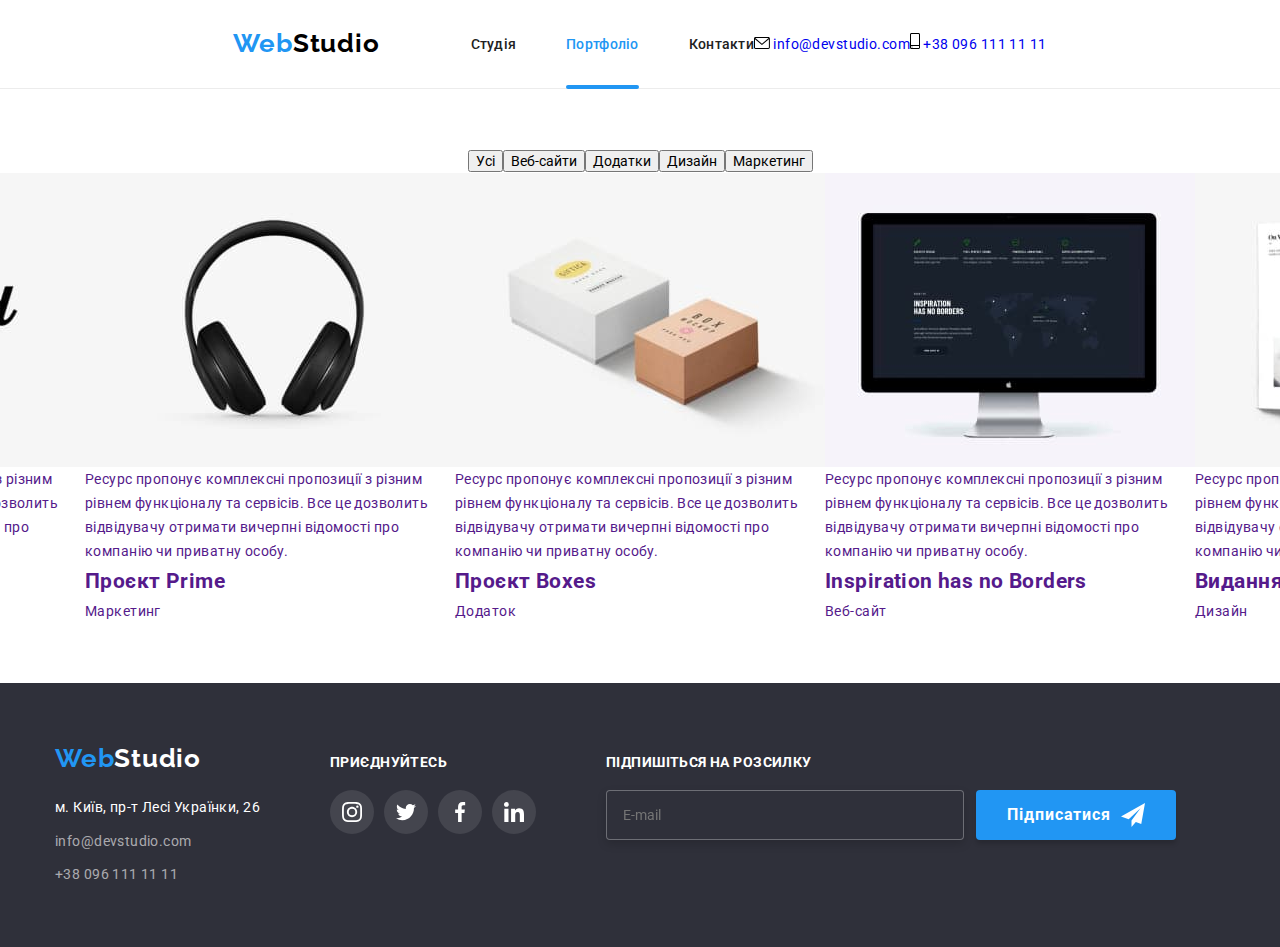
==== portfolio.html @ fef28ccd "ДЗ8" ====
<!DOCTYPE html>
<html lang="uk">
  <head>
    <meta charset="UTF-8" />
    <meta http-equiv="X-UA-Compatible" content="IE=edge" />
    <meta name="viewport" content="width=device-width, initial-scale=1.0" />
    <title>Портфоліо</title>
    <link rel="preconnect" href="https://fonts.googleapis.com" />
    <link rel="preconnect" href="https://fonts.gstatic.com" crossorigin />
    <link
      href="https://fonts.googleapis.com/css2?family=Raleway:wght@700&family=Roboto:wght@400;500;700;900&display=swap"
      rel="stylesheet"
    />
    <link
      rel="stylesheet"
      href="https://cdnjs.cloudflare.com/ajax/libs/modern-normalize/1.1.0/modern-normalize.min.css"
    />
    <link rel="stylesheet" href="./css/main.min.css" />
  </head>

  <body>
    <header class="header">
      <!-- шапка меню-->
      <div class="container flex">
        <nav class="nav flex">
          <a class="logo" href="./index.html" lang="en"
            >Web<span class="logo header__logo">Studio</span></a
          >
          <ul class="nav__list flex">
            <li class="nav__item nav__item--position-relative">
              <a class="nav__link nav__link--accent" href="./index.html"
                >Студія</a
              >
            </li>
            <li class="nav__item nav__item--position-relative">
              <a
                class="nav__link nav__link--accent nav__link--active nav__link--after"
                href="./portfolio.html"
                >Портфоліо</a
              >
            </li>
            <li class="nav__item">
              <a class="nav__link nav__link--accent" href="#">Контакти</a>
            </li>
          </ul>
        </nav>
        <!-- Контакты -->
        <ul class="contacts-list flex">
          <li class="contacts-list__item">
            <a
              class="contacts-list__link contacts-list__link--accent"
              href="mailto:info@devstudio.com"
            >
              <svg class="contacts-list__icon" width="16" height="12">
                <use href="./images/icons/icons.svg#icon-envelope"></use>
              </svg>
              <span>info@devstudio.com</span>
            </a>
          </li>
          <li class="contacts-list__item">
            <a
              class="contacts-list__link contacts-list__link--accent"
              href="tel:+380961111111"
            >
              <svg class="contacts-list__icon" width="10" height="16">
                <use href="./images/icons/icons.svg#icon-smartphone"></use>
              </svg>
              <span>+38 096 111 11 11</span>
            </a>
          </li>
        </ul>
      </div>
    </header>
    <main>
      <section class="section">
        <div class="container">
          <h1 class="hero-title visually-hidden">Наші Проєкти</h1>
          <!--Меню filters -->

          <ul class="buttons flex btn-flex">
            <li class="buttons__item">
              <button class="portfolio-button" type="button">Усі</button>
            </li>
            <li class="buttons__item">
              <button class="portfolio-button" type="button">Веб-сайти</button>
            </li>
            <li class="buttons__item">
              <button class="portfolio-button" type="button">Додатки</button>
            </li>
            <li class="buttons__item">
              <button class="portfolio-button" type="button">Дизайн</button>
            </li>
            <li class="buttons__item">
              <button class="portfolio-button" type="button">Маркетинг</button>
            </li>
          </ul>

          <!-- Список проектов -->
          <!-- <div class="flex-container"> -->
          <ul class="project flex">
            <li class="project__item">
              <a class="project__link" href="">
                <div class="project__description-container">
                  <img
                    class="project__img"
                    src="./images/portfolio/technocrack-website.jpg"
                    alt="Приклад веб-сайту Технокряк"
                    width="370"
                    height="294"
                  />
                  <div class="project__description-text flex">
                    <p>
                      Ресурс пропонує комплексні пропозиції з різним рівнем
                      функціоналу та сервісів. Все це дозволить відвідувачу
                      отримати вичерпні відомості про компанію чи приватну
                      особу.
                    </p>
                  </div>
                </div>
                <div class="project__caption">
                  <h2 class="project__title">Технокряк</h2>
                  <p class="project__text">Веб-сайт</p>
                </div>
              </a>
            </li>

            <li class="project__item">
              <a class="project__link" href="">
                <div class="project__description-container">
                  <img
                    class="project__img"
                    src="./images/portfolio/poster.jpg"
                    alt="Постер New Orlean vs Golden Star"
                    width="370"
                    height="294"
                  />
                  <div class="project__description-text flex">
                    <p>
                      Ресурс пропонує комплексні пропозиції з різним рівнем
                      функціоналу та сервісів. Все це дозволить відвідувачу
                      отримати вичерпні відомості про компанію чи приватну
                      особу.
                    </p>
                  </div>
                </div>

                <div class="project__caption">
                  <h2 class="project__title">
                    Постер <span lang="en">New Orlean vs Golden Star</span>
                  </h2>
                  <p class="project__text">Дизайн</p>
                </div>
              </a>
            </li>

            <li class="project__item">
              <a class="project__link" href="">
                <div class="project__description-container">
                  <img
                    class="project__img"
                    src="./images/portfolio/restaurant.jpg"
                    alt="Додаток Ресторан Seafood"
                    width="370"
                    height="294"
                  />
                  <div class="project__description-text flex">
                    <p>
                      Ресурс пропонує комплексні пропозиції з різним рівнем
                      функціоналу та сервісів. Все це дозволить відвідувачу
                      отримати вичерпні відомості про компанію чи приватну
                      особу.
                    </p>
                  </div>
                </div>
                <div class="project__caption">
                  <h2 class="project__title">
                    Ресторан <span lang="en">Seafood</span>
                  </h2>
                  <p class="project__text">Додаток</p>
                </div>
              </a>
            </li>

            <li class="project__item">
              <a class="project__link" href="">
                <div class="project__description-container">
                  <img
                    class="project__img"
                    src="./images/portfolio/prime-project.jpg"
                    alt="Проєкт Prime"
                    width="370"
                    height="294"
                  />
                  <div class="project__description-text flex">
                    <p>
                      Ресурс пропонує комплексні пропозиції з різним рівнем
                      функціоналу та сервісів. Все це дозволить відвідувачу
                      отримати вичерпні відомості про компанію чи приватну
                      особу.
                    </p>
                  </div>
                </div>

                <div class="project__caption">
                  <h2 class="project__title">
                    Проєкт <span lang="en">Prime</span>
                  </h2>
                  <p class="project__text">Маркетинг</p>
                </div>
              </a>
            </li>

            <li class="project__item">
              <a class="project__link" href="">
                <div class="project__description-container">
                  <img
                    class="project__img"
                    src="./images/portfolio/project-boxes.jpg"
                    alt="Проєкт Boxes"
                    width="370"
                    height="294"
                  />
                  <div class="project__description-text flex">
                    <p>
                      Ресурс пропонує комплексні пропозиції з різним рівнем
                      функціоналу та сервісів. Все це дозволить відвідувачу
                      отримати вичерпні відомості про компанію чи приватну
                      особу.
                    </p>
                  </div>
                </div>

                <div class="project__caption">
                  <h2 class="project__title">
                    Проєкт <span lang="en">Boxes</span>
                  </h2>
                  <p class="project__text">Додаток</p>
                </div>
              </a>
            </li>

            <li class="project__item">
              <a class="project__link" href="">
                <div class="project__description-container">
                  <img
                    class="project__img"
                    src="./images/portfolio/inspiration-has-no-borders.jpg"
                    alt="Веб-сайт Inspiration has no Borders"
                    width="370"
                    height="294"
                  />
                  <div class="project__description-text flex">
                    <p>
                      Ресурс пропонує комплексні пропозиції з різним рівнем
                      функціоналу та сервісів. Все це дозволить відвідувачу
                      отримати вичерпні відомості про компанію чи приватну
                      особу.
                    </p>
                  </div>
                </div>

                <div class="project__caption">
                  <h2 class="project__title">
                    <span lang="en">Inspiration has no Borders</span>
                  </h2>
                  <p class="project__text">Веб-сайт</p>
                </div>
              </a>
            </li>

            <li class="project__item">
              <a class="project__link" href="">
                <div class="project__description-container">
                  <img
                    class="project__img"
                    src="./images/portfolio/limited-edition.jpg"
                    alt="Видання Limited Edition"
                    width="370"
                    height="294"
                  />
                  <div class="project__description-text flex">
                    <p>
                      Ресурс пропонує комплексні пропозиції з різним рівнем
                      функціоналу та сервісів. Все це дозволить відвідувачу
                      отримати вичерпні відомості про компанію чи приватну
                      особу.
                    </p>
                  </div>
                </div>

                <div class="project__caption">
                  <h2 class="project__title">
                    Видання <span lang="en">Limited Edition</span>
                  </h2>
                  <p class="project__text">Дизайн</p>
                </div>
              </a>
            </li>

            <li class="project__item">
              <a class="project__link" href="">
                <div class="project__description-container">
                  <img
                    class="project__img"
                    src="./images/portfolio/lab.jpg"
                    alt="Проєкт LAB"
                    width="370"
                    height="294"
                  />
                  <div class="project__description-text flex">
                    <p>
                      Ресурс пропонує комплексні пропозиції з різним рівнем
                      функціоналу та сервісів. Все це дозволить відвідувачу
                      отримати вичерпні відомості про компанію чи приватну
                      особу.
                    </p>
                  </div>
                </div>

                <div class="project__caption">
                  <h2 class="project__title">
                    Проєкт <span lang="en">LAB</span>
                  </h2>
                  <p class="project__text">Маркетинг</p>
                </div>
              </a>
            </li>

            <li class="project__item">
              <a class="project__link" href="">
                <div class="project__description-container">
                  <img
                    class="project__img"
                    src="./images/portfolio/growing-business.jpg"
                    alt="Додаток Growing Business"
                    width="370"
                    height="294"
                  />
                  <div class="project__description-text flex">
                    <p>
                      Ресурс пропонує комплексні пропозиції з різним рівнем
                      функціоналу та сервісів. Все це дозволить відвідувачу
                      отримати вичерпні відомості про компанію чи приватну
                      особу.
                    </p>
                  </div>
                </div>

                <div class="project__caption">
                  <h2 class="project__title">
                    <span lang="en">Growing Business</span>
                  </h2>
                  <p class="project__text">Додаток</p>
                </div>
              </a>
            </li>
          </ul>
          <!-- </div> -->
        </div>
      </section>
    </main>
    <!-- Подвал -->
    <footer class="footer">
      <div class="container footer__container">
        <div class="fotter__wrapper">
          <a class="logo" href="./index.html" lang="en">Web<span class="footer__logo">Studio</span></a>
          <address class="address">
            <ul class="address__list">
              <li class="address__item">
                <a class="address__link" href="https://goo.gl/maps/CPtrU1FHBa2aNyZL9" target="_blank"
                  rel="noopener noreferrer nofollow">м. Київ, пр-т Лесі Українки, 26</a>
              </li>
              <li class="address__item address__item--margin-top">
                <a class="address__link address__link--color" href="mailto:info@devstudio.com">info@devstudio.com</a>
              </li>
              <li class="address__item address__item--margin-top">
                <a class="address__link address__link--color" href="tel:+380961111111">+38 096 111 11 11</a>
              </li>
            </ul>
          </address>
        </div>
  
        <!-- Приєднуйтесь -->
  
        <div class="fotter__wrapper">
          <p class="footer__text">Приєднуйтесь</p>
  
          <ul class="social-list flex">
  
            <li class="social-list__ltem">
              <a class="social-list__link social-list__link--bg" href="" aria-label="Instagram Link">
                <svg width="20" height="20">
                  <use href="./images/icons/icons.svg#icon-instagram-w"></use>
                </svg>
              </a>
            </li>
  
            <li class="social-list__ltem">
              <a class="social-list__link social-list__link--bg" href="" aria-label="Twitter Link">
                <svg width="20" height="20">
                  <use href="./images/icons/icons.svg#icon-twitter-w"></use>
                </svg>
              </a>
            </li>
            <li class="social-list__ltem">
              <a class="social-list__link social-list__link--bg" href="" aria-label="Facebook Link">
                <svg width="20" height="20">
                  <use href="./images/icons/icons.svg#icon-facebook-w"></use>
                </svg>
              </a>
            </li>
            <li class="social-list__ltem">
              <a class="social-list__link social-list__link--bg" href="" aria-label="Linkedin Link">
                <svg width="20" height="20">
                  <use href="./images/icons/icons.svg#icon-linkedin-w"></use>
                </svg>
              </a>
            </li>
          </ul>
        </div>
  
        <div class="fotter_wrapper">
          <p class="footer__text">Підпишіться на розсилку</p>
            <!-- Форма с email -->
  
          <form class="form-mail flex" name="footer-mail"  novalidate>
            <label class="form-mail__label" for="user_email"></label>
            <input class="form-mail__input" type="email" name="email" id="user_email" placeholder="E-mail" required>
  
            <button class="button btn-send flex" type="submit"><span class="btn-send__text">
                Підписатися</span>
              <svg class="btn-send__icon" width="24" height="24">
                <use href="./images/icons/icons.svg#icon-icon-send"></use>
              </svg>
            </button>
          </form>
        </div>
      </div>
    </footer>
  </body>
</html>
---- css/main.min.css ----
h1,h2,h3,p{margin:0;padding:0}a{text-decoration:none}img{display:block}ul{list-style:none;margin:0;padding:0}.flex{display:flex;justify-content:center;align-items:center}.no-padding{padding:0}.list{margin:0;padding:0;text-decoration:none}.section{padding-top:60px;padding-bottom:60px}.visually-hidden{position:absolute;white-space:nowrap;width:1px;height:1px;overflow:hidden;border:0;padding:0;clip:rect(0 0 0 0);clip-path:inset(50%);margin:-1px}.no-padding-bottom{padding-bottom:0}body{font-family:"Roboto";font-style:normal;font-weight:400;font-size:14px;line-height:1.7142857143;letter-spacing:.03em;background-color:#fff;color:#757575;margin:0%}.container{margin:0 auto;padding:0 15px}@media screen and (min-width: 480px){.container{width:480px}}@media screen and (min-width: 768px){.container{width:768px}}@media screen and (min-width: 1200px){.container{width:1200px}}.section__title{font-size:28px;line-height:1.1785714286;text-align:center;color:#212121;margin-bottom:30px}.header{border-bottom:1px solid #ececec}.hero{margin-left:auto;margin-right:auto;text-align:center;padding-top:200px;padding-bottom:200px;background-color:#c4c4c4;background:linear-gradient(to right, rgba(47, 48, 58, 0.4), rgba(47, 48, 58, 0.4)),url(../images/icons/hero.jpg);background-size:cover;background-position:center;background-repeat:no-repeat}.hero__title{width:360px;margin-left:auto;margin-right:auto;margin-bottom:30px;font-weight:900;font-size:26px;line-height:1.6153846154;letter-spacing:.06em;text-transform:uppercase;color:#fff}.logo{font-family:"Raleway";font-style:normal;font-weight:700;font-size:26px;line-height:1.22;letter-spacing:.03em;background-color:#fff;color:#2196f3;background:none}.header__logo{color:#000}.footer__logo{color:#fff;background:#2f303a}.nav{color:#212121}.nav__list{gap:50px;margin-left:91px}.nav__item--position-relative{display:inline-block;position:relative}.nav__link{font-family:"Roboto";font-style:normal;font-weight:500;font-size:14px;line-height:1.7142857143;letter-spacing:.02em;background-color:#fff;color:#212121;display:block;padding-top:32px;padding-bottom:32px;transition-duration:250ms;transition-timing-function:cubic-bezier(0.4, 0, 0.2, 1)}.nav__link--active,.nav__link--accent:hover,.nav__link--accent:focus{color:#2196f3}.nav__link--after::after{display:block;position:absolute;content:"";width:100%;height:4px;background-color:#2196f3;border-radius:2px;bottom:-1px}.features-list{padding-bottom:0}.features-list__item{margin-bottom:30px}.features-list__subtitle{margin-bottom:10px;text-align:center;text-transform:uppercase;color:#212121}.features-list__text{width:450px;line-height:1.7142857143}.wrapper-icon{display:flex;align-items:normal;justify-content:center;height:120px;border-radius:4px;margin-bottom:30px;background-color:#f5f4fa}.our-work__list{gap:30px}.our-work__container{position:relative;overflow:hidden}.our-work__text{position:absolute;width:100%;height:70px;left:0;bottom:0;font-weight:700;line-height:1.1428571429;text-transform:uppercase;color:#fff;background-color:rgba(47,48,58,.8)}.team{background-color:#f5f4fa}.team-list{justify-content:space-between}.team-list__item{width:270px;background:#fff;box-shadow:0px 1px 3px rgba(0,0,0,.12),0px 1px 1px rgba(0,0,0,.14),0px 2px 1px rgba(0,0,0,.2);border-radius:0px 0px 4px 4px;margin-bottom:30px}.team-list__caption{padding-top:30px;padding-bottom:30px}.team-list__subtitle{margin-bottom:10px;font-weight:500;font-size:16px;line-height:1.1875;text-align:center;color:#212121}.team-list__text{font-size:16px;line-height:1.1875;text-align:center;margin-bottom:16px}.social-list{justify-content:center;gap:10px}.social-list__link{display:flex;justify-content:center;align-items:center;width:44px;height:44px;border-radius:50%;background:#fff;transition-duration:250ms;transition-timing-function:cubic-bezier(0.4, 0, 0.2, 1)}.social-list__link:hover,.social-list__link:focus{background-color:#2196f3}.social-list__link--bg{background-color:rgba(255,255,255,.1)}.social-list__svg{fill:#afb1b8;transition-duration:250ms;transition-timing-function:cubic-bezier(0.4, 0, 0.2, 1)}.social-list__svg:hover,.social-list__svg:focus{fill:#fff}.social-list__link:hover .social-list__svg,.social-list:focus .social-list__svg{fill:#fff;transition-duration:250ms;transition-timing-function:cubic-bezier(0.4, 0, 0.2, 1)}.clients-list__link{width:170px;height:92px;border:1px solid #afb1b8;border-radius:4px;transition-duration:250ms;transition-timing-function:cubic-bezier(0.4, 0, 0.2, 1)}.clients-list__link:hover .clients-list__icon,.clients-list__link:focus .clients-list__icon{fill:#2196f3}.clients-list__link:hover,.clients-list__link:focus{border:1px solid #2196f3}.clients-list__icon{fill:#afb1b8;transition-duration:250ms;transition-timing-function:cubic-bezier(0.4, 0, 0.2, 1)}.footer{padding-top:60px;padding-bottom:60px;background:#2f303a}.footer__container{display:flex;justify-content:left;gap:70px;align-items:baseline}.footer__text{font-weight:700;line-height:1.1428571429;text-transform:uppercase;color:#fff;margin-bottom:20px}.address{margin-top:20px}.address__item--margin-top{margin-top:9px}.address__link{font-style:normal;line-height:1.7;color:#fff}.address__link--color{color:rgba(255,255,255,.6);transition-duration:250ms;transition-timing-function:cubic-bezier(0.4, 0, 0.2, 1)}.form-mail__input{width:358px;height:50px;border:1px solid rgba(255,255,255,.3);filter:drop-shadow(0px 4px 4px rgba(0, 0, 0, 0.15));border-radius:4px;background-color:#2f303a;margin-right:12px;padding-left:16px;color:rgba(255,255,255,.6)}.form-mail__input:hover,.form-mail__input:focus{border:1px solid #2196f3;transition-property:border;transition-duration:250ms;transition-timing-function:cubic-bezier(0.4, 0, 0.2, 1)}.backdrop{position:fixed;top:0;bottom:0;width:100%;height:100vh;background:rgba(0,0,0,.2);z-index:1;transition-duration:250ms;transition-timing-function:cubic-bezier(0.4, 0, 0.2, 1);backdrop-filter:blur(10px)}.modal{position:absolute;top:0;left:0%;bottom:0;right:0;margin:auto;width:528px;height:581px;padding-top:40px;padding-right:39px;padding-bottom:40px;padding-left:41px;background-color:#fff;box-shadow:0px 1px 3px rgba(0,0,0,.12),0px 1px 1px rgba(0,0,0,.14),0px 2px 1px rgba(0,0,0,.2);border-radius:4px;transition-duration:250ms;transition-timing-function:cubic-bezier(0.4, 0, 0.2, 1)}.is-hidden{visibility:hidden;cursor:pointer}.is-hidden .modal{scale:0}.close-btn{position:absolute;right:8px;top:8px;width:30px;height:30px;background-color:#fff;border:1px solid rgba(0,0,0,.1);border-radius:50%}.close-btn__icon{fill:#000;transition-duration:250ms;transition-timing-function:cubic-bezier(0.4, 0, 0.2, 1);cursor:pointer}.close-btn:hover .close-btn__icon,.close-btn:focus .close-btn__icon{fill:#2196f3;transition-duration:250ms;transition-timing-function:cubic-bezier(0.4, 0, 0.2, 1)}.form{font-size:12px;line-height:1.1666666667;letter-spacing:.01em}.form__title{font-weight:700;font-size:20px;line-height:1.15;text-align:center;color:#212121;margin-bottom:12px}.form__label{display:block;margin:12px auto 4px}.form__input{border:1px solid rgba(33,33,33,.2);border-radius:4px;outline:rgba(0,0,0,0);transition-duration:250ms;transition-timing-function:cubic-bezier(0.4, 0, 0.2, 1);padding-left:42px;height:40px;width:100%}.form__input:hover,.form__input:focus{border:1px solid #2196f3}.form__input:hover+.form__icon,.form__input:focus+.form__icon{fill:#2196f3}.form #comment{font-family:"Roboto";padding-left:16px;padding-top:12px;margin-bottom:20px;font-size:12px;line-height:1.1666666667;letter-spacing:.01em;color:rgba(117,117,117,.5);resize:none;width:100%;height:96px}.form__icon-wrap{position:relative;display:flex;align-items:center}.form__icon{position:absolute;left:12px;fill:#000}.checkbox{position:absolute;opacity:0;z-index:-1}.checkbox__link{text-decoration:underline;color:#2196f3}.checkbox__text{font-size:14px;line-height:1.7142857143}.checkbox__castom-icon{position:relative;display:flex;justify-content:center;align-items:center;width:16px;height:15px;border-radius:2px;border:2px solid #212121;margin-right:7px;transition-duration:250ms;transition-timing-function:cubic-bezier(0.4, 0, 0.2, 1)}.checkbox__icon-check{opacity:0;transition-property:opacity;transition-duration:250ms;transition-timing-function:cubic-bezier(0.4, 0, 0.2, 1)}.checkbox:checked+.checkbox__label .checkbox__castom-icon{background:#2196f3;border-color:#2196f3}.checkbox:checked+.checkbox__label .checkbox__castom-icon .checkbox__icon-check{opacity:1}.checkbox__label{gap:7px;transition-duration:250ms;transition-timing-function:cubic-bezier(0.4, 0, 0.2, 1)}.button{min-width:200px;display:inline-block;padding:10px 24px;font-family:"Roboto";font-style:normal;font-weight:700;font-size:16px;line-height:1.875;letter-spacing:.06em;background-color:#fff;color:none;color:#fff;border-radius:4px;background-color:#2196f3;border:0;box-shadow:0px 4px 4px rgba(0,0,0,.15);cursor:pointer;transition-duration:250ms;transition-timing-function:cubic-bezier(0.4, 0, 0.2, 1)}.button:active{background:#188ce8}.btn-send{display:inherit;width:200px;height:50px;color:#fff;background:#2196f3;box-shadow:0px 4px 4px rgba(0,0,0,.15);border-radius:4px;border:none;cursor:pointer}.btn-send:active{background:#188ce8}.btn-send__text{font-weight:700;font-size:16px;line-height:1.875;letter-spacing:.06em}.btn-send__icon{fill:#fff;margin-left:10px}.btn-send--for-modal{padding:0;margin-top:30px;margin-left:auto;margin-right:auto;width:200px;height:50px;color:#fff;background:#2196f3;transition-duration:250ms;transition-timing-function:cubic-bezier(0.4, 0, 0.2, 1)}.btn-send--for-modal:hover,.btn-send--for-modal:focus{background:#188ce8}/*# sourceMappingURL=main.min.css.map */
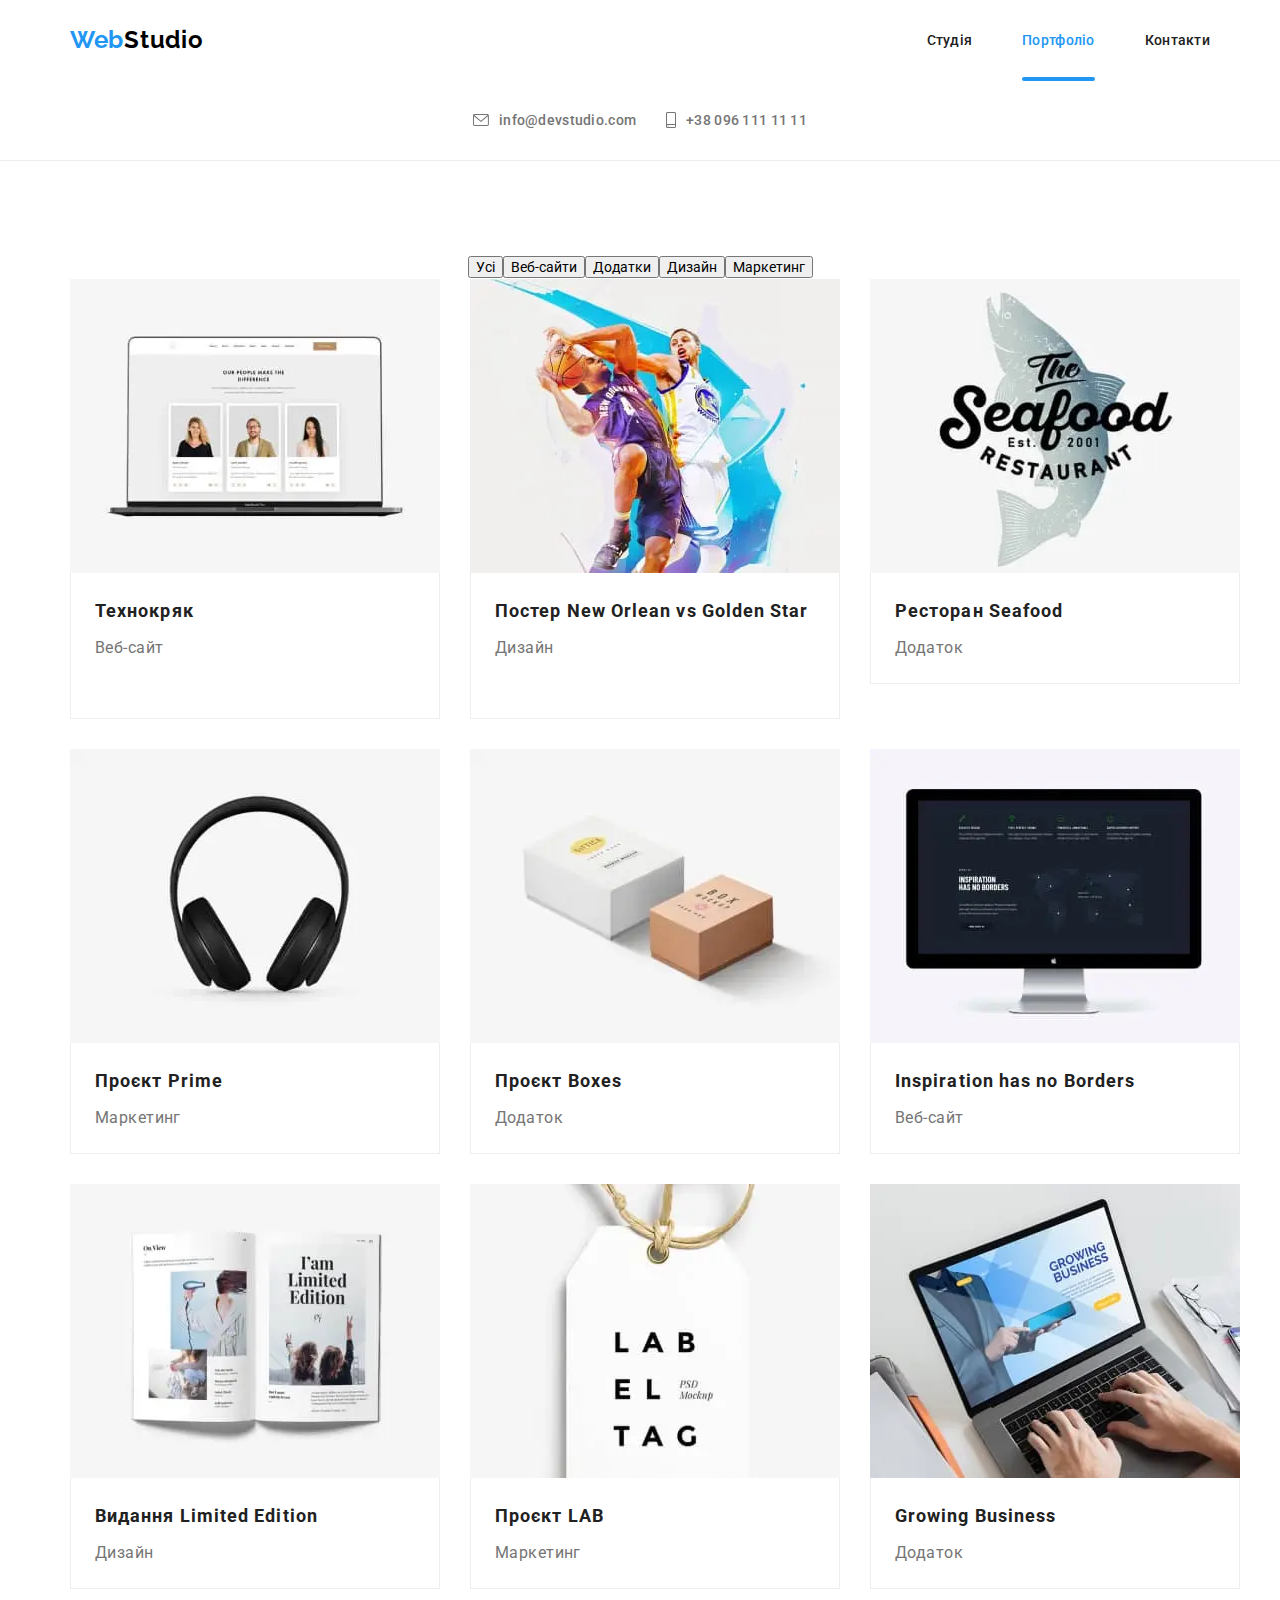
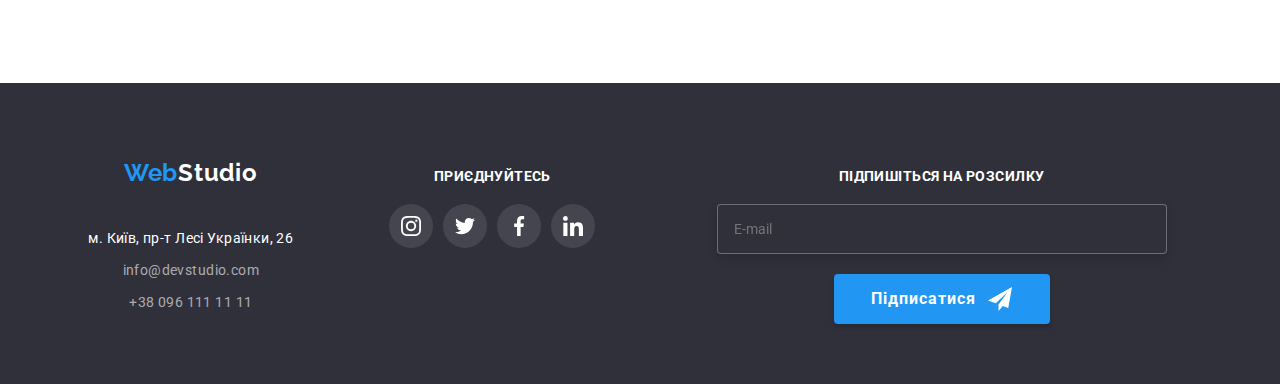
==== commit 66461b4e: "dz8 портфолио, кроме кнопок и меню" ====
--- a/portfolio.html
+++ b/portfolio.html
@@ -21,11 +21,23 @@
   <body>
     <header class="header">
       <!-- шапка меню-->
-      <div class="container flex">
+      <div class="container">
         <nav class="nav flex">
           <a class="logo" href="./index.html" lang="en"
             >Web<span class="logo header__logo">Studio</span></a
           >
+          <button
+            class="menu-toggle js-open-menu"
+            aria-expanded="false"
+            aria-controls="mobile-menu"
+          >
+            <svg width="40" height="40" aria-label="Перемикач мобільного меню">
+              <use
+                class="nav__icon-menu"
+                href="./images/icons/new/symbol-defs (1).svg#icon-menu_40px"
+              ></use>
+            </svg>
+          </button>
           <ul class="nav__list flex">
             <li class="nav__item nav__item--position-relative">
               <a class="nav__link nav__link--accent" href="./index.html"
@@ -97,17 +109,79 @@
 
           <!-- Список проектов -->
           <!-- <div class="flex-container"> -->
-          <ul class="project flex">
+          <ul class="project">
             <li class="project__item">
               <a class="project__link" href="">
                 <div class="project__description-container">
-                  <img
-                    class="project__img"
-                    src="./images/portfolio/technocrack-website.jpg"
-                    alt="Приклад веб-сайту Технокряк"
-                    width="370"
-                    height="294"
-                  />
+                  <picture>
+                    <!-- ПК -->
+                    <source
+                      srcset="
+                        ./images/portfolio/d-project-1@1x.webp 370w,
+                        ./images/portfolio/d-project-1@2x.webp 740w,
+                        ./images/portfolio/d-project-1@3x.webp 1110w
+                      "
+                      type="image/webp"
+                      media="(min-width: 1200px)"
+                      sizes="(min-width: 1200px) 370px, (min-width: 768px) 354px, (min-width: 480px) 450px"
+                    />
+                    <source
+                  srcset="
+                    ./images/portfolio/d-project-1@1x.jpg 370w
+                    ./images/portfolio/d-project-1@2x.jpg 740w,
+                    ./images/portfolio/d-project-1@3x.jpg 1110w
+                  "
+                  media="(min-width: 1200px)"
+                  sizes="(min-width: 1200px) 370px, (min-width: 768px) 354px, (min-width: 480px) 450px"
+                />
+                <!-- Планшет -->
+                <source
+                      srcset="
+                        ./images/portfolio/t-project-1@1x.webp 354w,
+                        ./images/portfolio/t-project-1@2x.webp 708w,
+                        ./images/portfolio/t-project-1@3x.webp 1062w
+                      "
+                      type="image/webp"
+                      media="(min-width: 769px)"
+                      sizes="(min-width: 769px) 354px"
+                    />
+                    <source
+                  srcset="
+                    ./images/portfolio/t-project-1@1x.jpg 370w
+                    ./images/portfolio/t-project-1@2x.jpg 740w,
+                    ./images/portfolio/t-project-1@3x.jpg 1110w
+                  "
+                  media="(min-width: 769px)"
+                  sizes="(min-width: 768px) 354px"
+                />
+                <!-- Мобильный -->
+                <source
+                      srcset="
+                        ./images/portfolio/m-project-1@1x.webp 450w,
+                        ./images/portfolio/m-project-1@2x.webp 900w,
+                        ./images/portfolio/m-project-1@3x.webp 1350w
+                      "
+                      type="image/webp"
+                      media="(min-width: 481px)"
+                      sizes="(min-width: 1200px) 370px, (min-width: 769px) 354px, (min-width: 481px) 450px"
+                    />
+                    <source
+                  srcset="
+                    ./images/portfolio/m-project-1@1x.jpg 370w
+                    ./images/portfolio/m-project-1@2x.jpg 740w,
+                    ./images/portfolio/m-project-1@3x.jpg 1110w
+                  "
+                  media="(min-width: 1200px)"
+                  sizes="(min-width: 1200px) 370px, (min-width: 768px) 354px, (min-width: 480px) 450px"
+                />
+                    <img
+                      class="project__img"
+                      src="./images/portfolio/d-project-1@1x.jpg"
+                      alt="Веб-сайт Технокряк"
+                      width="370"
+                    />
+                  </picture>
+                  
                   <div class="project__description-text flex">
                     <p>
                       Ресурс пропонує комплексні пропозиції з різним рівнем
@@ -127,13 +201,75 @@
             <li class="project__item">
               <a class="project__link" href="">
                 <div class="project__description-container">
-                  <img
-                    class="project__img"
-                    src="./images/portfolio/poster.jpg"
-                    alt="Постер New Orlean vs Golden Star"
-                    width="370"
-                    height="294"
-                  />
+                  <picture>
+                    <!-- ПК -->
+                    <source
+                      srcset="
+                        ./images/portfolio/d-project-2@1x.webp 370w,
+                        ./images/portfolio/d-project-2@2x.webp 740w,
+                        ./images/portfolio/d-project-2@3x.webp 1110w
+                      "
+                      type="image/webp"
+                      media="(min-width: 1200px)"
+                      sizes="(min-width: 1200px) 370px, (min-width: 768px) 354px, (min-width: 480px) 450px"
+                    />
+                    <source
+                  srcset="
+                    ./images/portfolio/d-project-2@1x.jpg 370w
+                    ./images/portfolio/d-project-2@2x.jpg 740w,
+                    ./images/portfolio/d-project-2@3x.jpg 1110w
+                  "
+                  media="(min-width: 1200px)"
+                  sizes="(min-width: 1200px) 370px, (min-width: 768px) 354px, (min-width: 480px) 450px"
+                />
+                <!-- Планшет -->
+                <source
+                      srcset="
+                        ./images/portfolio/t-project-2@1x.webp 354w,
+                        ./images/portfolio/t-project-2@2x.webp 708w,
+                        ./images/portfolio/t-project-2@3x.webp 1062w
+                      "
+                      type="image/webp"
+                      media="(min-width: 769px)"
+                      sizes="(min-width: 1200px) 370px, (min-width: 769px) 354px, (min-width: 480px) 450px"
+                    />
+                    <source
+                  srcset="
+                    ./images/portfolio/t-project-2@1x.jpg 370w
+                    ./images/portfolio/t-project-2@2x.jpg 740w,
+                    ./images/portfolio/t-project-2@3x.jpg 1110w
+                  "
+                  media="(min-width: 1200px)"
+                  sizes="(min-width: 1200px) 370px, (min-width: 768px) 354px, (min-width: 480px) 450px"
+                />
+                <!-- Мобильный -->
+                <source
+                      srcset="
+                        ./images/portfolio/m-project-2@1x.webp 450w,
+                        ./images/portfolio/m-project-2@2x.webp 900w,
+                        ./images/portfolio/m-project-2@3x.webp 1350w
+                      "
+                      type="image/webp"
+                      media="(min-width: 481px)"
+                      sizes="(min-width: 1200px) 370px, (min-width: 769px) 354px, (min-width: 481px) 450px"
+                    />
+                    <source
+                  srcset="
+                    ./images/portfolio/m-project-2@1x.jpg 370w
+                    ./images/portfolio/m-project-2@2x.jpg 740w,
+                    ./images/portfolio/m-project-2@3x.jpg 1110w
+                  "
+                  media="(min-width: 1200px)"
+                  sizes="(min-width: 1200px) 370px, (min-width: 768px) 354px, (min-width: 480px) 450px"
+                />
+                    <img
+                      class="project__img"
+                      src="./images/portfolio/d-project-2@1x.jpg"
+                      alt="Постер New Orlean vs Golden Star"
+                      width="370"
+                    />
+                  </picture>
+                  
                   <div class="project__description-text flex">
                     <p>
                       Ресурс пропонує комплексні пропозиції з різним рівнем
@@ -156,13 +292,75 @@
             <li class="project__item">
               <a class="project__link" href="">
                 <div class="project__description-container">
-                  <img
-                    class="project__img"
-                    src="./images/portfolio/restaurant.jpg"
-                    alt="Додаток Ресторан Seafood"
-                    width="370"
-                    height="294"
-                  />
+                  <picture>
+                    <!-- ПК -->
+                    <source
+                      srcset="
+                        ./images/portfolio/d-project-3@1x.webp 370w,
+                        ./images/portfolio/d-project-3@2x.webp 740w,
+                        ./images/portfolio/d-project-3@3x.webp 1110w
+                      "
+                      type="image/webp"
+                      media="(min-width: 1200px)"
+                      sizes="(min-width: 1200px) 370px, (min-width: 768px) 354px, (min-width: 480px) 450px"
+                    />
+                    <source
+                  srcset="
+                    ./images/portfolio/d-project-3@1x.jpg 370w
+                    ./images/portfolio/d-project-3@2x.jpg 740w,
+                    ./images/portfolio/d-project-3@3x.jpg 1110w
+                  "
+                  media="(min-width: 1200px)"
+                  sizes="(min-width: 1200px) 370px, (min-width: 768px) 354px, (min-width: 480px) 450px"
+                />
+                <!-- Планшет -->
+                <source
+                      srcset="
+                        ./images/portfolio/t-project-3@1x.webp 354w,
+                        ./images/portfolio/t-project-3@2x.webp 708w,
+                        ./images/portfolio/t-project-3@3x.webp 1062w
+                      "
+                      type="image/webp"
+                      media="(min-width: 769px)"
+                      sizes="(min-width: 1200px) 370px, (min-width: 769px) 354px, (min-width: 480px) 450px"
+                    />
+                    <source
+                  srcset="
+                    ./images/portfolio/t-project-3@1x.jpg 370w
+                    ./images/portfolio/t-project-3@2x.jpg 740w,
+                    ./images/portfolio/t-project-3@3x.jpg 1110w
+                  "
+                  media="(min-width: 1200px)"
+                  sizes="(min-width: 1200px) 370px, (min-width: 768px) 354px, (min-width: 480px) 450px"
+                />
+                <!-- Мобильный -->
+                <source
+                      srcset="
+                        ./images/portfolio/m-project-3@1x.webp 450w,
+                        ./images/portfolio/m-project-3@2x.webp 900w,
+                        ./images/portfolio/m-project-3@3x.webp 1350w
+                      "
+                      type="image/webp"
+                      media="(min-width: 481px)"
+                      sizes="(min-width: 1200px) 370px, (min-width: 769px) 354px, (min-width: 481px) 450px"
+                    />
+                    <source
+                  srcset="
+                    ./images/portfolio/m-project-3@1x.jpg 370w
+                    ./images/portfolio/m-project-3@2x.jpg 740w,
+                    ./images/portfolio/m-project-3@3x.jpg 1110w
+                  "
+                  media="(min-width: 1200px)"
+                  sizes="(min-width: 1200px) 370px, (min-width: 768px) 354px, (min-width: 480px) 450px"
+                />
+                    <img
+                      class="project__img"
+                      src="./images/portfolio/d-project-3@1x.jpg"
+                      alt="Додаток Ресторан Seafood"
+                      width="370"
+                    />
+                  </picture>
+                  
                   <div class="project__description-text flex">
                     <p>
                       Ресурс пропонує комплексні пропозиції з різним рівнем
@@ -184,13 +382,75 @@
             <li class="project__item">
               <a class="project__link" href="">
                 <div class="project__description-container">
-                  <img
-                    class="project__img"
-                    src="./images/portfolio/prime-project.jpg"
-                    alt="Проєкт Prime"
-                    width="370"
-                    height="294"
-                  />
+                  <picture>
+                    <!-- ПК -->
+                    <source
+                      srcset="
+                        ./images/portfolio/d-project-4@1x.webp 370w,
+                        ./images/portfolio/d-project-4@2x.webp 740w,
+                        ./images/portfolio/d-project-4@3x.webp 1110w
+                      "
+                      type="image/webp"
+                      media="(min-width: 1200px)"
+                      sizes="(min-width: 1200px) 370px, (min-width: 768px) 354px, (min-width: 480px) 450px"
+                    />
+                    <source
+                  srcset="
+                    ./images/portfolio/d-project-4@1x.jpg 370w
+                    ./images/portfolio/d-project-4@2x.jpg 740w,
+                    ./images/portfolio/d-project-4@3x.jpg 1110w
+                  "
+                  media="(min-width: 1200px)"
+                  sizes="(min-width: 1200px) 370px, (min-width: 768px) 354px, (min-width: 480px) 450px"
+                />
+                <!-- Планшет -->
+                <source
+                      srcset="
+                        ./images/portfolio/t-project-4@1x.webp 354w,
+                        ./images/portfolio/t-project-4@2x.webp 708w,
+                        ./images/portfolio/t-project-4@3x.webp 1062w
+                      "
+                      type="image/webp"
+                      media="(min-width: 769px)"
+                      sizes="(min-width: 1200px) 370px, (min-width: 769px) 354px, (min-width: 480px) 450px"
+                    />
+                    <source
+                  srcset="
+                    ./images/portfolio/t-project-4@1x.jpg 370w
+                    ./images/portfolio/t-project-4@2x.jpg 740w,
+                    ./images/portfolio/t-project-4@3x.jpg 1110w
+                  "
+                  media="(min-width: 1200px)"
+                  sizes="(min-width: 1200px) 370px, (min-width: 768px) 354px, (min-width: 480px) 450px"
+                />
+                <!-- Мобильный -->
+                <source
+                      srcset="
+                        ./images/portfolio/m-project-4@1x.webp 450w,
+                        ./images/portfolio/m-project-4@2x.webp 900w,
+                        ./images/portfolio/m-project-4@3x.webp 1350w
+                      "
+                      type="image/webp"
+                      media="(min-width: 481px)"
+                      sizes="(min-width: 1200px) 370px, (min-width: 769px) 354px, (min-width: 481px) 450px"
+                    />
+                    <source
+                  srcset="
+                    ./images/portfolio/m-project-4@1x.jpg 370w
+                    ./images/portfolio/m-project-4@2x.jpg 740w,
+                    ./images/portfolio/m-project-4@3x.jpg 1110w
+                  "
+                  media="(min-width: 1200px)"
+                  sizes="(min-width: 1200px) 370px, (min-width: 768px) 354px, (min-width: 480px) 450px"
+                />
+                    <img
+                      class="project__img"
+                      src="./images/portfolio/d-project-4@1x.jpg"
+                      alt="Проєкт Prime"
+                      width="370"
+                    />
+                  </picture>
+                  
                   <div class="project__description-text flex">
                     <p>
                       Ресурс пропонує комплексні пропозиції з різним рівнем
@@ -213,13 +473,75 @@
             <li class="project__item">
               <a class="project__link" href="">
                 <div class="project__description-container">
-                  <img
-                    class="project__img"
-                    src="./images/portfolio/project-boxes.jpg"
-                    alt="Проєкт Boxes"
-                    width="370"
-                    height="294"
-                  />
+                  <picture>
+                    <!-- ПК -->
+                    <source
+                      srcset="
+                        ./images/portfolio/d-project-5@1x.webp 370w,
+                        ./images/portfolio/d-project-5@2x.webp 740w,
+                        ./images/portfolio/d-project-5@3x.webp 1110w
+                      "
+                      type="image/webp"
+                      media="(min-width: 1200px)"
+                      sizes="(min-width: 1200px) 370px, (min-width: 768px) 354px, (min-width: 480px) 450px"
+                    />
+                    <source
+                  srcset="
+                    ./images/portfolio/d-project-5@1x.jpg 370w
+                    ./images/portfolio/d-project-5@2x.jpg 740w,
+                    ./images/portfolio/d-project-5@3x.jpg 1110w
+                  "
+                  media="(min-width: 1200px)"
+                  sizes="(min-width: 1200px) 370px, (min-width: 768px) 354px, (min-width: 480px) 450px"
+                />
+                <!-- Планшет -->
+                <source
+                      srcset="
+                        ./images/portfolio/t-project-5@1x.webp 354w,
+                        ./images/portfolio/t-project-5@2x.webp 708w,
+                        ./images/portfolio/t-project-5@3x.webp 1062w
+                      "
+                      type="image/webp"
+                      media="(min-width: 769px)"
+                      sizes="(min-width: 1200px) 370px, (min-width: 769px) 354px, (min-width: 480px) 450px"
+                    />
+                    <source
+                  srcset="
+                    ./images/portfolio/t-project-5@1x.jpg 370w
+                    ./images/portfolio/t-project-5@2x.jpg 740w,
+                    ./images/portfolio/t-project-5@3x.jpg 1110w
+                  "
+                  media="(min-width: 1200px)"
+                  sizes="(min-width: 1200px) 370px, (min-width: 768px) 354px, (min-width: 480px) 450px"
+                />
+                <!-- Мобильный -->
+                <source
+                      srcset="
+                        ./images/portfolio/m-project-5@1x.webp 450w,
+                        ./images/portfolio/m-project-5@2x.webp 900w,
+                        ./images/portfolio/m-project-5@3x.webp 1350w
+                      "
+                      type="image/webp"
+                      media="(min-width: 481px)"
+                      sizes="(min-width: 1200px) 370px, (min-width: 769px) 354px, (min-width: 481px) 450px"
+                    />
+                    <source
+                  srcset="
+                    ./images/portfolio/m-project-5@1x.jpg 370w
+                    ./images/portfolio/m-project-5@2x.jpg 740w,
+                    ./images/portfolio/m-project-5@3x.jpg 1110w
+                  "
+                  media="(min-width: 1200px)"
+                  sizes="(min-width: 1200px) 370px, (min-width: 768px) 354px, (min-width: 480px) 450px"
+                />
+                    <img
+                      class="project__img"
+                      src="./images/portfolio/d-project-5@1x.jpg"
+                      alt="Проєкт Boxes"
+                      width="370"
+                    />
+                  </picture>
+                  
                   <div class="project__description-text flex">
                     <p>
                       Ресурс пропонує комплексні пропозиції з різним рівнем
@@ -242,13 +564,75 @@
             <li class="project__item">
               <a class="project__link" href="">
                 <div class="project__description-container">
-                  <img
-                    class="project__img"
-                    src="./images/portfolio/inspiration-has-no-borders.jpg"
-                    alt="Веб-сайт Inspiration has no Borders"
-                    width="370"
-                    height="294"
-                  />
+                  <picture>
+                    <!-- ПК -->
+                    <source
+                      srcset="
+                        ./images/portfolio/d-project-6@1x.webp 370w,
+                        ./images/portfolio/d-project-6@2x.webp 740w,
+                        ./images/portfolio/d-project-6@3x.webp 1110w
+                      "
+                      type="image/webp"
+                      media="(min-width: 1200px)"
+                      sizes="(min-width: 1200px) 370px, (min-width: 768px) 354px, (min-width: 480px) 450px"
+                    />
+                    <source
+                  srcset="
+                    ./images/portfolio/d-project-6@1x.jpg 370w
+                    ./images/portfolio/d-project-6@2x.jpg 740w,
+                    ./images/portfolio/d-project-6@3x.jpg 1110w
+                  "
+                  media="(min-width: 1200px)"
+                  sizes="(min-width: 1200px) 370px, (min-width: 768px) 354px, (min-width: 480px) 450px"
+                />
+                <!-- Планшет -->
+                <source
+                      srcset="
+                        ./images/portfolio/t-project-6@1x.webp 354w,
+                        ./images/portfolio/t-project-6@2x.webp 708w,
+                        ./images/portfolio/t-project-6@3x.webp 1062w
+                      "
+                      type="image/webp"
+                      media="(min-width: 769px)"
+                      sizes="(min-width: 1200px) 370px, (min-width: 769px) 354px, (min-width: 480px) 450px"
+                    />
+                    <source
+                  srcset="
+                    ./images/portfolio/t-project-6@1x.jpg 370w
+                    ./images/portfolio/t-project-6@2x.jpg 740w,
+                    ./images/portfolio/t-project-6@3x.jpg 1110w
+                  "
+                  media="(min-width: 1200px)"
+                  sizes="(min-width: 1200px) 370px, (min-width: 768px) 354px, (min-width: 480px) 450px"
+                />
+                <!-- Мобильный -->
+                <source
+                      srcset="
+                        ./images/portfolio/m-project-6@1x.webp 450w,
+                        ./images/portfolio/m-project-6@2x.webp 900w,
+                        ./images/portfolio/m-project-6@3x.webp 1350w
+                      "
+                      type="image/webp"
+                      media="(min-width: 481px)"
+                      sizes="(min-width: 1200px) 370px, (min-width: 769px) 354px, (min-width: 481px) 450px"
+                    />
+                    <source
+                  srcset="
+                    ./images/portfolio/m-project-6@1x.jpg 370w
+                    ./images/portfolio/m-project-6@2x.jpg 740w,
+                    ./images/portfolio/m-project-6@3x.jpg 1110w
+                  "
+                  media="(min-width: 1200px)"
+                  sizes="(min-width: 1200px) 370px, (min-width: 768px) 354px, (min-width: 480px) 450px"
+                />
+                    <img
+                      class="project__img"
+                      src="./images/portfolio/d-project-6@1x.jpg"
+                      alt="Веб-сайт Inspiration has no Borders"
+                      width="370"
+                    />
+                  </picture>
+                  
                   <div class="project__description-text flex">
                     <p>
                       Ресурс пропонує комплексні пропозиції з різним рівнем
@@ -271,13 +655,75 @@
             <li class="project__item">
               <a class="project__link" href="">
                 <div class="project__description-container">
-                  <img
-                    class="project__img"
-                    src="./images/portfolio/limited-edition.jpg"
-                    alt="Видання Limited Edition"
-                    width="370"
-                    height="294"
-                  />
+                  <picture>
+                    <!-- ПК -->
+                    <source
+                      srcset="
+                        ./images/portfolio/d-project-7@1x.webp 370w,
+                        ./images/portfolio/d-project-7@2x.webp 740w,
+                        ./images/portfolio/d-project-7@3x.webp 1110w
+                      "
+                      type="image/webp"
+                      media="(min-width: 1200px)"
+                      sizes="(min-width: 1200px) 370px, (min-width: 768px) 354px, (min-width: 480px) 450px"
+                    />
+                    <source
+                  srcset="
+                    ./images/portfolio/d-project-7@1x.jpg 370w
+                    ./images/portfolio/d-project-7@2x.jpg 740w,
+                    ./images/portfolio/d-project-7@3x.jpg 1110w
+                  "
+                  media="(min-width: 1200px)"
+                  sizes="(min-width: 1200px) 370px, (min-width: 768px) 354px, (min-width: 480px) 450px"
+                />
+                <!-- Планшет -->
+                <source
+                      srcset="
+                        ./images/portfolio/t-project-7@1x.webp 354w,
+                        ./images/portfolio/t-project-7@2x.webp 708w,
+                        ./images/portfolio/t-project-7@3x.webp 1062w
+                      "
+                      type="image/webp"
+                      media="(min-width: 769px)"
+                      sizes="(min-width: 1200px) 370px, (min-width: 769px) 354px, (min-width: 480px) 450px"
+                    />
+                    <source
+                  srcset="
+                    ./images/portfolio/t-project-7@1x.jpg 370w
+                    ./images/portfolio/t-project-7@2x.jpg 740w,
+                    ./images/portfolio/t-project-7@3x.jpg 1110w
+                  "
+                  media="(min-width: 1200px)"
+                  sizes="(min-width: 1200px) 370px, (min-width: 768px) 354px, (min-width: 480px) 450px"
+                />
+                <!-- Мобильный -->
+                <source
+                      srcset="
+                        ./images/portfolio/m-project-7@1x.webp 450w,
+                        ./images/portfolio/m-project-7@2x.webp 900w,
+                        ./images/portfolio/m-project-7@3x.webp 1350w
+                      "
+                      type="image/webp"
+                      media="(min-width: 481px)"
+                      sizes="(min-width: 1200px) 370px, (min-width: 769px) 354px, (min-width: 481px) 450px"
+                    />
+                    <source
+                  srcset="
+                    ./images/portfolio/m-project-7@1x.jpg 370w
+                    ./images/portfolio/m-project-7@2x.jpg 740w,
+                    ./images/portfolio/m-project-7@3x.jpg 1110w
+                  "
+                  media="(min-width: 1200px)"
+                  sizes="(min-width: 1200px) 370px, (min-width: 768px) 354px, (min-width: 480px) 450px"
+                />
+                    <img
+                      class="project__img"
+                      src="./images/portfolio/d-project-7@1x.jpg"
+                      alt="Видання Limited Edition"
+                      width="370"
+                    />
+                  </picture>
+                  
                   <div class="project__description-text flex">
                     <p>
                       Ресурс пропонує комплексні пропозиції з різним рівнем
@@ -300,13 +746,75 @@
             <li class="project__item">
               <a class="project__link" href="">
                 <div class="project__description-container">
-                  <img
-                    class="project__img"
-                    src="./images/portfolio/lab.jpg"
-                    alt="Проєкт LAB"
-                    width="370"
-                    height="294"
-                  />
+                  <picture>
+                    <!-- ПК -->
+                    <source
+                      srcset="
+                        ./images/portfolio/d-project-8@1x.webp 370w,
+                        ./images/portfolio/d-project-8@2x.webp 740w,
+                        ./images/portfolio/d-project-8@3x.webp 1110w
+                      "
+                      type="image/webp"
+                      media="(min-width: 1200px)"
+                      sizes="(min-width: 1200px) 370px, (min-width: 768px) 354px, (min-width: 480px) 450px"
+                    />
+                    <source
+                  srcset="
+                    ./images/portfolio/d-project-8@1x.jpg 370w
+                    ./images/portfolio/d-project-8@2x.jpg 740w,
+                    ./images/portfolio/d-project-8@3x.jpg 1110w
+                  "
+                  media="(min-width: 1200px)"
+                  sizes="(min-width: 1200px) 370px, (min-width: 768px) 354px, (min-width: 480px) 450px"
+                />
+                <!-- Планшет -->
+                <source
+                      srcset="
+                        ./images/portfolio/t-project-8@1x.webp 354w,
+                        ./images/portfolio/t-project-8@2x.webp 708w,
+                        ./images/portfolio/t-project-8@3x.webp 1062w
+                      "
+                      type="image/webp"
+                      media="(min-width: 769px)"
+                      sizes="(min-width: 1200px) 370px, (min-width: 769px) 354px, (min-width: 480px) 450px"
+                    />
+                    <source
+                  srcset="
+                    ./images/portfolio/t-project-8@1x.jpg 370w
+                    ./images/portfolio/t-project-8@2x.jpg 740w,
+                    ./images/portfolio/t-project-8@3x.jpg 1110w
+                  "
+                  media="(min-width: 1200px)"
+                  sizes="(min-width: 1200px) 370px, (min-width: 768px) 354px, (min-width: 480px) 450px"
+                />
+                <!-- Мобильный -->
+                <source
+                      srcset="
+                        ./images/portfolio/m-project-8@1x.webp 450w,
+                        ./images/portfolio/m-project-8@2x.webp 900w,
+                        ./images/portfolio/m-project-8@3x.webp 1350w
+                      "
+                      type="image/webp"
+                      media="(min-width: 481px)"
+                      sizes="(min-width: 1200px) 370px, (min-width: 769px) 354px, (min-width: 481px) 450px"
+                    />
+                    <source
+                  srcset="
+                    ./images/portfolio/m-project-8@1x.jpg 370w
+                    ./images/portfolio/m-project-8@2x.jpg 740w,
+                    ./images/portfolio/m-project-8@3x.jpg 1110w
+                  "
+                  media="(min-width: 1200px)"
+                  sizes="(min-width: 1200px) 370px, (min-width: 768px) 354px, (min-width: 480px) 450px"
+                />
+                    <img
+                      class="project__img"
+                      src="./images/portfolio/d-project-8@1x.jpg"
+                      alt="Проєкт LAB"
+                      width="370"
+                    />
+                  </picture>
+                  
                   <div class="project__description-text flex">
                     <p>
                       Ресурс пропонує комплексні пропозиції з різним рівнем
@@ -329,13 +837,75 @@
             <li class="project__item">
               <a class="project__link" href="">
                 <div class="project__description-container">
-                  <img
-                    class="project__img"
-                    src="./images/portfolio/growing-business.jpg"
-                    alt="Додаток Growing Business"
-                    width="370"
-                    height="294"
-                  />
+                  <picture>
+                    <!-- ПК -->
+                    <source
+                      srcset="
+                        ./images/portfolio/d-project-9@1x.webp 370w,
+                        ./images/portfolio/d-project-9@2x.webp 740w,
+                        ./images/portfolio/d-project-9@3x.webp 1110w
+                      "
+                      type="image/webp"
+                      media="(min-width: 1200px)"
+                      sizes="(min-width: 1200px) 370px, (min-width: 768px) 354px, (min-width: 480px) 450px"
+                    />
+                    <source
+                  srcset="
+                    ./images/portfolio/d-project-9@1x.jpg 370w
+                    ./images/portfolio/d-project-9@2x.jpg 740w,
+                    ./images/portfolio/d-project-9@3x.jpg 1110w
+                  "
+                  media="(min-width: 1200px)"
+                  sizes="(min-width: 1200px) 370px, (min-width: 768px) 354px, (min-width: 480px) 450px"
+                />
+                <!-- Планшет -->
+                <source
+                      srcset="
+                        ./images/portfolio/t-project-9@1x.webp 354w,
+                        ./images/portfolio/t-project-9@2x.webp 708w,
+                        ./images/portfolio/t-project-9@3x.webp 1062w
+                      "
+                      type="image/webp"
+                      media="(min-width: 769px)"
+                      sizes="(min-width: 1200px) 370px, (min-width: 769px) 354px, (min-width: 480px) 450px"
+                    />
+                    <source
+                  srcset="
+                    ./images/portfolio/t-project-9@1x.jpg 370w
+                    ./images/portfolio/t-project-9@2x.jpg 740w,
+                    ./images/portfolio/t-project-9@3x.jpg 1110w
+                  "
+                  media="(min-width: 1200px)"
+                  sizes="(min-width: 1200px) 370px, (min-width: 768px) 354px, (min-width: 480px) 450px"
+                />
+                <!-- Мобильный -->
+                <source
+                      srcset="
+                        ./images/portfolio/m-project-9@1x.webp 450w,
+                        ./images/portfolio/m-project-9@2x.webp 900w,
+                        ./images/portfolio/m-project-9@3x.webp 1350w
+                      "
+                      type="image/webp"
+                      media="(min-width: 481px)"
+                      sizes="(min-width: 1200px) 370px, (min-width: 769px) 354px, (min-width: 481px) 450px"
+                    />
+                    <source
+                  srcset="
+                    ./images/portfolio/m-project-9@1x.jpg 370w
+                    ./images/portfolio/m-project-9@2x.jpg 740w,
+                    ./images/portfolio/m-project-9@3x.jpg 1110w
+                  "
+                  media="(min-width: 1200px)"
+                  sizes="(min-width: 1200px) 370px, (min-width: 768px) 354px, (min-width: 480px) 450px"
+                />
+                    <img
+                      class="project__img"
+                      src="./images/portfolio/d-project-9@1x.jpg"
+                      alt="Додаток Growing Business"
+                      width="370"
+                    />
+                  </picture>
+                  
                   <div class="project__description-text flex">
                     <p>
                       Ресурс пропонує комплексні пропозиції з різним рівнем
@@ -362,55 +932,86 @@
     <!-- Подвал -->
     <footer class="footer">
       <div class="container footer__container">
-        <div class="fotter__wrapper">
-          <a class="logo" href="./index.html" lang="en">Web<span class="footer__logo">Studio</span></a>
+        <!-- Контакты -->
+        <div class="footer__wrapper">
+          <a class="logo" href="./index.html" lang="en"
+            >Web<span class="footer__logo">Studio</span></a
+          >
           <address class="address">
             <ul class="address__list">
               <li class="address__item">
-                <a class="address__link" href="https://goo.gl/maps/CPtrU1FHBa2aNyZL9" target="_blank"
-                  rel="noopener noreferrer nofollow">м. Київ, пр-т Лесі Українки, 26</a>
+                <a
+                  class="address__link"
+                  href="https://goo.gl/maps/CPtrU1FHBa2aNyZL9"
+                  target="_blank"
+                  rel="noopener noreferrer nofollow"
+                  >м. Київ, пр-т Лесі Українки, 26</a
+                >
               </li>
               <li class="address__item address__item--margin-top">
-                <a class="address__link address__link--color" href="mailto:info@devstudio.com">info@devstudio.com</a>
+                <a
+                  class="address__link address__link--footer-color"
+                  href="mailto:info@devstudio.com"
+                  >info@devstudio.com</a
+                >
               </li>
               <li class="address__item address__item--margin-top">
-                <a class="address__link address__link--color" href="tel:+380961111111">+38 096 111 11 11</a>
+                <a
+                  class="address__link address__link--footer-color"
+                  href="tel:+380961111111"
+                  >+38 096 111 11 11</a
+                >
               </li>
             </ul>
           </address>
         </div>
-  
-        <!-- Приєднуйтесь -->
-  
-        <div class="fotter__wrapper">
+
+        <!--  Приєднуйтесь -->
+
+        <div class="footer__wrapper">
           <p class="footer__text">Приєднуйтесь</p>
-  
-          <ul class="social-list flex">
-  
+
+          <ul class="social-list">
             <li class="social-list__ltem">
-              <a class="social-list__link social-list__link--bg" href="" aria-label="Instagram Link">
+              <a
+                class="social-list__link social-list__link--bg"
+                href=""
+                aria-label="Instagram Link"
+              >
                 <svg width="20" height="20">
                   <use href="./images/icons/icons.svg#icon-instagram-w"></use>
                 </svg>
               </a>
             </li>
-  
+
             <li class="social-list__ltem">
-              <a class="social-list__link social-list__link--bg" href="" aria-label="Twitter Link">
+              <a
+                class="social-list__link social-list__link--bg"
+                href=""
+                aria-label="Twitter Link"
+              >
                 <svg width="20" height="20">
                   <use href="./images/icons/icons.svg#icon-twitter-w"></use>
                 </svg>
               </a>
             </li>
             <li class="social-list__ltem">
-              <a class="social-list__link social-list__link--bg" href="" aria-label="Facebook Link">
+              <a
+                class="social-list__link social-list__link--bg"
+                href=""
+                aria-label="Facebook Link"
+              >
                 <svg width="20" height="20">
                   <use href="./images/icons/icons.svg#icon-facebook-w"></use>
                 </svg>
               </a>
             </li>
             <li class="social-list__ltem">
-              <a class="social-list__link social-list__link--bg" href="" aria-label="Linkedin Link">
+              <a
+                class="social-list__link social-list__link--bg"
+                href=""
+                aria-label="Linkedin Link"
+              >
                 <svg width="20" height="20">
                   <use href="./images/icons/icons.svg#icon-linkedin-w"></use>
                 </svg>
@@ -418,17 +1019,24 @@
             </li>
           </ul>
         </div>
-  
-        <div class="fotter_wrapper">
+
+        <div class="footer__wrapper-form">
           <p class="footer__text">Підпишіться на розсилку</p>
-            <!-- Форма с email -->
-  
-          <form class="form-mail flex" name="footer-mail"  novalidate>
+          <!-- Форма с email -->
+
+          <form class="form-mail" name="footer-mail" novalidate>
             <label class="form-mail__label" for="user_email"></label>
-            <input class="form-mail__input" type="email" name="email" id="user_email" placeholder="E-mail" required>
-  
-            <button class="button btn-send flex" type="submit"><span class="btn-send__text">
-                Підписатися</span>
+            <input
+              class="form-mail__input"
+              type="email"
+              name="email"
+              id="user_email"
+              placeholder="E-mail"
+              required
+            />
+
+            <button class="button btn-send" type="submit">
+              <span class="btn-send__text"> Підписатися</span>
               <svg class="btn-send__icon" width="24" height="24">
                 <use href="./images/icons/icons.svg#icon-icon-send"></use>
               </svg>
--- a/css/main.min.css
+++ b/css/main.min.css
@@ -1 +1 @@
-h1,h2,h3,p{margin:0;padding:0}a{text-decoration:none}img{display:block}ul{list-style:none;margin:0;padding:0}.flex{display:flex;justify-content:center;align-items:center}.no-padding{padding:0}.list{margin:0;padding:0;text-decoration:none}.section{padding-top:60px;padding-bottom:60px}.visually-hidden{position:absolute;white-space:nowrap;width:1px;height:1px;overflow:hidden;border:0;padding:0;clip:rect(0 0 0 0);clip-path:inset(50%);margin:-1px}.no-padding-bottom{padding-bottom:0}body{font-family:"Roboto";font-style:normal;font-weight:400;font-size:14px;line-height:1.7142857143;letter-spacing:.03em;background-color:#fff;color:#757575;margin:0%}.container{margin:0 auto;padding:0 15px}@media screen and (min-width: 480px){.container{width:480px}}@media screen and (min-width: 768px){.container{width:768px}}@media screen and (min-width: 1200px){.container{width:1200px}}.section__title{font-size:28px;line-height:1.1785714286;text-align:center;color:#212121;margin-bottom:30px}.header{border-bottom:1px solid #ececec}.hero{margin-left:auto;margin-right:auto;text-align:center;padding-top:200px;padding-bottom:200px;background-color:#c4c4c4;background:linear-gradient(to right, rgba(47, 48, 58, 0.4), rgba(47, 48, 58, 0.4)),url(../images/icons/hero.jpg);background-size:cover;background-position:center;background-repeat:no-repeat}.hero__title{width:360px;margin-left:auto;margin-right:auto;margin-bottom:30px;font-weight:900;font-size:26px;line-height:1.6153846154;letter-spacing:.06em;text-transform:uppercase;color:#fff}.logo{font-family:"Raleway";font-style:normal;font-weight:700;font-size:26px;line-height:1.22;letter-spacing:.03em;background-color:#fff;color:#2196f3;background:none}.header__logo{color:#000}.footer__logo{color:#fff;background:#2f303a}.nav{color:#212121}.nav__list{gap:50px;margin-left:91px}.nav__item--position-relative{display:inline-block;position:relative}.nav__link{font-family:"Roboto";font-style:normal;font-weight:500;font-size:14px;line-height:1.7142857143;letter-spacing:.02em;background-color:#fff;color:#212121;display:block;padding-top:32px;padding-bottom:32px;transition-duration:250ms;transition-timing-function:cubic-bezier(0.4, 0, 0.2, 1)}.nav__link--active,.nav__link--accent:hover,.nav__link--accent:focus{color:#2196f3}.nav__link--after::after{display:block;position:absolute;content:"";width:100%;height:4px;background-color:#2196f3;border-radius:2px;bottom:-1px}.features-list{padding-bottom:0}.features-list__item{margin-bottom:30px}.features-list__subtitle{margin-bottom:10px;text-align:center;text-transform:uppercase;color:#212121}.features-list__text{width:450px;line-height:1.7142857143}.wrapper-icon{display:flex;align-items:normal;justify-content:center;height:120px;border-radius:4px;margin-bottom:30px;background-color:#f5f4fa}.our-work__list{gap:30px}.our-work__container{position:relative;overflow:hidden}.our-work__text{position:absolute;width:100%;height:70px;left:0;bottom:0;font-weight:700;line-height:1.1428571429;text-transform:uppercase;color:#fff;background-color:rgba(47,48,58,.8)}.team{background-color:#f5f4fa}.team-list{justify-content:space-between}.team-list__item{width:270px;background:#fff;box-shadow:0px 1px 3px rgba(0,0,0,.12),0px 1px 1px rgba(0,0,0,.14),0px 2px 1px rgba(0,0,0,.2);border-radius:0px 0px 4px 4px;margin-bottom:30px}.team-list__caption{padding-top:30px;padding-bottom:30px}.team-list__subtitle{margin-bottom:10px;font-weight:500;font-size:16px;line-height:1.1875;text-align:center;color:#212121}.team-list__text{font-size:16px;line-height:1.1875;text-align:center;margin-bottom:16px}.social-list{justify-content:center;gap:10px}.social-list__link{display:flex;justify-content:center;align-items:center;width:44px;height:44px;border-radius:50%;background:#fff;transition-duration:250ms;transition-timing-function:cubic-bezier(0.4, 0, 0.2, 1)}.social-list__link:hover,.social-list__link:focus{background-color:#2196f3}.social-list__link--bg{background-color:rgba(255,255,255,.1)}.social-list__svg{fill:#afb1b8;transition-duration:250ms;transition-timing-function:cubic-bezier(0.4, 0, 0.2, 1)}.social-list__svg:hover,.social-list__svg:focus{fill:#fff}.social-list__link:hover .social-list__svg,.social-list:focus .social-list__svg{fill:#fff;transition-duration:250ms;transition-timing-function:cubic-bezier(0.4, 0, 0.2, 1)}.clients-list__link{width:170px;height:92px;border:1px solid #afb1b8;border-radius:4px;transition-duration:250ms;transition-timing-function:cubic-bezier(0.4, 0, 0.2, 1)}.clients-list__link:hover .clients-list__icon,.clients-list__link:focus .clients-list__icon{fill:#2196f3}.clients-list__link:hover,.clients-list__link:focus{border:1px solid #2196f3}.clients-list__icon{fill:#afb1b8;transition-duration:250ms;transition-timing-function:cubic-bezier(0.4, 0, 0.2, 1)}.footer{padding-top:60px;padding-bottom:60px;background:#2f303a}.footer__container{display:flex;justify-content:left;gap:70px;align-items:baseline}.footer__text{font-weight:700;line-height:1.1428571429;text-transform:uppercase;color:#fff;margin-bottom:20px}.address{margin-top:20px}.address__item--margin-top{margin-top:9px}.address__link{font-style:normal;line-height:1.7;color:#fff}.address__link--color{color:rgba(255,255,255,.6);transition-duration:250ms;transition-timing-function:cubic-bezier(0.4, 0, 0.2, 1)}.form-mail__input{width:358px;height:50px;border:1px solid rgba(255,255,255,.3);filter:drop-shadow(0px 4px 4px rgba(0, 0, 0, 0.15));border-radius:4px;background-color:#2f303a;margin-right:12px;padding-left:16px;color:rgba(255,255,255,.6)}.form-mail__input:hover,.form-mail__input:focus{border:1px solid #2196f3;transition-property:border;transition-duration:250ms;transition-timing-function:cubic-bezier(0.4, 0, 0.2, 1)}.backdrop{position:fixed;top:0;bottom:0;width:100%;height:100vh;background:rgba(0,0,0,.2);z-index:1;transition-duration:250ms;transition-timing-function:cubic-bezier(0.4, 0, 0.2, 1);backdrop-filter:blur(10px)}.modal{position:absolute;top:0;left:0%;bottom:0;right:0;margin:auto;width:528px;height:581px;padding-top:40px;padding-right:39px;padding-bottom:40px;padding-left:41px;background-color:#fff;box-shadow:0px 1px 3px rgba(0,0,0,.12),0px 1px 1px rgba(0,0,0,.14),0px 2px 1px rgba(0,0,0,.2);border-radius:4px;transition-duration:250ms;transition-timing-function:cubic-bezier(0.4, 0, 0.2, 1)}.is-hidden{visibility:hidden;cursor:pointer}.is-hidden .modal{scale:0}.close-btn{position:absolute;right:8px;top:8px;width:30px;height:30px;background-color:#fff;border:1px solid rgba(0,0,0,.1);border-radius:50%}.close-btn__icon{fill:#000;transition-duration:250ms;transition-timing-function:cubic-bezier(0.4, 0, 0.2, 1);cursor:pointer}.close-btn:hover .close-btn__icon,.close-btn:focus .close-btn__icon{fill:#2196f3;transition-duration:250ms;transition-timing-function:cubic-bezier(0.4, 0, 0.2, 1)}.form{font-size:12px;line-height:1.1666666667;letter-spacing:.01em}.form__title{font-weight:700;font-size:20px;line-height:1.15;text-align:center;color:#212121;margin-bottom:12px}.form__label{display:block;margin:12px auto 4px}.form__input{border:1px solid rgba(33,33,33,.2);border-radius:4px;outline:rgba(0,0,0,0);transition-duration:250ms;transition-timing-function:cubic-bezier(0.4, 0, 0.2, 1);padding-left:42px;height:40px;width:100%}.form__input:hover,.form__input:focus{border:1px solid #2196f3}.form__input:hover+.form__icon,.form__input:focus+.form__icon{fill:#2196f3}.form #comment{font-family:"Roboto";padding-left:16px;padding-top:12px;margin-bottom:20px;font-size:12px;line-height:1.1666666667;letter-spacing:.01em;color:rgba(117,117,117,.5);resize:none;width:100%;height:96px}.form__icon-wrap{position:relative;display:flex;align-items:center}.form__icon{position:absolute;left:12px;fill:#000}.checkbox{position:absolute;opacity:0;z-index:-1}.checkbox__link{text-decoration:underline;color:#2196f3}.checkbox__text{font-size:14px;line-height:1.7142857143}.checkbox__castom-icon{position:relative;display:flex;justify-content:center;align-items:center;width:16px;height:15px;border-radius:2px;border:2px solid #212121;margin-right:7px;transition-duration:250ms;transition-timing-function:cubic-bezier(0.4, 0, 0.2, 1)}.checkbox__icon-check{opacity:0;transition-property:opacity;transition-duration:250ms;transition-timing-function:cubic-bezier(0.4, 0, 0.2, 1)}.checkbox:checked+.checkbox__label .checkbox__castom-icon{background:#2196f3;border-color:#2196f3}.checkbox:checked+.checkbox__label .checkbox__castom-icon .checkbox__icon-check{opacity:1}.checkbox__label{gap:7px;transition-duration:250ms;transition-timing-function:cubic-bezier(0.4, 0, 0.2, 1)}.button{min-width:200px;display:inline-block;padding:10px 24px;font-family:"Roboto";font-style:normal;font-weight:700;font-size:16px;line-height:1.875;letter-spacing:.06em;background-color:#fff;color:none;color:#fff;border-radius:4px;background-color:#2196f3;border:0;box-shadow:0px 4px 4px rgba(0,0,0,.15);cursor:pointer;transition-duration:250ms;transition-timing-function:cubic-bezier(0.4, 0, 0.2, 1)}.button:active{background:#188ce8}.btn-send{display:inherit;width:200px;height:50px;color:#fff;background:#2196f3;box-shadow:0px 4px 4px rgba(0,0,0,.15);border-radius:4px;border:none;cursor:pointer}.btn-send:active{background:#188ce8}.btn-send__text{font-weight:700;font-size:16px;line-height:1.875;letter-spacing:.06em}.btn-send__icon{fill:#fff;margin-left:10px}.btn-send--for-modal{padding:0;margin-top:30px;margin-left:auto;margin-right:auto;width:200px;height:50px;color:#fff;background:#2196f3;transition-duration:250ms;transition-timing-function:cubic-bezier(0.4, 0, 0.2, 1)}.btn-send--for-modal:hover,.btn-send--for-modal:focus{background:#188ce8}/*# sourceMappingURL=main.min.css.map */+h1,h2,h3,p{margin:0;padding:0}a{text-decoration:none}img,a,svg{display:block}img{max-width:100%;height:auto;width:100%}ul{list-style:none;margin:0;padding:0}.flex{display:flex;justify-content:center;align-items:center}.no-padding{padding:0}.list{margin:0;padding:0;text-decoration:none}.section{padding-top:60px;padding-bottom:60px}@media screen and (min-width: 1200px){.section{padding-top:94px;padding-bottom:94px}}.visually-hidden{position:absolute;white-space:nowrap;width:1px;height:1px;overflow:hidden;border:0;padding:0;clip:rect(0 0 0 0);clip-path:inset(50%);margin:-1px}.no-padding-top{padding-top:0}.container{margin:auto;padding:0 15px;width:100%}@media screen and (min-width: 480px){.container{width:480px}}@media screen and (min-width: 768px){.container{width:768px}}@media screen and (min-width: 1200px){.container{width:1170px}}body{font-family:"Roboto";font-style:normal;font-weight:400;font-size:14px;line-height:1.7142857143;letter-spacing:.03em;background-color:#fff;color:#757575;margin:0%}.section__title{font-size:28px;line-height:1.1785714286;text-align:center;color:#212121;margin-bottom:30px}.header{position:relative;border-bottom:1px solid #ececec}.hero{margin-left:auto;margin-right:auto;text-align:center;padding-top:200px;padding-bottom:200px;background-color:#c4c4c4;background:linear-gradient(to right, rgba(47, 48, 58, 0.4), rgba(47, 48, 58, 0.4)),url(../images/studio/Hero/m-hero@1x.jpg);background-size:cover;background-position:center;background-repeat:no-repeat}.hero__title{width:360px;margin-left:auto;margin-right:auto;margin-bottom:30px;font-weight:900;font-size:26px;line-height:1.6153846154;letter-spacing:.06em;text-transform:uppercase;color:#fff}@media screen and (max-width: 481px){.hero__title{font-weight:700;font-size:20px;line-height:1.5;letter-spacing:.04em}}@media screen and (min-device-pixel-ratio: 2),screen and (-webkit-min-device-pixel-ratio: 2),screen and (-o-mini-device-pixel-ratio: 2/1),screen and (min-resolution: 192dpi),screen and (min-resolution: 2dppx){.hero{background:linear-gradient(to right, rgba(47, 48, 58, 0.4), rgba(47, 48, 58, 0.4)),url(../images/studio/Hero/m-hero@2x.jpg)}}@media screen and (min-device-pixel-ratio: 3),screen and (-webkit-min-device-pixel-ratio: 3),screen and (-o-mini-device-pixel-ratio: 3/1),screen and (min-resolution: 228dpi),screen and (min-resolution: 3dppx){.hero{background:linear-gradient(to right, rgba(47, 48, 58, 0.4), rgba(47, 48, 58, 0.4)),url(../images/studio/Hero/m-hero@3x.jpg)}}@media screen and (min-width: 577px)and (max-width: 960px){.hero{background:linear-gradient(to right, rgba(47, 48, 58, 0.4), rgba(47, 48, 58, 0.4)),url(../images/studio/Hero/t-hero@1x.jpg)}}@media screen and (min-width: 577px)and (max-width: 960px)and (min-device-pixel-ratio: 2),screen and (min-width: 577px)and (max-width: 960px)and (-webkit-min-device-pixel-ratio: 2),screen and (min-width: 577px)and (max-width: 960px)and (-o-mini-device-pixel-ratio: 2/1),screen and (min-width: 577px)and (max-width: 960px)and (min-resolution: 192dpi),screen and (min-width: 577px)and (max-width: 960px)and (min-resolution: 2dppx){.hero{background:linear-gradient(to right, rgba(47, 48, 58, 0.4), rgba(47, 48, 58, 0.4)),url(../images/studio/Hero/t-hero@2x.jpg)}}@media screen and (min-width: 577px)and (max-width: 960px)and (min-device-pixel-ratio: 3),screen and (min-width: 577px)and (max-width: 960px)and (-webkit-min-device-pixel-ratio: 3),screen and (min-width: 577px)and (max-width: 960px)and (-o-mini-device-pixel-ratio: 3/1),screen and (min-width: 577px)and (max-width: 960px)and (min-resolution: 228dpi),screen and (min-width: 577px)and (max-width: 960px)and (min-resolution: 3dppx){.hero{background:linear-gradient(to right, rgba(47, 48, 58, 0.4), rgba(47, 48, 58, 0.4)),url(../images/studio/Hero/t-hero@3x.jpg)}}@media screen and (min-width: 960px){.hero{background:linear-gradient(to right, rgba(47, 48, 58, 0.4), rgba(47, 48, 58, 0.4)),url(../images/studio/Hero/d-hero@1x.jpg)}}@media screen and (min-width: 960px)and (min-device-pixel-ratio: 2),screen and (min-width: 960px)and (-webkit-min-device-pixel-ratio: 2),screen and (min-width: 960px)and (-o-mini-device-pixel-ratio: 2/1),screen and (min-width: 960px)and (min-resolution: 192dpi),screen and (min-width: 960px)and (min-resolution: 2dppx){.hero{background:linear-gradient(to right, rgba(47, 48, 58, 0.4), rgba(47, 48, 58, 0.4)),url(../images/studio/Hero/d-hero@2x.jpg)}}@media screen and (min-width: 960px)and (min-device-pixel-ratio: 3),screen and (min-width: 960px)and (-webkit-min-device-pixel-ratio: 3),screen and (min-width: 960px)and (-o-mini-device-pixel-ratio: 3/1),screen and (min-width: 960px)and (min-resolution: 228dpi),screen and (min-width: 960px)and (min-resolution: 3dppx){.hero{background:linear-gradient(to right, rgba(47, 48, 58, 0.4), rgba(47, 48, 58, 0.4)),url(../images/studio/Hero/d-hero@3x.jpg)}}.logo{font-family:"Raleway";font-style:normal;font-weight:700;font-size:24px;line-height:1.1666666667;letter-spacing:.03em;background-color:#fff;color:#2196f3;background:none;display:flex;align-items:center;height:60px}.header__logo{color:#000}.footer__logo{color:#fff;background:#2f303a}@media screen and (min-width: 480px){.header__logo{color:#000}.footer__logo{color:#fff;background:#2f303a;margin:0}}.nav{color:#212121;display:flex;align-items:center;position:relative;justify-content:space-between}@media screen and (max-width: 768px){.nav__list{display:none}}.nav__link{font-family:"Roboto";font-style:normal;font-weight:500;font-size:14px;line-height:1.1428571429;letter-spacing:.02em;background-color:#fff;color:#212121;transition-duration:250ms;transition-timing-function:cubic-bezier(0.4, 0, 0.2, 1)}.nav__link--active,.nav__link--accent:hover,.nav__link--accent:focus{color:#2196f3}.nav__link--after::after{display:block;position:absolute;content:"";width:100%;height:4px;background-color:#2196f3;border-radius:2px;bottom:-1px}.nav__item--position-relative{display:inline-block;position:relative}@media screen and (min-width: 768px){.mob-menu{display:none}.nav{align-items:center;justify-content:space-between}.nav__list{display:flex;flex-flow:nowrap;gap:50px;margin-left:91px}.nav__link{display:block;padding-top:32px;padding-bottom:32px}}@media screen and (min-width: 1200px){.nav__list{gap:50px;margin-left:91px}.nav__link{display:block;padding-top:32px;padding-bottom:32px}}.menu-container{position:fixed;top:0;left:0;bottom:0;width:100%;height:100vh;padding:10px 10px;background-color:#fff;z-index:2;transform:translateX(100%);transition:transform 250ms ease-in-out}.menu-container.is-open{transform:translateX(0)}.menu-container .menu-toggle{position:absolute;top:10px;right:15px}.menu-toggle{min-height:40px;min-width:40px;position:absolute;top:10px;right:15px;margin:0;padding:0;background-color:rgba(0,0,0,0);cursor:pointer;border:none;outline:none}.menu-toggle:hover .menu-toggle__icon-cross,.menu-toggle:focus .menu-toggle__icon-cross,.menu-toggle:hover .menu-toggle__icon-menu,.menu-toggle:focus .menu-toggle__icon-menu{fill:#2196f3;transition-duration:250ms;transition-timing-function:cubic-bezier(0.4, 0, 0.2, 1)}.menu{margin-bottom:200px}.menu__item:not(:last-child){margin-bottom:10px}.menu__link{display:inline-block;font-family:"Roboto";font-style:normal;font-weight:500;font-size:10vw;line-height:1.75;letter-spacing:.02em;background-color:#fff;color:#212121}.menu__link--active,.menu__link--accent:hover,.menu__link--accent:focus{color:#2196f3}.menu__contacts-list{display:flex;flex-flow:column;gap:32px;margin-bottom:64px}.menu__contacts-list__link{font-family:"Roboto";font-style:normal;font-weight:500;font-size:10vw;line-height:1.2857142857;letter-spacing:.02em;background-color:#fff;color:#2196f3;transition-duration:250ms;transition-timing-function:cubic-bezier(0.4, 0, 0.2, 1)}.menu__contacts-list__link--style{font-size:5vw;color:#757575}.menu__contacts-list__link--accent,.menu__contacts-list__link:hover,.menu__contacts-list__link:focus{color:#2196f3}@media(min-width: 768px){.menu-toggle{display:none}}@media screen and (min-width: 481px){.menu-container{padding:48px 40px}.menu{margin-bottom:130px}.menu__item:not(:last-child){margin-bottom:32px}.menu__link{font-style:normal;font-size:40px;line-height:1.175;background-color:#fff}.menu__contacts-list__link{font-style:normal;font-size:34px;line-height:1.1764705882;background-color:#fff}.menu__contacts-list__link--style{font-size:24px;color:#757575;line-height:1.1666666667}}@media screen and (max-width: 768px){.contacts-list{display:none}}.contacts-list__link{transition-duration:250ms;transition-timing-function:cubic-bezier(0.4, 0, 0.2, 1)}.contacts-list__link--accent,.contacts-list__link:hover,.contacts-list__link:focus{color:#2196f3}.contacts-list__link:hover,.contacts-list__link:focus{color:#2196f3}.contacts-list__link:hover .contacts-list__icon,.contacts-list__link:focus .contacts-list__icon{fill:#2196f3}.contacts-list__icon{fill:#757575;transition-duration:250ms;transition-timing-function:cubic-bezier(0.4, 0, 0.2, 1)}@media screen and (min-width: 769px){.contacts-list{display:flex;flex-flow:column;gap:10px;align-items:flex-start}.contacts-list__link{display:inline-flex;align-items:center;gap:10px;font-family:"Roboto";font-style:normal;font-weight:500;font-size:12px;line-height:1.1666666667;letter-spacing:.02em;background-color:#fff;color:#757575}}@media screen and (min-width: 1200px){.contacts-list{margin-left:auto;gap:30px;flex-flow:row}.contacts-list__link{padding-top:32px;padding-bottom:32px;font-family:"Roboto";font-style:normal;font-weight:500;font-size:14px;line-height:1.1428571429;letter-spacing:.02em;background-color:#fff;color:#757575}}.social-list-menu{display:flex;gap:5px}.social-list-menu__ltem:not(:last-child){padding-left:9px;padding-right:9px;border-right:1px solid rgba(33,33,33,.2)}.social-list-menu__ltem:last-child{padding-left:9px}.social-list-menu__ltem:first-child{padding-left:0}.social-list-menu__link{display:inline-block;font-family:"Roboto";font-style:normal;font-weight:500;font-size:4vw;line-height:1.4285714286;letter-spacing:.02em;background-color:#fff;color:#2196f3}@media screen and (min-width: 481px){.social-list-menu__link{font-family:"Roboto";font-style:normal;font-size:18px;line-height:1.2222222222;background-color:#fff}}.features-list{padding-bottom:0}@media screen and (min-width: 768px){.features-list{display:flex;flex-wrap:wrap;gap:30px}.features-list__item{flex-basis:calc((100% - 30px)/2)}}@media screen and (min-width: 768px)and (min-width: 1200px){.features-list{flex-wrap:nowrap;gap:30px}}.features-list__item:not(:last-child){margin-bottom:30px}@media screen and (min-width: 768px){.features-list__item:not(:last-child){width:50%}}.features-list__subtitle{margin-bottom:10px;text-align:center;text-transform:uppercase;color:#212121}.features-list__text{width:450px;line-height:1.7142857143}@media screen and (min-width: 768px){.features-list__text{width:100%;height:48px}}.features-list .wrapper-icon{display:flex;align-items:center;justify-content:center;height:120px;border-radius:4px;margin-bottom:30px;background-color:#f5f4fa}@media screen and (max-width: 767px){.our-work{display:none}}.our-work__list{display:flex;gap:30px}.our-work__container{position:relative;overflow:hidden}.our-work__text{display:flex;position:absolute;width:100%;height:70px;left:0;bottom:0;font-weight:700;line-height:1.1428571429;align-items:center;justify-content:center;text-transform:uppercase;color:#fff;background-color:rgba(47,48,58,.8)}.team{background-color:#f5f4fa}@media screen and (min-width: 768px){.team-list{display:flex;flex-wrap:wrap;gap:30px}}.team-list__item{background:#fff;box-shadow:0px 1px 3px rgba(0,0,0,.12),0px 1px 1px rgba(0,0,0,.14),0px 2px 1px rgba(0,0,0,.2);border-radius:0px 0px 4px 4px;margin-bottom:30px}@media screen and (min-width: 768px){.team-list__item{flex-basis:calc((100% - 30px)/2)}}@media screen and (min-width: 1200px){.team-list__item{flex-wrap:nowrap;flex-basis:calc((100% - 90px)/4)}}.team-list__caption{padding-top:30px;padding-bottom:30px}.team-list__subtitle{margin-bottom:10px;font-weight:500;font-size:16px;line-height:1.1875;text-align:center;color:#212121}.team-list__text{font-size:16px;line-height:1.1875;text-align:center;margin-bottom:16px}.social-list{display:flex;justify-content:center;gap:10px}.social-list__link{display:flex;justify-content:center;align-items:center;width:44px;height:44px;border-radius:50%;background:#fff;fill:#afb1b8;transition-duration:250ms;transition-timing-function:cubic-bezier(0.4, 0, 0.2, 1)}.social-list__link-text{font-family:"Roboto";font-style:normal;font-weight:500;font-size:18px;line-height:1.2222222222;letter-spacing:.02em;background-color:#fff;color:#2196f3}.social-list__link:hover,.social-list__link:focus{background-color:#2196f3;fill:#fff}.social-list__link--bg{background-color:rgba(255,255,255,.1)}.social-list__svg{transition-duration:250ms;transition-timing-function:cubic-bezier(0.4, 0, 0.2, 1)}.clients-list{display:flex;justify-content:space-between;flex-wrap:wrap;gap:30px}.clients-list__link{display:flex;justify-content:center;width:100%;height:92px;border:1px solid #afb1b8;border-radius:4px;transition-duration:250ms;transition-timing-function:cubic-bezier(0.4, 0, 0.2, 1)}.clients-list__link:hover .clients-list__icon,.clients-list__link:focus .clients-list__icon{fill:#2196f3}.clients-list__link:hover,.clients-list__link:focus{border:1px solid #2196f3}.clients-list__icon{fill:#afb1b8;transition-duration:250ms;transition-timing-function:cubic-bezier(0.4, 0, 0.2, 1)}@media screen and (max-width: 767px){.clients-list__item{flex-basis:calc((100% - 30px)/2)}}@media screen and (min-width: 768px){.clients-list__item{flex-basis:calc((100% - 60px)/3)}}@media screen and (min-width: 1200px){.clients-list__item{flex-basis:calc((100% - 150px)/6)}}.footer{padding-top:60px;padding-bottom:60px;background:#2f303a}.footer__container{display:flex;align-items:center;text-align:center;flex-flow:column wrap;gap:60px}@media screen and (min-width: 768px){.footer__container{justify-content:space-around;display:flex;flex-flow:row wrap;align-items:baseline}}@media screen and (min-width: 1200px){.footer__container{display:flex;flex-flow:unset;align-items:baseline}}.footer__text{text-align:center;font-weight:700;line-height:1.1428571429;text-transform:uppercase;color:#fff}.footer__wrapper{width:100%;display:flex;flex-flow:column;align-items:center;text-align:center;width:100%;gap:20px}@media screen and (min-width: 768px){.footer__wrapper{width:45%}}.footer__wrapper-form{display:flex;flex-flow:column;align-items:center;width:100%}.address{margin-top:4px}.address__item--margin-top{margin-top:8px}.address__link{font-style:normal;line-height:1.7;color:#fff}.address__link--footer-color{color:rgba(255,255,255,.6)}.address__link--footer-color:hover,.address__link--footer-color:focus{color:#2196f3;transition-duration:250ms;transition-timing-function:cubic-bezier(0.4, 0, 0.2, 1)}.form-mail{display:flex;flex-flow:column;align-items:center;gap:20px;width:100%}@media screen and (min-width: 768px){.form-mail{width:450px}}.form-mail__input{width:100%;height:50px;border:1px solid rgba(255,255,255,.3);filter:drop-shadow(0px 4px 4px rgba(0, 0, 0, 0.15));border-radius:4px;background-color:#2f303a;padding:15px 16px;color:rgba(255,255,255,.6)}.form-mail__input:hover,.form-mail__input:focus{border:1px solid #2196f3;transition-property:border;transition-duration:250ms;transition-timing-function:cubic-bezier(0.4, 0, 0.2, 1)}.backdrop{position:fixed;top:0;bottom:0;width:100%;height:100vh;background:rgba(0,0,0,.2);z-index:1;transition-duration:250ms;transition-timing-function:cubic-bezier(0.4, 0, 0.2, 1);backdrop-filter:blur(10px)}.modal{position:absolute;top:0;left:0%;bottom:0;right:0;margin:auto;width:450px;height:609px;padding:40px;background-color:#fff;box-shadow:0px 1px 3px rgba(0,0,0,.12),0px 1px 1px rgba(0,0,0,.14),0px 2px 1px rgba(0,0,0,.2);border-radius:4px;transition-duration:250ms;transition-timing-function:cubic-bezier(0.4, 0, 0.2, 1)}@media screen and (min-width: 1200px){.modal{width:528px;height:581px}}.is-hidden{visibility:hidden;cursor:pointer}.is-hidden .modal{scale:0}.close-btn{position:absolute;right:8px;top:8px;width:30px;height:30px;background-color:#fff;border:1px solid rgba(0,0,0,.1);border-radius:50%}.close-btn__icon{display:flex;fill:#000;transition-duration:250ms;transition-timing-function:cubic-bezier(0.4, 0, 0.2, 1);cursor:pointer}.close-btn:hover .close-btn__icon,.close-btn:focus .close-btn__icon{fill:#2196f3;transition-duration:250ms;transition-timing-function:cubic-bezier(0.4, 0, 0.2, 1)}.form{position:relative;font-size:12px;line-height:1.1666666667;letter-spacing:.01em;text-align:left}.form__title{font-weight:700;font-size:20px;line-height:1.5;text-align:center;color:#212121;margin-bottom:12px}@media screen and (min-width: 1200px){.form__title{line-height:1.15}}.form__label{display:block;margin:10px auto 4px}.form__input{border:1px solid rgba(33,33,33,.2);border-radius:4px;outline:rgba(0,0,0,0);transition-duration:250ms;transition-timing-function:cubic-bezier(0.4, 0, 0.2, 1);padding-left:42px;height:40px;width:100%}.form__input:hover,.form__input:focus{border:1px solid #2196f3}.form__input:hover+.form__icon,.form__input:focus+.form__icon{fill:#2196f3}.form #comment{font-family:"Roboto";padding-left:16px;padding-top:12px;margin-bottom:20px;font-size:12px;line-height:1.1666666667;letter-spacing:.01em;color:rgba(117,117,117,.5);resize:none;width:100%;height:130px}.form__icon-wrap{position:relative;display:flex;align-items:center}.form__icon{position:absolute;left:12px;fill:#000}.checkbox{position:absolute;opacity:0;z-index:-1}.checkbox__link{display:inline-block;text-decoration:underline;color:#2196f3}.checkbox__text{font-size:12px;line-height:1.1666666667}@media screen and (min-width: 1200px){.checkbox__text{font-size:14px;line-height:1.7142857143}}.checkbox__castom-icon{position:relative;display:flex;justify-content:center;align-items:center;width:16px;height:15px;border-radius:2px;border:2px solid #212121;margin-right:7px;transition-duration:250ms;transition-timing-function:cubic-bezier(0.4, 0, 0.2, 1)}.checkbox__icon-check{cursor:pointer;opacity:0;transition-property:opacity;transition-duration:250ms;transition-timing-function:cubic-bezier(0.4, 0, 0.2, 1)}.checkbox:checked+.checkbox__label .checkbox__castom-icon{background:#2196f3;border-color:#2196f3}.checkbox:checked+.checkbox__label .checkbox__castom-icon .checkbox__icon-check{opacity:1}.checkbox__label{display:flex;gap:7px;transition-duration:250ms;transition-timing-function:cubic-bezier(0.4, 0, 0.2, 1)}.button{min-width:200px;height:50px;display:flex;align-items:center;justify-content:center;padding:0;margin-left:auto;margin-right:auto;font-family:"Roboto";font-style:normal;font-weight:700;font-size:16px;line-height:1.875;letter-spacing:.06em;background-color:#fff;color:#757575;color:#fff;border-radius:4px;background-color:#2196f3;border:0;box-shadow:0px 4px 4px rgba(0,0,0,.15);cursor:pointer;transition-duration:250ms;transition-timing-function:cubic-bezier(0.4, 0, 0.2, 1)}.button:active{background:#188ce8}@media screen and (min-width: 1200px){.button{width:216px}}.btn-send{align-items:center;justify-content:center;box-shadow:0px 4px 4px rgba(0,0,0,.15);border-radius:4px;border:none;cursor:pointer}.btn-send:active{background:#188ce8}.btn-send__text{font-weight:700;font-size:16px;line-height:1.875;letter-spacing:.06em}.btn-send__icon{fill:#fff;margin-left:12px}.btn-send--for-modal{padding:0;margin-top:30px;margin-left:auto;margin-right:auto;transition-duration:250ms;transition-timing-function:cubic-bezier(0.4, 0, 0.2, 1)}.btn-send--for-modal:hover,.btn-send--for-modal:focus{background:#188ce8}.project__item{background:#fff;transition-duration:250ms;transition-timing-function:cubic-bezier(0.4, 0, 0.2, 1)}.project__item:not(:last-child){margin-bottom:30px}.project__item:hover,.project__item:focus{border:1px solid #fff;box-shadow:0px 1px 1px rgba(0,0,0,.12),0px 4px 4px rgba(0,0,0,.06),1px 4px 6px rgba(0,0,0,.16)}.project__item:hover .project__description-text,.project__item:focus .project__description-text{transform:translateY(0)}.project__link{display:block;text-decoration:none;list-style:none;color:#757575}.project__link:visited,.project__link{font-size:16px;line-height:1.87}.project__description-container{position:relative;cursor:pointer;overflow:hidden}.project__description-text{position:absolute;height:100%;width:100%;left:0;top:0;transition-duration:250ms;transition-timing-function:cubic-bezier(0.4, 0, 0.2, 1);transform:translateY(calc(100% + 1px));font-size:18px;line-height:1.5555555556;padding:63px 24px;color:#fff;background-color:#2196f3}.project__caption{padding:20px 24px;border-right:1px solid #eee;border-left:1px solid #eee;border-bottom:1px solid #eee}.project__title{font-size:18px;line-height:2;letter-spacing:.06em;color:#212121;margin-bottom:4px}.project__text{font-size:16px;line-height:1.875}@media screen and (min-width: 769px){.project{display:flex;flex-flow:wrap;gap:30px}.project__item{width:354px}.project__item:not(:last-child){margin-bottom:0}.project__item:nth-child(-n+2) .project__caption{height:146px}}@media screen and (min-width: 1200px){.project{width:1170px}.project__item{width:370px;margin-bottom:0}.project__item:not(:last-child){margin-bottom:0}}/*# sourceMappingURL=main.min.css.map */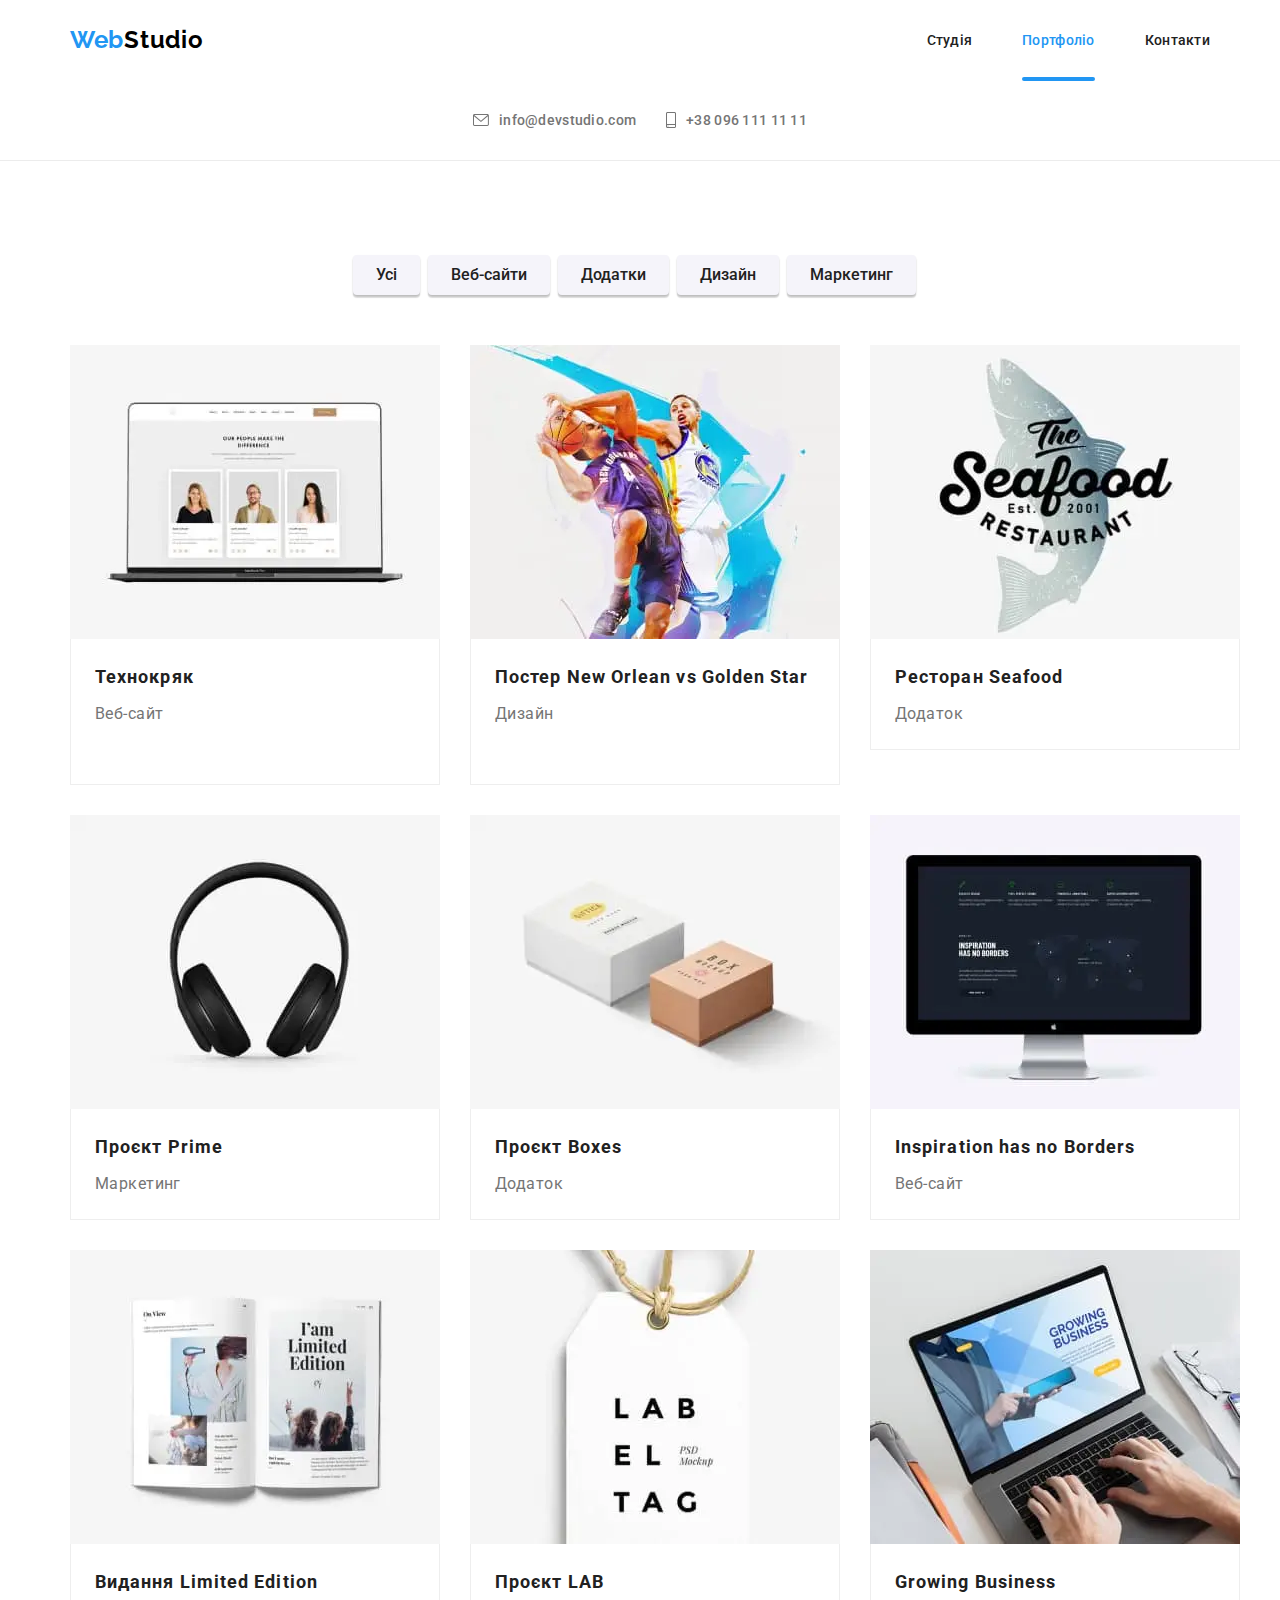
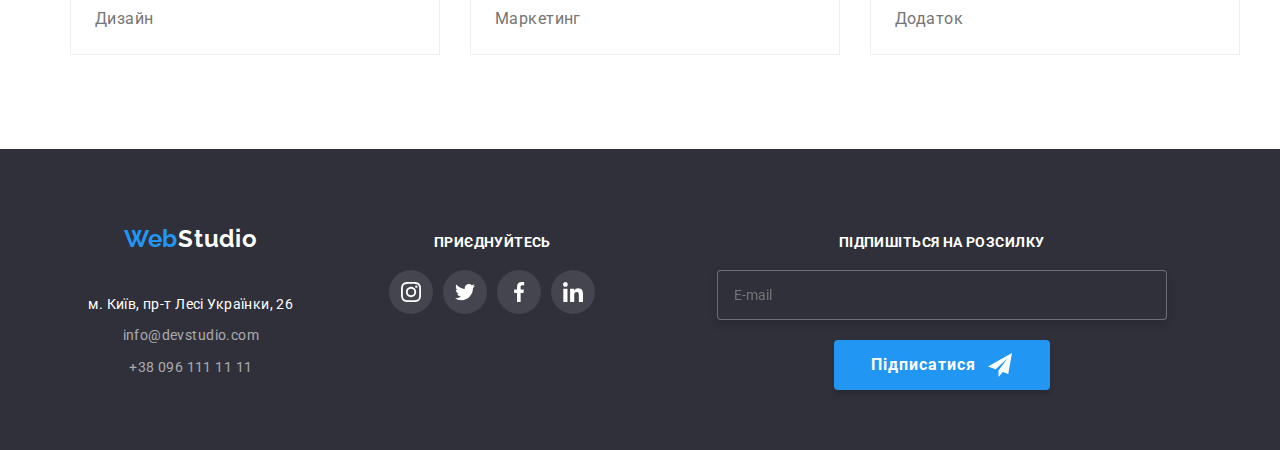
==== commit 3f886797: "ДЗ 8 портфолио без меню" ====
--- a/portfolio.html
+++ b/portfolio.html
@@ -89,7 +89,7 @@
           <h1 class="hero-title visually-hidden">Наші Проєкти</h1>
           <!--Меню filters -->
 
-          <ul class="buttons flex btn-flex">
+          <ul class="buttons btn-flex">
             <li class="buttons__item">
               <button class="portfolio-button" type="button">Усі</button>
             </li>
--- a/css/main.min.css
+++ b/css/main.min.css
@@ -1 +1 @@
-h1,h2,h3,p{margin:0;padding:0}a{text-decoration:none}img,a,svg{display:block}img{max-width:100%;height:auto;width:100%}ul{list-style:none;margin:0;padding:0}.flex{display:flex;justify-content:center;align-items:center}.no-padding{padding:0}.list{margin:0;padding:0;text-decoration:none}.section{padding-top:60px;padding-bottom:60px}@media screen and (min-width: 1200px){.section{padding-top:94px;padding-bottom:94px}}.visually-hidden{position:absolute;white-space:nowrap;width:1px;height:1px;overflow:hidden;border:0;padding:0;clip:rect(0 0 0 0);clip-path:inset(50%);margin:-1px}.no-padding-top{padding-top:0}.container{margin:auto;padding:0 15px;width:100%}@media screen and (min-width: 480px){.container{width:480px}}@media screen and (min-width: 768px){.container{width:768px}}@media screen and (min-width: 1200px){.container{width:1170px}}body{font-family:"Roboto";font-style:normal;font-weight:400;font-size:14px;line-height:1.7142857143;letter-spacing:.03em;background-color:#fff;color:#757575;margin:0%}.section__title{font-size:28px;line-height:1.1785714286;text-align:center;color:#212121;margin-bottom:30px}.header{position:relative;border-bottom:1px solid #ececec}.hero{margin-left:auto;margin-right:auto;text-align:center;padding-top:200px;padding-bottom:200px;background-color:#c4c4c4;background:linear-gradient(to right, rgba(47, 48, 58, 0.4), rgba(47, 48, 58, 0.4)),url(../images/studio/Hero/m-hero@1x.jpg);background-size:cover;background-position:center;background-repeat:no-repeat}.hero__title{width:360px;margin-left:auto;margin-right:auto;margin-bottom:30px;font-weight:900;font-size:26px;line-height:1.6153846154;letter-spacing:.06em;text-transform:uppercase;color:#fff}@media screen and (max-width: 481px){.hero__title{font-weight:700;font-size:20px;line-height:1.5;letter-spacing:.04em}}@media screen and (min-device-pixel-ratio: 2),screen and (-webkit-min-device-pixel-ratio: 2),screen and (-o-mini-device-pixel-ratio: 2/1),screen and (min-resolution: 192dpi),screen and (min-resolution: 2dppx){.hero{background:linear-gradient(to right, rgba(47, 48, 58, 0.4), rgba(47, 48, 58, 0.4)),url(../images/studio/Hero/m-hero@2x.jpg)}}@media screen and (min-device-pixel-ratio: 3),screen and (-webkit-min-device-pixel-ratio: 3),screen and (-o-mini-device-pixel-ratio: 3/1),screen and (min-resolution: 228dpi),screen and (min-resolution: 3dppx){.hero{background:linear-gradient(to right, rgba(47, 48, 58, 0.4), rgba(47, 48, 58, 0.4)),url(../images/studio/Hero/m-hero@3x.jpg)}}@media screen and (min-width: 577px)and (max-width: 960px){.hero{background:linear-gradient(to right, rgba(47, 48, 58, 0.4), rgba(47, 48, 58, 0.4)),url(../images/studio/Hero/t-hero@1x.jpg)}}@media screen and (min-width: 577px)and (max-width: 960px)and (min-device-pixel-ratio: 2),screen and (min-width: 577px)and (max-width: 960px)and (-webkit-min-device-pixel-ratio: 2),screen and (min-width: 577px)and (max-width: 960px)and (-o-mini-device-pixel-ratio: 2/1),screen and (min-width: 577px)and (max-width: 960px)and (min-resolution: 192dpi),screen and (min-width: 577px)and (max-width: 960px)and (min-resolution: 2dppx){.hero{background:linear-gradient(to right, rgba(47, 48, 58, 0.4), rgba(47, 48, 58, 0.4)),url(../images/studio/Hero/t-hero@2x.jpg)}}@media screen and (min-width: 577px)and (max-width: 960px)and (min-device-pixel-ratio: 3),screen and (min-width: 577px)and (max-width: 960px)and (-webkit-min-device-pixel-ratio: 3),screen and (min-width: 577px)and (max-width: 960px)and (-o-mini-device-pixel-ratio: 3/1),screen and (min-width: 577px)and (max-width: 960px)and (min-resolution: 228dpi),screen and (min-width: 577px)and (max-width: 960px)and (min-resolution: 3dppx){.hero{background:linear-gradient(to right, rgba(47, 48, 58, 0.4), rgba(47, 48, 58, 0.4)),url(../images/studio/Hero/t-hero@3x.jpg)}}@media screen and (min-width: 960px){.hero{background:linear-gradient(to right, rgba(47, 48, 58, 0.4), rgba(47, 48, 58, 0.4)),url(../images/studio/Hero/d-hero@1x.jpg)}}@media screen and (min-width: 960px)and (min-device-pixel-ratio: 2),screen and (min-width: 960px)and (-webkit-min-device-pixel-ratio: 2),screen and (min-width: 960px)and (-o-mini-device-pixel-ratio: 2/1),screen and (min-width: 960px)and (min-resolution: 192dpi),screen and (min-width: 960px)and (min-resolution: 2dppx){.hero{background:linear-gradient(to right, rgba(47, 48, 58, 0.4), rgba(47, 48, 58, 0.4)),url(../images/studio/Hero/d-hero@2x.jpg)}}@media screen and (min-width: 960px)and (min-device-pixel-ratio: 3),screen and (min-width: 960px)and (-webkit-min-device-pixel-ratio: 3),screen and (min-width: 960px)and (-o-mini-device-pixel-ratio: 3/1),screen and (min-width: 960px)and (min-resolution: 228dpi),screen and (min-width: 960px)and (min-resolution: 3dppx){.hero{background:linear-gradient(to right, rgba(47, 48, 58, 0.4), rgba(47, 48, 58, 0.4)),url(../images/studio/Hero/d-hero@3x.jpg)}}.logo{font-family:"Raleway";font-style:normal;font-weight:700;font-size:24px;line-height:1.1666666667;letter-spacing:.03em;background-color:#fff;color:#2196f3;background:none;display:flex;align-items:center;height:60px}.header__logo{color:#000}.footer__logo{color:#fff;background:#2f303a}@media screen and (min-width: 480px){.header__logo{color:#000}.footer__logo{color:#fff;background:#2f303a;margin:0}}.nav{color:#212121;display:flex;align-items:center;position:relative;justify-content:space-between}@media screen and (max-width: 768px){.nav__list{display:none}}.nav__link{font-family:"Roboto";font-style:normal;font-weight:500;font-size:14px;line-height:1.1428571429;letter-spacing:.02em;background-color:#fff;color:#212121;transition-duration:250ms;transition-timing-function:cubic-bezier(0.4, 0, 0.2, 1)}.nav__link--active,.nav__link--accent:hover,.nav__link--accent:focus{color:#2196f3}.nav__link--after::after{display:block;position:absolute;content:"";width:100%;height:4px;background-color:#2196f3;border-radius:2px;bottom:-1px}.nav__item--position-relative{display:inline-block;position:relative}@media screen and (min-width: 768px){.mob-menu{display:none}.nav{align-items:center;justify-content:space-between}.nav__list{display:flex;flex-flow:nowrap;gap:50px;margin-left:91px}.nav__link{display:block;padding-top:32px;padding-bottom:32px}}@media screen and (min-width: 1200px){.nav__list{gap:50px;margin-left:91px}.nav__link{display:block;padding-top:32px;padding-bottom:32px}}.menu-container{position:fixed;top:0;left:0;bottom:0;width:100%;height:100vh;padding:10px 10px;background-color:#fff;z-index:2;transform:translateX(100%);transition:transform 250ms ease-in-out}.menu-container.is-open{transform:translateX(0)}.menu-container .menu-toggle{position:absolute;top:10px;right:15px}.menu-toggle{min-height:40px;min-width:40px;position:absolute;top:10px;right:15px;margin:0;padding:0;background-color:rgba(0,0,0,0);cursor:pointer;border:none;outline:none}.menu-toggle:hover .menu-toggle__icon-cross,.menu-toggle:focus .menu-toggle__icon-cross,.menu-toggle:hover .menu-toggle__icon-menu,.menu-toggle:focus .menu-toggle__icon-menu{fill:#2196f3;transition-duration:250ms;transition-timing-function:cubic-bezier(0.4, 0, 0.2, 1)}.menu{margin-bottom:200px}.menu__item:not(:last-child){margin-bottom:10px}.menu__link{display:inline-block;font-family:"Roboto";font-style:normal;font-weight:500;font-size:10vw;line-height:1.75;letter-spacing:.02em;background-color:#fff;color:#212121}.menu__link--active,.menu__link--accent:hover,.menu__link--accent:focus{color:#2196f3}.menu__contacts-list{display:flex;flex-flow:column;gap:32px;margin-bottom:64px}.menu__contacts-list__link{font-family:"Roboto";font-style:normal;font-weight:500;font-size:10vw;line-height:1.2857142857;letter-spacing:.02em;background-color:#fff;color:#2196f3;transition-duration:250ms;transition-timing-function:cubic-bezier(0.4, 0, 0.2, 1)}.menu__contacts-list__link--style{font-size:5vw;color:#757575}.menu__contacts-list__link--accent,.menu__contacts-list__link:hover,.menu__contacts-list__link:focus{color:#2196f3}@media(min-width: 768px){.menu-toggle{display:none}}@media screen and (min-width: 481px){.menu-container{padding:48px 40px}.menu{margin-bottom:130px}.menu__item:not(:last-child){margin-bottom:32px}.menu__link{font-style:normal;font-size:40px;line-height:1.175;background-color:#fff}.menu__contacts-list__link{font-style:normal;font-size:34px;line-height:1.1764705882;background-color:#fff}.menu__contacts-list__link--style{font-size:24px;color:#757575;line-height:1.1666666667}}@media screen and (max-width: 768px){.contacts-list{display:none}}.contacts-list__link{transition-duration:250ms;transition-timing-function:cubic-bezier(0.4, 0, 0.2, 1)}.contacts-list__link--accent,.contacts-list__link:hover,.contacts-list__link:focus{color:#2196f3}.contacts-list__link:hover,.contacts-list__link:focus{color:#2196f3}.contacts-list__link:hover .contacts-list__icon,.contacts-list__link:focus .contacts-list__icon{fill:#2196f3}.contacts-list__icon{fill:#757575;transition-duration:250ms;transition-timing-function:cubic-bezier(0.4, 0, 0.2, 1)}@media screen and (min-width: 769px){.contacts-list{display:flex;flex-flow:column;gap:10px;align-items:flex-start}.contacts-list__link{display:inline-flex;align-items:center;gap:10px;font-family:"Roboto";font-style:normal;font-weight:500;font-size:12px;line-height:1.1666666667;letter-spacing:.02em;background-color:#fff;color:#757575}}@media screen and (min-width: 1200px){.contacts-list{margin-left:auto;gap:30px;flex-flow:row}.contacts-list__link{padding-top:32px;padding-bottom:32px;font-family:"Roboto";font-style:normal;font-weight:500;font-size:14px;line-height:1.1428571429;letter-spacing:.02em;background-color:#fff;color:#757575}}.social-list-menu{display:flex;gap:5px}.social-list-menu__ltem:not(:last-child){padding-left:9px;padding-right:9px;border-right:1px solid rgba(33,33,33,.2)}.social-list-menu__ltem:last-child{padding-left:9px}.social-list-menu__ltem:first-child{padding-left:0}.social-list-menu__link{display:inline-block;font-family:"Roboto";font-style:normal;font-weight:500;font-size:4vw;line-height:1.4285714286;letter-spacing:.02em;background-color:#fff;color:#2196f3}@media screen and (min-width: 481px){.social-list-menu__link{font-family:"Roboto";font-style:normal;font-size:18px;line-height:1.2222222222;background-color:#fff}}.features-list{padding-bottom:0}@media screen and (min-width: 768px){.features-list{display:flex;flex-wrap:wrap;gap:30px}.features-list__item{flex-basis:calc((100% - 30px)/2)}}@media screen and (min-width: 768px)and (min-width: 1200px){.features-list{flex-wrap:nowrap;gap:30px}}.features-list__item:not(:last-child){margin-bottom:30px}@media screen and (min-width: 768px){.features-list__item:not(:last-child){width:50%}}.features-list__subtitle{margin-bottom:10px;text-align:center;text-transform:uppercase;color:#212121}.features-list__text{width:450px;line-height:1.7142857143}@media screen and (min-width: 768px){.features-list__text{width:100%;height:48px}}.features-list .wrapper-icon{display:flex;align-items:center;justify-content:center;height:120px;border-radius:4px;margin-bottom:30px;background-color:#f5f4fa}@media screen and (max-width: 767px){.our-work{display:none}}.our-work__list{display:flex;gap:30px}.our-work__container{position:relative;overflow:hidden}.our-work__text{display:flex;position:absolute;width:100%;height:70px;left:0;bottom:0;font-weight:700;line-height:1.1428571429;align-items:center;justify-content:center;text-transform:uppercase;color:#fff;background-color:rgba(47,48,58,.8)}.team{background-color:#f5f4fa}@media screen and (min-width: 768px){.team-list{display:flex;flex-wrap:wrap;gap:30px}}.team-list__item{background:#fff;box-shadow:0px 1px 3px rgba(0,0,0,.12),0px 1px 1px rgba(0,0,0,.14),0px 2px 1px rgba(0,0,0,.2);border-radius:0px 0px 4px 4px;margin-bottom:30px}@media screen and (min-width: 768px){.team-list__item{flex-basis:calc((100% - 30px)/2)}}@media screen and (min-width: 1200px){.team-list__item{flex-wrap:nowrap;flex-basis:calc((100% - 90px)/4)}}.team-list__caption{padding-top:30px;padding-bottom:30px}.team-list__subtitle{margin-bottom:10px;font-weight:500;font-size:16px;line-height:1.1875;text-align:center;color:#212121}.team-list__text{font-size:16px;line-height:1.1875;text-align:center;margin-bottom:16px}.social-list{display:flex;justify-content:center;gap:10px}.social-list__link{display:flex;justify-content:center;align-items:center;width:44px;height:44px;border-radius:50%;background:#fff;fill:#afb1b8;transition-duration:250ms;transition-timing-function:cubic-bezier(0.4, 0, 0.2, 1)}.social-list__link-text{font-family:"Roboto";font-style:normal;font-weight:500;font-size:18px;line-height:1.2222222222;letter-spacing:.02em;background-color:#fff;color:#2196f3}.social-list__link:hover,.social-list__link:focus{background-color:#2196f3;fill:#fff}.social-list__link--bg{background-color:rgba(255,255,255,.1)}.social-list__svg{transition-duration:250ms;transition-timing-function:cubic-bezier(0.4, 0, 0.2, 1)}.clients-list{display:flex;justify-content:space-between;flex-wrap:wrap;gap:30px}.clients-list__link{display:flex;justify-content:center;width:100%;height:92px;border:1px solid #afb1b8;border-radius:4px;transition-duration:250ms;transition-timing-function:cubic-bezier(0.4, 0, 0.2, 1)}.clients-list__link:hover .clients-list__icon,.clients-list__link:focus .clients-list__icon{fill:#2196f3}.clients-list__link:hover,.clients-list__link:focus{border:1px solid #2196f3}.clients-list__icon{fill:#afb1b8;transition-duration:250ms;transition-timing-function:cubic-bezier(0.4, 0, 0.2, 1)}@media screen and (max-width: 767px){.clients-list__item{flex-basis:calc((100% - 30px)/2)}}@media screen and (min-width: 768px){.clients-list__item{flex-basis:calc((100% - 60px)/3)}}@media screen and (min-width: 1200px){.clients-list__item{flex-basis:calc((100% - 150px)/6)}}.footer{padding-top:60px;padding-bottom:60px;background:#2f303a}.footer__container{display:flex;align-items:center;text-align:center;flex-flow:column wrap;gap:60px}@media screen and (min-width: 768px){.footer__container{justify-content:space-around;display:flex;flex-flow:row wrap;align-items:baseline}}@media screen and (min-width: 1200px){.footer__container{display:flex;flex-flow:unset;align-items:baseline}}.footer__text{text-align:center;font-weight:700;line-height:1.1428571429;text-transform:uppercase;color:#fff}.footer__wrapper{width:100%;display:flex;flex-flow:column;align-items:center;text-align:center;width:100%;gap:20px}@media screen and (min-width: 768px){.footer__wrapper{width:45%}}.footer__wrapper-form{display:flex;flex-flow:column;align-items:center;width:100%}.address{margin-top:4px}.address__item--margin-top{margin-top:8px}.address__link{font-style:normal;line-height:1.7;color:#fff}.address__link--footer-color{color:rgba(255,255,255,.6)}.address__link--footer-color:hover,.address__link--footer-color:focus{color:#2196f3;transition-duration:250ms;transition-timing-function:cubic-bezier(0.4, 0, 0.2, 1)}.form-mail{display:flex;flex-flow:column;align-items:center;gap:20px;width:100%}@media screen and (min-width: 768px){.form-mail{width:450px}}.form-mail__input{width:100%;height:50px;border:1px solid rgba(255,255,255,.3);filter:drop-shadow(0px 4px 4px rgba(0, 0, 0, 0.15));border-radius:4px;background-color:#2f303a;padding:15px 16px;color:rgba(255,255,255,.6)}.form-mail__input:hover,.form-mail__input:focus{border:1px solid #2196f3;transition-property:border;transition-duration:250ms;transition-timing-function:cubic-bezier(0.4, 0, 0.2, 1)}.backdrop{position:fixed;top:0;bottom:0;width:100%;height:100vh;background:rgba(0,0,0,.2);z-index:1;transition-duration:250ms;transition-timing-function:cubic-bezier(0.4, 0, 0.2, 1);backdrop-filter:blur(10px)}.modal{position:absolute;top:0;left:0%;bottom:0;right:0;margin:auto;width:450px;height:609px;padding:40px;background-color:#fff;box-shadow:0px 1px 3px rgba(0,0,0,.12),0px 1px 1px rgba(0,0,0,.14),0px 2px 1px rgba(0,0,0,.2);border-radius:4px;transition-duration:250ms;transition-timing-function:cubic-bezier(0.4, 0, 0.2, 1)}@media screen and (min-width: 1200px){.modal{width:528px;height:581px}}.is-hidden{visibility:hidden;cursor:pointer}.is-hidden .modal{scale:0}.close-btn{position:absolute;right:8px;top:8px;width:30px;height:30px;background-color:#fff;border:1px solid rgba(0,0,0,.1);border-radius:50%}.close-btn__icon{display:flex;fill:#000;transition-duration:250ms;transition-timing-function:cubic-bezier(0.4, 0, 0.2, 1);cursor:pointer}.close-btn:hover .close-btn__icon,.close-btn:focus .close-btn__icon{fill:#2196f3;transition-duration:250ms;transition-timing-function:cubic-bezier(0.4, 0, 0.2, 1)}.form{position:relative;font-size:12px;line-height:1.1666666667;letter-spacing:.01em;text-align:left}.form__title{font-weight:700;font-size:20px;line-height:1.5;text-align:center;color:#212121;margin-bottom:12px}@media screen and (min-width: 1200px){.form__title{line-height:1.15}}.form__label{display:block;margin:10px auto 4px}.form__input{border:1px solid rgba(33,33,33,.2);border-radius:4px;outline:rgba(0,0,0,0);transition-duration:250ms;transition-timing-function:cubic-bezier(0.4, 0, 0.2, 1);padding-left:42px;height:40px;width:100%}.form__input:hover,.form__input:focus{border:1px solid #2196f3}.form__input:hover+.form__icon,.form__input:focus+.form__icon{fill:#2196f3}.form #comment{font-family:"Roboto";padding-left:16px;padding-top:12px;margin-bottom:20px;font-size:12px;line-height:1.1666666667;letter-spacing:.01em;color:rgba(117,117,117,.5);resize:none;width:100%;height:130px}.form__icon-wrap{position:relative;display:flex;align-items:center}.form__icon{position:absolute;left:12px;fill:#000}.checkbox{position:absolute;opacity:0;z-index:-1}.checkbox__link{display:inline-block;text-decoration:underline;color:#2196f3}.checkbox__text{font-size:12px;line-height:1.1666666667}@media screen and (min-width: 1200px){.checkbox__text{font-size:14px;line-height:1.7142857143}}.checkbox__castom-icon{position:relative;display:flex;justify-content:center;align-items:center;width:16px;height:15px;border-radius:2px;border:2px solid #212121;margin-right:7px;transition-duration:250ms;transition-timing-function:cubic-bezier(0.4, 0, 0.2, 1)}.checkbox__icon-check{cursor:pointer;opacity:0;transition-property:opacity;transition-duration:250ms;transition-timing-function:cubic-bezier(0.4, 0, 0.2, 1)}.checkbox:checked+.checkbox__label .checkbox__castom-icon{background:#2196f3;border-color:#2196f3}.checkbox:checked+.checkbox__label .checkbox__castom-icon .checkbox__icon-check{opacity:1}.checkbox__label{display:flex;gap:7px;transition-duration:250ms;transition-timing-function:cubic-bezier(0.4, 0, 0.2, 1)}.button{min-width:200px;height:50px;display:flex;align-items:center;justify-content:center;padding:0;margin-left:auto;margin-right:auto;font-family:"Roboto";font-style:normal;font-weight:700;font-size:16px;line-height:1.875;letter-spacing:.06em;background-color:#fff;color:#757575;color:#fff;border-radius:4px;background-color:#2196f3;border:0;box-shadow:0px 4px 4px rgba(0,0,0,.15);cursor:pointer;transition-duration:250ms;transition-timing-function:cubic-bezier(0.4, 0, 0.2, 1)}.button:active{background:#188ce8}@media screen and (min-width: 1200px){.button{width:216px}}.btn-send{align-items:center;justify-content:center;box-shadow:0px 4px 4px rgba(0,0,0,.15);border-radius:4px;border:none;cursor:pointer}.btn-send:active{background:#188ce8}.btn-send__text{font-weight:700;font-size:16px;line-height:1.875;letter-spacing:.06em}.btn-send__icon{fill:#fff;margin-left:12px}.btn-send--for-modal{padding:0;margin-top:30px;margin-left:auto;margin-right:auto;transition-duration:250ms;transition-timing-function:cubic-bezier(0.4, 0, 0.2, 1)}.btn-send--for-modal:hover,.btn-send--for-modal:focus{background:#188ce8}.project__item{background:#fff;transition-duration:250ms;transition-timing-function:cubic-bezier(0.4, 0, 0.2, 1)}.project__item:not(:last-child){margin-bottom:30px}.project__item:hover,.project__item:focus{border:1px solid #fff;box-shadow:0px 1px 1px rgba(0,0,0,.12),0px 4px 4px rgba(0,0,0,.06),1px 4px 6px rgba(0,0,0,.16)}.project__item:hover .project__description-text,.project__item:focus .project__description-text{transform:translateY(0)}.project__link{display:block;text-decoration:none;list-style:none;color:#757575}.project__link:visited,.project__link{font-size:16px;line-height:1.87}.project__description-container{position:relative;cursor:pointer;overflow:hidden}.project__description-text{position:absolute;height:100%;width:100%;left:0;top:0;transition-duration:250ms;transition-timing-function:cubic-bezier(0.4, 0, 0.2, 1);transform:translateY(calc(100% + 1px));font-size:18px;line-height:1.5555555556;padding:63px 24px;color:#fff;background-color:#2196f3}.project__caption{padding:20px 24px;border-right:1px solid #eee;border-left:1px solid #eee;border-bottom:1px solid #eee}.project__title{font-size:18px;line-height:2;letter-spacing:.06em;color:#212121;margin-bottom:4px}.project__text{font-size:16px;line-height:1.875}@media screen and (min-width: 769px){.project{display:flex;flex-flow:wrap;gap:30px}.project__item{width:354px}.project__item:not(:last-child){margin-bottom:0}.project__item:nth-child(-n+2) .project__caption{height:146px}}@media screen and (min-width: 1200px){.project{width:1170px}.project__item{width:370px;margin-bottom:0}.project__item:not(:last-child){margin-bottom:0}}/*# sourceMappingURL=main.min.css.map */+h1,h2,h3,p{margin:0;padding:0}a{text-decoration:none}img,a,svg{display:block}img{max-width:100%;height:auto;width:100%}ul{list-style:none;margin:0;padding:0}.flex{display:flex;justify-content:center;align-items:center}.no-padding{padding:0}.list{margin:0;padding:0;text-decoration:none}.section{padding-top:60px;padding-bottom:60px}@media screen and (min-width: 1200px){.section{padding-top:94px;padding-bottom:94px}}.visually-hidden{position:absolute;white-space:nowrap;width:1px;height:1px;overflow:hidden;border:0;padding:0;clip:rect(0 0 0 0);clip-path:inset(50%);margin:-1px}.no-padding-top{padding-top:0}.container{margin:auto;padding:0 15px;width:100%}@media screen and (min-width: 480px){.container{width:480px}}@media screen and (min-width: 768px){.container{width:768px}}@media screen and (min-width: 1200px){.container{width:1170px}}body{font-family:"Roboto";font-style:normal;font-weight:400;font-size:14px;line-height:1.7142857143;letter-spacing:.03em;background-color:#fff;color:#757575;margin:0%}.section__title{font-size:28px;line-height:1.1785714286;text-align:center;color:#212121;margin-bottom:30px}.header{position:relative;border-bottom:1px solid #ececec}.hero{margin-left:auto;margin-right:auto;text-align:center;padding-top:200px;padding-bottom:200px;background-color:#c4c4c4;background:linear-gradient(to right, rgba(47, 48, 58, 0.4), rgba(47, 48, 58, 0.4)),url(../images/studio/Hero/m-hero@1x.jpg);background-size:cover;background-position:center;background-repeat:no-repeat}.hero__title{width:360px;margin-left:auto;margin-right:auto;margin-bottom:30px;font-weight:900;font-size:26px;line-height:1.6153846154;letter-spacing:.06em;text-transform:uppercase;color:#fff}@media screen and (max-width: 481px){.hero__title{font-weight:700;font-size:20px;line-height:1.5;letter-spacing:.04em}}@media screen and (min-device-pixel-ratio: 2),screen and (-webkit-min-device-pixel-ratio: 2),screen and (-o-mini-device-pixel-ratio: 2/1),screen and (min-resolution: 192dpi),screen and (min-resolution: 2dppx){.hero{background:linear-gradient(to right, rgba(47, 48, 58, 0.4), rgba(47, 48, 58, 0.4)),url(../images/studio/Hero/m-hero@2x.jpg)}}@media screen and (min-device-pixel-ratio: 3),screen and (-webkit-min-device-pixel-ratio: 3),screen and (-o-mini-device-pixel-ratio: 3/1),screen and (min-resolution: 228dpi),screen and (min-resolution: 3dppx){.hero{background:linear-gradient(to right, rgba(47, 48, 58, 0.4), rgba(47, 48, 58, 0.4)),url(../images/studio/Hero/m-hero@3x.jpg)}}@media screen and (min-width: 577px)and (max-width: 960px){.hero{background:linear-gradient(to right, rgba(47, 48, 58, 0.4), rgba(47, 48, 58, 0.4)),url(../images/studio/Hero/t-hero@1x.jpg)}}@media screen and (min-width: 577px)and (max-width: 960px)and (min-device-pixel-ratio: 2),screen and (min-width: 577px)and (max-width: 960px)and (-webkit-min-device-pixel-ratio: 2),screen and (min-width: 577px)and (max-width: 960px)and (-o-mini-device-pixel-ratio: 2/1),screen and (min-width: 577px)and (max-width: 960px)and (min-resolution: 192dpi),screen and (min-width: 577px)and (max-width: 960px)and (min-resolution: 2dppx){.hero{background:linear-gradient(to right, rgba(47, 48, 58, 0.4), rgba(47, 48, 58, 0.4)),url(../images/studio/Hero/t-hero@2x.jpg)}}@media screen and (min-width: 577px)and (max-width: 960px)and (min-device-pixel-ratio: 3),screen and (min-width: 577px)and (max-width: 960px)and (-webkit-min-device-pixel-ratio: 3),screen and (min-width: 577px)and (max-width: 960px)and (-o-mini-device-pixel-ratio: 3/1),screen and (min-width: 577px)and (max-width: 960px)and (min-resolution: 228dpi),screen and (min-width: 577px)and (max-width: 960px)and (min-resolution: 3dppx){.hero{background:linear-gradient(to right, rgba(47, 48, 58, 0.4), rgba(47, 48, 58, 0.4)),url(../images/studio/Hero/t-hero@3x.jpg)}}@media screen and (min-width: 960px){.hero{background:linear-gradient(to right, rgba(47, 48, 58, 0.4), rgba(47, 48, 58, 0.4)),url(../images/studio/Hero/d-hero@1x.jpg)}}@media screen and (min-width: 960px)and (min-device-pixel-ratio: 2),screen and (min-width: 960px)and (-webkit-min-device-pixel-ratio: 2),screen and (min-width: 960px)and (-o-mini-device-pixel-ratio: 2/1),screen and (min-width: 960px)and (min-resolution: 192dpi),screen and (min-width: 960px)and (min-resolution: 2dppx){.hero{background:linear-gradient(to right, rgba(47, 48, 58, 0.4), rgba(47, 48, 58, 0.4)),url(../images/studio/Hero/d-hero@2x.jpg)}}@media screen and (min-width: 960px)and (min-device-pixel-ratio: 3),screen and (min-width: 960px)and (-webkit-min-device-pixel-ratio: 3),screen and (min-width: 960px)and (-o-mini-device-pixel-ratio: 3/1),screen and (min-width: 960px)and (min-resolution: 228dpi),screen and (min-width: 960px)and (min-resolution: 3dppx){.hero{background:linear-gradient(to right, rgba(47, 48, 58, 0.4), rgba(47, 48, 58, 0.4)),url(../images/studio/Hero/d-hero@3x.jpg)}}.logo{font-family:"Raleway";font-style:normal;font-weight:700;font-size:24px;line-height:1.1666666667;letter-spacing:.03em;background-color:#fff;color:#2196f3;background:none;display:flex;align-items:center;height:60px}.header__logo{color:#000}.footer__logo{color:#fff;background:#2f303a}@media screen and (min-width: 480px){.header__logo{color:#000}.footer__logo{color:#fff;background:#2f303a;margin:0}}.nav{color:#212121;display:flex;align-items:center;position:relative;justify-content:space-between}@media screen and (max-width: 768px){.nav__list{display:none}}.nav__link{font-family:"Roboto";font-style:normal;font-weight:500;font-size:14px;line-height:1.1428571429;letter-spacing:.02em;background-color:#fff;color:#212121;transition-duration:250ms;transition-timing-function:cubic-bezier(0.4, 0, 0.2, 1)}.nav__link--active,.nav__link--accent:hover,.nav__link--accent:focus{color:#2196f3}.nav__link--after::after{display:block;position:absolute;content:"";width:100%;height:4px;background-color:#2196f3;border-radius:2px;bottom:-1px}.nav__item--position-relative{display:inline-block;position:relative}@media screen and (min-width: 768px){.mob-menu{display:none}.nav{align-items:center;justify-content:space-between}.nav__list{display:flex;flex-flow:nowrap;gap:50px;margin-left:91px}.nav__link{display:block;padding-top:32px;padding-bottom:32px}}@media screen and (min-width: 1200px){.nav__list{gap:50px;margin-left:91px}.nav__link{display:block;padding-top:32px;padding-bottom:32px}}.menu-container{position:fixed;top:0;left:0;bottom:0;width:100%;height:100vh;padding:10px 10px;background-color:#fff;z-index:2;transform:translateX(100%);transition:transform 250ms ease-in-out}.menu-container.is-open{transform:translateX(0)}.menu-container .menu-toggle{position:absolute;top:10px;right:15px}.menu-toggle{min-height:40px;min-width:40px;position:absolute;top:10px;right:15px;margin:0;padding:0;background-color:rgba(0,0,0,0);cursor:pointer;border:none;outline:none}.menu-toggle:hover .menu-toggle__icon-cross,.menu-toggle:focus .menu-toggle__icon-cross,.menu-toggle:hover .menu-toggle__icon-menu,.menu-toggle:focus .menu-toggle__icon-menu{fill:#2196f3;transition-duration:250ms;transition-timing-function:cubic-bezier(0.4, 0, 0.2, 1)}.menu{margin-bottom:200px}.menu__item:not(:last-child){margin-bottom:10px}.menu__link{display:inline-block;font-family:"Roboto";font-style:normal;font-weight:500;font-size:10vw;line-height:1.75;letter-spacing:.02em;background-color:#fff;color:#212121}.menu__link--active,.menu__link--accent:hover,.menu__link--accent:focus{color:#2196f3}.menu__contacts-list{display:flex;flex-flow:column;gap:32px;margin-bottom:64px}.menu__contacts-list__link{font-family:"Roboto";font-style:normal;font-weight:500;font-size:10vw;line-height:1.2857142857;letter-spacing:.02em;background-color:#fff;color:#2196f3;transition-duration:250ms;transition-timing-function:cubic-bezier(0.4, 0, 0.2, 1)}.menu__contacts-list__link--style{font-size:5vw;color:#757575}.menu__contacts-list__link--accent,.menu__contacts-list__link:hover,.menu__contacts-list__link:focus{color:#2196f3}@media(min-width: 768px){.menu-toggle{display:none}}@media screen and (min-width: 481px){.menu-container{padding:48px 40px}.menu{margin-bottom:130px}.menu__item:not(:last-child){margin-bottom:32px}.menu__link{font-style:normal;font-size:40px;line-height:1.175;background-color:#fff}.menu__contacts-list__link{font-style:normal;font-size:34px;line-height:1.1764705882;background-color:#fff}.menu__contacts-list__link--style{font-size:24px;color:#757575;line-height:1.1666666667}}@media screen and (max-width: 768px){.contacts-list{display:none}}.contacts-list__link{transition-duration:250ms;transition-timing-function:cubic-bezier(0.4, 0, 0.2, 1)}.contacts-list__link--accent,.contacts-list__link:hover,.contacts-list__link:focus{color:#2196f3}.contacts-list__link:hover,.contacts-list__link:focus{color:#2196f3}.contacts-list__link:hover .contacts-list__icon,.contacts-list__link:focus .contacts-list__icon{fill:#2196f3}.contacts-list__icon{fill:#757575;transition-duration:250ms;transition-timing-function:cubic-bezier(0.4, 0, 0.2, 1)}@media screen and (min-width: 769px){.contacts-list{display:flex;flex-flow:column;gap:10px;align-items:flex-start}.contacts-list__link{display:inline-flex;align-items:center;gap:10px;font-family:"Roboto";font-style:normal;font-weight:500;font-size:12px;line-height:1.1666666667;letter-spacing:.02em;background-color:#fff;color:#757575}}@media screen and (min-width: 1200px){.contacts-list{margin-left:auto;gap:30px;flex-flow:row}.contacts-list__link{padding-top:32px;padding-bottom:32px;font-family:"Roboto";font-style:normal;font-weight:500;font-size:14px;line-height:1.1428571429;letter-spacing:.02em;background-color:#fff;color:#757575}}.social-list-menu{display:flex;gap:5px}.social-list-menu__ltem:not(:last-child){padding-left:9px;padding-right:9px;border-right:1px solid rgba(33,33,33,.2)}.social-list-menu__ltem:last-child{padding-left:9px}.social-list-menu__ltem:first-child{padding-left:0}.social-list-menu__link{display:inline-block;font-family:"Roboto";font-style:normal;font-weight:500;font-size:4vw;line-height:1.4285714286;letter-spacing:.02em;background-color:#fff;color:#2196f3}@media screen and (min-width: 481px){.social-list-menu__link{font-family:"Roboto";font-style:normal;font-size:18px;line-height:1.2222222222;background-color:#fff}}.features-list{padding-bottom:0}@media screen and (min-width: 768px){.features-list{display:flex;flex-wrap:wrap;gap:30px}.features-list__item{flex-basis:calc((100% - 30px)/2)}}@media screen and (min-width: 768px)and (min-width: 1200px){.features-list{flex-wrap:nowrap;gap:30px}}.features-list__item:not(:last-child){margin-bottom:30px}@media screen and (min-width: 768px){.features-list__item:not(:last-child){width:50%}}.features-list__subtitle{margin-bottom:10px;text-align:center;text-transform:uppercase;color:#212121}.features-list__text{width:450px;line-height:1.7142857143}@media screen and (min-width: 768px){.features-list__text{width:100%;height:48px}}.features-list .wrapper-icon{display:flex;align-items:center;justify-content:center;height:120px;border-radius:4px;margin-bottom:30px;background-color:#f5f4fa}@media screen and (max-width: 767px){.our-work{display:none}}.our-work__list{display:flex;gap:30px}.our-work__container{position:relative;overflow:hidden}.our-work__text{display:flex;position:absolute;width:100%;height:70px;left:0;bottom:0;font-weight:700;line-height:1.1428571429;align-items:center;justify-content:center;text-transform:uppercase;color:#fff;background-color:rgba(47,48,58,.8)}.team{background-color:#f5f4fa}@media screen and (min-width: 768px){.team-list{display:flex;flex-wrap:wrap;gap:30px}}.team-list__item{background:#fff;box-shadow:0px 1px 3px rgba(0,0,0,.12),0px 1px 1px rgba(0,0,0,.14),0px 2px 1px rgba(0,0,0,.2);border-radius:0px 0px 4px 4px;margin-bottom:30px}@media screen and (min-width: 768px){.team-list__item{flex-basis:calc((100% - 30px)/2)}}@media screen and (min-width: 1200px){.team-list__item{flex-wrap:nowrap;flex-basis:calc((100% - 90px)/4)}}.team-list__caption{padding-top:30px;padding-bottom:30px}.team-list__subtitle{margin-bottom:10px;font-weight:500;font-size:16px;line-height:1.1875;text-align:center;color:#212121}.team-list__text{font-size:16px;line-height:1.1875;text-align:center;margin-bottom:16px}.social-list{display:flex;justify-content:center;gap:10px}.social-list__link{display:flex;justify-content:center;align-items:center;width:44px;height:44px;border-radius:50%;background:#fff;fill:#afb1b8;transition-duration:250ms;transition-timing-function:cubic-bezier(0.4, 0, 0.2, 1)}.social-list__link-text{font-family:"Roboto";font-style:normal;font-weight:500;font-size:18px;line-height:1.2222222222;letter-spacing:.02em;background-color:#fff;color:#2196f3}.social-list__link:hover,.social-list__link:focus{background-color:#2196f3;fill:#fff}.social-list__link--bg{background-color:rgba(255,255,255,.1)}.social-list__svg{transition-duration:250ms;transition-timing-function:cubic-bezier(0.4, 0, 0.2, 1)}.clients-list{display:flex;justify-content:space-between;flex-wrap:wrap;gap:30px}.clients-list__link{display:flex;justify-content:center;width:100%;height:92px;border:1px solid #afb1b8;border-radius:4px;transition-duration:250ms;transition-timing-function:cubic-bezier(0.4, 0, 0.2, 1)}.clients-list__link:hover .clients-list__icon,.clients-list__link:focus .clients-list__icon{fill:#2196f3}.clients-list__link:hover,.clients-list__link:focus{border:1px solid #2196f3}.clients-list__icon{fill:#afb1b8;transition-duration:250ms;transition-timing-function:cubic-bezier(0.4, 0, 0.2, 1)}@media screen and (max-width: 767px){.clients-list__item{flex-basis:calc((100% - 30px)/2)}}@media screen and (min-width: 768px){.clients-list__item{flex-basis:calc((100% - 60px)/3)}}@media screen and (min-width: 1200px){.clients-list__item{flex-basis:calc((100% - 150px)/6)}}.footer{padding-top:60px;padding-bottom:60px;background:#2f303a}.footer__container{display:flex;align-items:center;text-align:center;flex-flow:column wrap;gap:60px}@media screen and (min-width: 768px){.footer__container{justify-content:space-around;display:flex;flex-flow:row wrap;align-items:baseline}}@media screen and (min-width: 1200px){.footer__container{display:flex;flex-flow:unset;align-items:baseline}}.footer__text{text-align:center;font-weight:700;line-height:1.1428571429;text-transform:uppercase;color:#fff}.footer__wrapper{width:100%;display:flex;flex-flow:column;align-items:center;text-align:center;width:100%;gap:20px}@media screen and (min-width: 768px){.footer__wrapper{width:45%}}.footer__wrapper-form{display:flex;flex-flow:column;align-items:center;width:100%}.address{margin-top:4px}.address__item--margin-top{margin-top:8px}.address__link{font-style:normal;line-height:1.7;color:#fff}.address__link--footer-color{color:rgba(255,255,255,.6)}.address__link--footer-color:hover,.address__link--footer-color:focus{color:#2196f3;transition-duration:250ms;transition-timing-function:cubic-bezier(0.4, 0, 0.2, 1)}.form-mail{display:flex;flex-flow:column;align-items:center;gap:20px;width:100%}@media screen and (min-width: 768px){.form-mail{width:450px}}.form-mail__input{width:100%;height:50px;border:1px solid rgba(255,255,255,.3);filter:drop-shadow(0px 4px 4px rgba(0, 0, 0, 0.15));border-radius:4px;background-color:#2f303a;padding:15px 16px;color:rgba(255,255,255,.6)}.form-mail__input:hover,.form-mail__input:focus{border:1px solid #2196f3;transition-property:border;transition-duration:250ms;transition-timing-function:cubic-bezier(0.4, 0, 0.2, 1)}.backdrop{position:fixed;top:0;bottom:0;width:100%;height:100vh;background:rgba(0,0,0,.2);z-index:1;transition-duration:250ms;transition-timing-function:cubic-bezier(0.4, 0, 0.2, 1);backdrop-filter:blur(10px)}.modal{position:absolute;top:0;left:0%;bottom:0;right:0;margin:auto;width:450px;height:609px;padding:40px;background-color:#fff;box-shadow:0px 1px 3px rgba(0,0,0,.12),0px 1px 1px rgba(0,0,0,.14),0px 2px 1px rgba(0,0,0,.2);border-radius:4px;transition-duration:250ms;transition-timing-function:cubic-bezier(0.4, 0, 0.2, 1)}@media screen and (min-width: 1200px){.modal{width:528px;height:581px}}.is-hidden{visibility:hidden;cursor:pointer}.is-hidden .modal{scale:0}.close-btn{position:absolute;right:8px;top:8px;width:30px;height:30px;background-color:#fff;border:1px solid rgba(0,0,0,.1);border-radius:50%}.close-btn__icon{display:flex;fill:#000;transition-duration:250ms;transition-timing-function:cubic-bezier(0.4, 0, 0.2, 1);cursor:pointer}.close-btn:hover .close-btn__icon,.close-btn:focus .close-btn__icon{fill:#2196f3;transition-duration:250ms;transition-timing-function:cubic-bezier(0.4, 0, 0.2, 1)}.form{position:relative;font-size:12px;line-height:1.1666666667;letter-spacing:.01em;text-align:left}.form__title{font-weight:700;font-size:20px;line-height:1.5;text-align:center;color:#212121;margin-bottom:12px}@media screen and (min-width: 1200px){.form__title{line-height:1.15}}.form__label{display:block;margin:10px auto 4px}.form__input{border:1px solid rgba(33,33,33,.2);border-radius:4px;outline:rgba(0,0,0,0);transition-duration:250ms;transition-timing-function:cubic-bezier(0.4, 0, 0.2, 1);padding-left:42px;height:40px;width:100%}.form__input:hover,.form__input:focus{border:1px solid #2196f3}.form__input:hover+.form__icon,.form__input:focus+.form__icon{fill:#2196f3}.form #comment{font-family:"Roboto";padding-left:16px;padding-top:12px;margin-bottom:20px;font-size:12px;line-height:1.1666666667;letter-spacing:.01em;color:rgba(117,117,117,.5);resize:none;width:100%;height:130px}.form__icon-wrap{position:relative;display:flex;align-items:center}.form__icon{position:absolute;left:12px;fill:#000}.checkbox{position:absolute;opacity:0;z-index:-1}.checkbox__link{display:inline-block;text-decoration:underline;color:#2196f3}.checkbox__text{font-size:12px;line-height:1.1666666667}@media screen and (min-width: 1200px){.checkbox__text{font-size:14px;line-height:1.7142857143}}.checkbox__castom-icon{position:relative;display:flex;justify-content:center;align-items:center;width:16px;height:15px;border-radius:2px;border:2px solid #212121;margin-right:7px;transition-duration:250ms;transition-timing-function:cubic-bezier(0.4, 0, 0.2, 1)}.checkbox__icon-check{cursor:pointer;opacity:0;transition-property:opacity;transition-duration:250ms;transition-timing-function:cubic-bezier(0.4, 0, 0.2, 1)}.checkbox:checked+.checkbox__label .checkbox__castom-icon{background:#2196f3;border-color:#2196f3}.checkbox:checked+.checkbox__label .checkbox__castom-icon .checkbox__icon-check{opacity:1}.checkbox__label{display:flex;gap:7px;transition-duration:250ms;transition-timing-function:cubic-bezier(0.4, 0, 0.2, 1)}.button{min-width:200px;height:50px;display:flex;align-items:center;justify-content:center;padding:0;margin-left:auto;margin-right:auto;font-family:"Roboto";font-style:normal;font-weight:700;font-size:16px;line-height:1.875;letter-spacing:.06em;background-color:#fff;color:#757575;color:#fff;border-radius:4px;background-color:#2196f3;border:0;box-shadow:0px 4px 4px rgba(0,0,0,.15);cursor:pointer;transition-duration:250ms;transition-timing-function:cubic-bezier(0.4, 0, 0.2, 1)}.button:active{background:#188ce8}@media screen and (min-width: 1200px){.button{width:216px}}.btn-send{align-items:center;justify-content:center;box-shadow:0px 4px 4px rgba(0,0,0,.15);border-radius:4px;border:none;cursor:pointer}.btn-send:active{background:#188ce8}.btn-send__text{font-weight:700;font-size:16px;line-height:1.875;letter-spacing:.06em}.btn-send__icon{fill:#fff;margin-left:12px}.btn-send--for-modal{padding:0;margin-top:30px;margin-left:auto;margin-right:auto;transition-duration:250ms;transition-timing-function:cubic-bezier(0.4, 0, 0.2, 1)}.btn-send--for-modal:hover,.btn-send--for-modal:focus{background:#188ce8}.project__item{background:#fff;transition-duration:250ms;transition-timing-function:cubic-bezier(0.4, 0, 0.2, 1)}.project__item:not(:last-child){margin-bottom:30px}.project__item:hover,.project__item:focus{border:1px solid #fff;box-shadow:0px 1px 1px rgba(0,0,0,.12),0px 4px 4px rgba(0,0,0,.06),1px 4px 6px rgba(0,0,0,.16)}.project__item:hover .project__description-text,.project__item:focus .project__description-text{transform:translateY(0)}.project__link{display:block;text-decoration:none;list-style:none;color:#757575}.project__link:visited,.project__link{font-size:16px;line-height:1.87}.project__description-container{position:relative;cursor:pointer;overflow:hidden}.project__description-text{position:absolute;height:100%;width:100%;left:0;top:0;transition-duration:250ms;transition-timing-function:cubic-bezier(0.4, 0, 0.2, 1);transform:translateY(calc(100% + 1px));font-size:18px;line-height:1.5555555556;padding:63px 24px;color:#fff;background-color:#2196f3}.project__caption{padding:20px 24px;border-right:1px solid #eee;border-left:1px solid #eee;border-bottom:1px solid #eee}.project__title{font-size:18px;line-height:2;letter-spacing:.06em;color:#212121;margin-bottom:4px}.project__text{font-size:16px;line-height:1.875}@media screen and (min-width: 769px){.project{display:flex;flex-flow:wrap;gap:30px}.project__item{width:354px}.project__item:not(:last-child){margin-bottom:0}.project__item:nth-child(-n+2) .project__caption{height:146px}}@media screen and (min-width: 1200px){.project{width:1170px}.project__item{width:370px;margin-bottom:0}.project__item:not(:last-child){margin-bottom:0}}.buttons{display:flex;margin-bottom:50px;flex-flow:wrap;gap:8px;width:326px}.portfolio-button{display:inline-block;border:1px solid rgba(0,0,0,0);border-radius:4px;padding:6px 22px;color:#212121;background:#f5f4fa;box-shadow:0px 3px 1px rgba(0,0,0,.1),0px 1px 2px rgba(0,0,0,.08),0px 2px 2px rgba(0,0,0,.12);font-weight:500;font-size:16px;line-height:1.6;text-align:center;cursor:pointer;transition-duration:250ms;transition-timing-function:cubic-bezier(0.4, 0, 0.2, 1)}.portfolio-button.active,.portfolio-button:hover,.portfolio-button:focus{color:#fff;background:#2196f3;box-shadow:0px 3px 1px rgba(0,0,0,.1),0px 1px 2px rgba(0,0,0,.08),0px 2px 2px rgba(0,0,0,.12)}@media screen and (min-width: 769px){.buttons{flex-flow:nowrap;width:575px}}@media screen and (min-width: 769px){.buttons{flex-flow:nowrap;margin-left:auto;margin-right:auto}}/*# sourceMappingURL=main.min.css.map */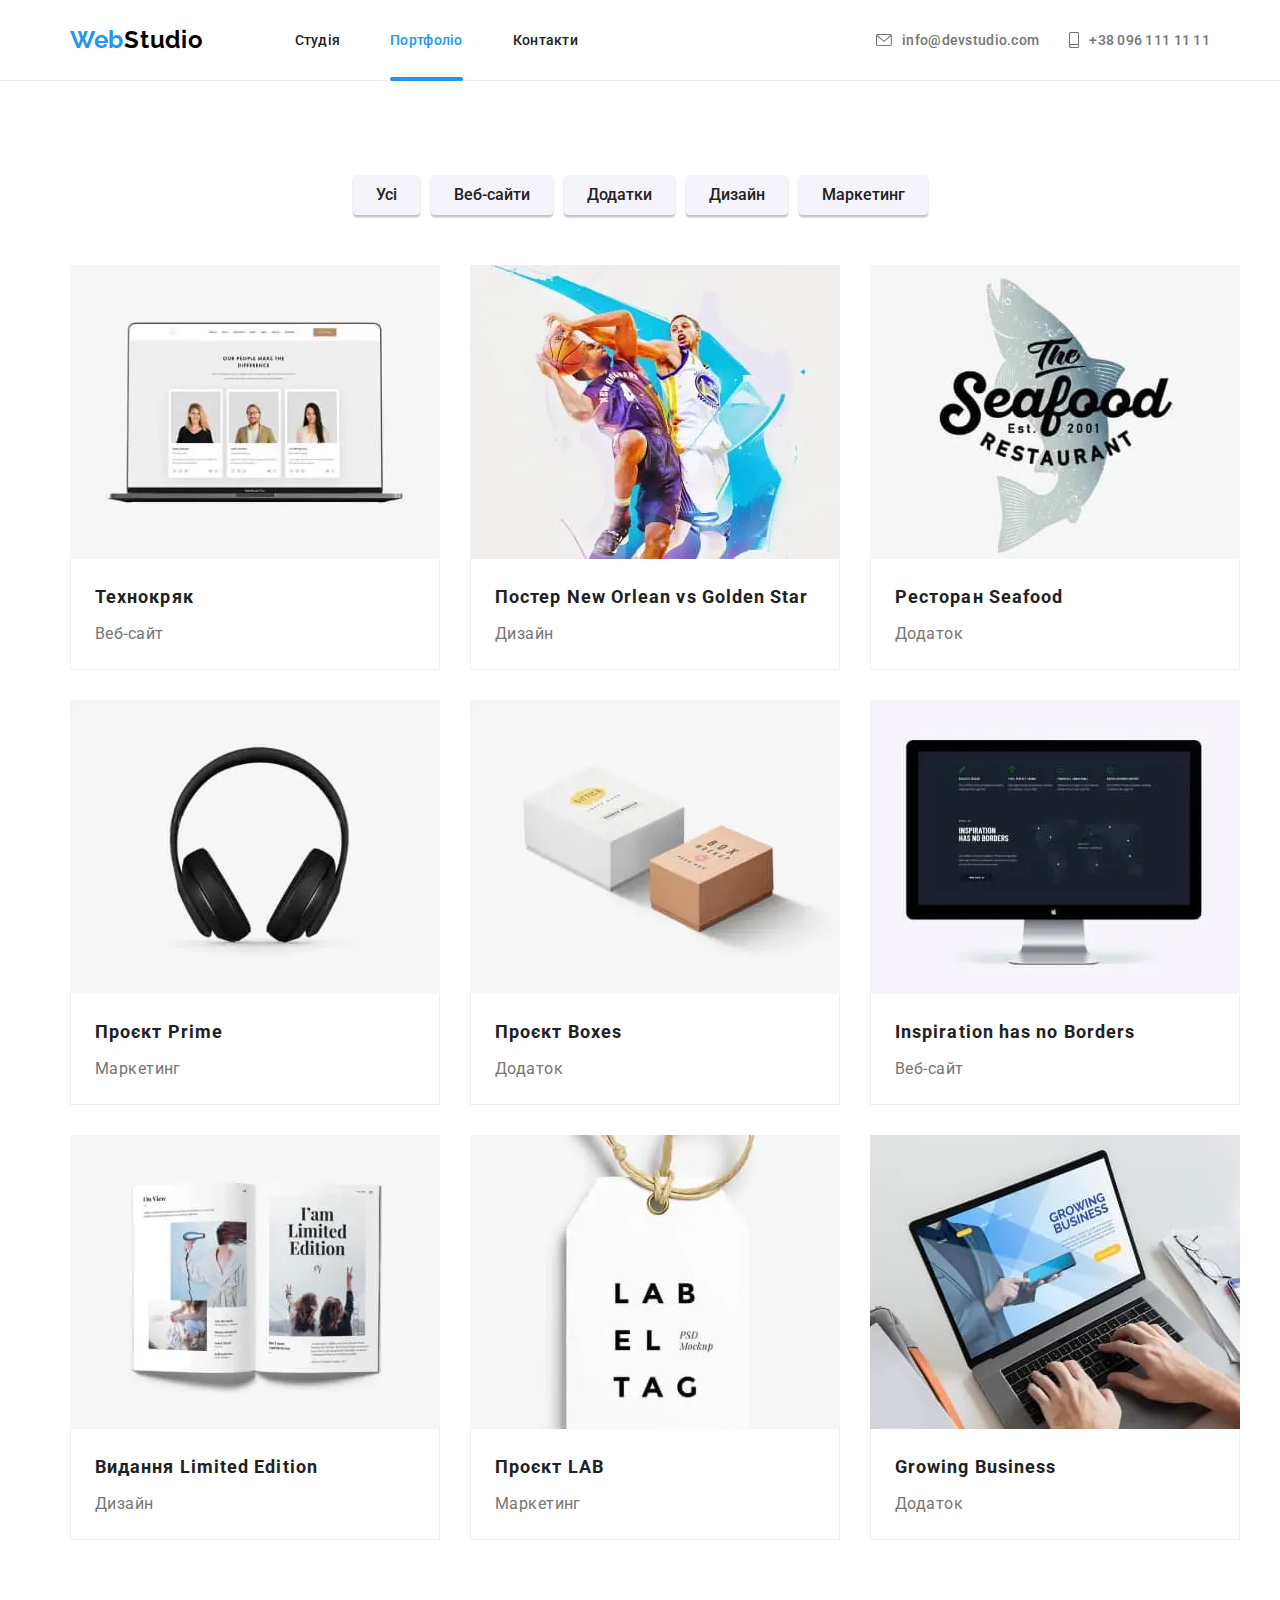
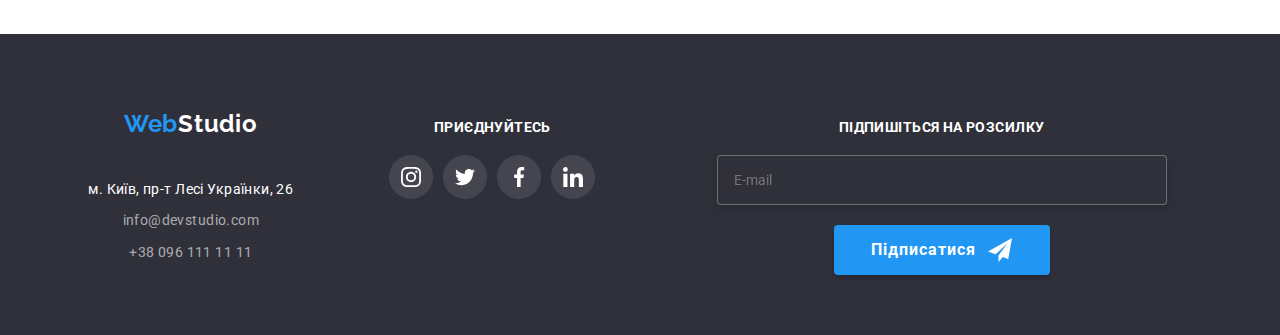
==== commit 538a3843: "ДЗ 8 портфолио с меню от 768" ====
--- a/portfolio.html
+++ b/portfolio.html
@@ -1,55 +1,40 @@
 <!DOCTYPE html>
 <html lang="uk">
-  <head>
-    <meta charset="UTF-8" />
-    <meta http-equiv="X-UA-Compatible" content="IE=edge" />
-    <meta name="viewport" content="width=device-width, initial-scale=1.0" />
-    <title>Портфоліо</title>
-    <link rel="preconnect" href="https://fonts.googleapis.com" />
-    <link rel="preconnect" href="https://fonts.gstatic.com" crossorigin />
-    <link
-      href="https://fonts.googleapis.com/css2?family=Raleway:wght@700&family=Roboto:wght@400;500;700;900&display=swap"
-      rel="stylesheet"
-    />
-    <link
-      rel="stylesheet"
-      href="https://cdnjs.cloudflare.com/ajax/libs/modern-normalize/1.1.0/modern-normalize.min.css"
-    />
-    <link rel="stylesheet" href="./css/main.min.css" />
-  </head>
-
-  <body>
-    <header class="header">
-      <!-- шапка меню-->
-      <div class="container">
-        <nav class="nav flex">
-          <a class="logo" href="./index.html" lang="en"
-            >Web<span class="logo header__logo">Studio</span></a
-          >
-          <button
-            class="menu-toggle js-open-menu"
-            aria-expanded="false"
-            aria-controls="mobile-menu"
-          >
+
+<head>
+  <meta charset="UTF-8" />
+  <meta http-equiv="X-UA-Compatible" content="IE=edge" />
+  <meta name="viewport" content="width=device-width, initial-scale=1.0" />
+  <title>Портфоліо</title>
+  <link rel="preconnect" href="https://fonts.googleapis.com" />
+  <link rel="preconnect" href="https://fonts.gstatic.com" crossorigin />
+  <link href="https://fonts.googleapis.com/css2?family=Raleway:wght@700&family=Roboto:wght@400;500;700;900&display=swap"
+    rel="stylesheet" />
+  <link rel="stylesheet"
+    href="https://cdnjs.cloudflare.com/ajax/libs/modern-normalize/1.1.0/modern-normalize.min.css" />
+  <link rel="stylesheet" href="./css/main.min.css" />
+</head>
+
+<body>
+  <header class="header">
+    <!-- шапка меню-->
+    <div class="container">
+      <div class="header__menu">
+        <nav class="nav">
+          <a class="logo" href="./index.html" lang="en">Web<span class="logo header__logo">Studio</span></a>
+          <button class="menu-toggle js-open-menu" aria-expanded="false" aria-controls="mobile-menu">
             <svg width="40" height="40" aria-label="Перемикач мобільного меню">
-              <use
-                class="nav__icon-menu"
-                href="./images/icons/new/symbol-defs (1).svg#icon-menu_40px"
-              ></use>
+              <use class="nav__icon-menu" href="./images/icons/new/symbol-defs (1).svg#icon-menu_40px"></use>
             </svg>
           </button>
+          
           <ul class="nav__list flex">
             <li class="nav__item nav__item--position-relative">
-              <a class="nav__link nav__link--accent" href="./index.html"
-                >Студія</a
-              >
+              <a class="nav__link nav__link--accent" href="./index.html">Студія</a>
             </li>
             <li class="nav__item nav__item--position-relative">
-              <a
-                class="nav__link nav__link--accent nav__link--active nav__link--after"
-                href="./portfolio.html"
-                >Портфоліо</a
-              >
+              <a class="nav__link nav__link--accent nav__link--active nav__link--after"
+                href="./portfolio.html">Портфоліо</a>
             </li>
             <li class="nav__item">
               <a class="nav__link nav__link--accent" href="#">Контакти</a>
@@ -59,10 +44,7 @@
         <!-- Контакты -->
         <ul class="contacts-list flex">
           <li class="contacts-list__item">
-            <a
-              class="contacts-list__link contacts-list__link--accent"
-              href="mailto:info@devstudio.com"
-            >
+            <a class="contacts-list__link contacts-list__link--accent" href="mailto:info@devstudio.com">
               <svg class="contacts-list__icon" width="16" height="12">
                 <use href="./images/icons/icons.svg#icon-envelope"></use>
               </svg>
@@ -70,10 +52,7 @@
             </a>
           </li>
           <li class="contacts-list__item">
-            <a
-              class="contacts-list__link contacts-list__link--accent"
-              href="tel:+380961111111"
-            >
+            <a class="contacts-list__link contacts-list__link--accent" href="tel:+380961111111">
               <svg class="contacts-list__icon" width="10" height="16">
                 <use href="./images/icons/icons.svg#icon-smartphone"></use>
               </svg>
@@ -82,968 +61,705 @@
           </li>
         </ul>
       </div>
-    </header>
-    <main>
-      <section class="section">
-        <div class="container">
-          <h1 class="hero-title visually-hidden">Наші Проєкти</h1>
-          <!--Меню filters -->
-
-          <ul class="buttons btn-flex">
-            <li class="buttons__item">
-              <button class="portfolio-button" type="button">Усі</button>
-            </li>
-            <li class="buttons__item">
-              <button class="portfolio-button" type="button">Веб-сайти</button>
-            </li>
-            <li class="buttons__item">
-              <button class="portfolio-button" type="button">Додатки</button>
-            </li>
-            <li class="buttons__item">
-              <button class="portfolio-button" type="button">Дизайн</button>
-            </li>
-            <li class="buttons__item">
-              <button class="portfolio-button" type="button">Маркетинг</button>
-            </li>
-          </ul>
-
-          <!-- Список проектов -->
-          <!-- <div class="flex-container"> -->
-          <ul class="project">
-            <li class="project__item">
-              <a class="project__link" href="">
-                <div class="project__description-container">
-                  <picture>
-                    <!-- ПК -->
-                    <source
-                      srcset="
+    </div>
+  </header>
+  <main>
+    <section class="section">
+      <div class="container">
+        <h1 class="hero-title visually-hidden">Наші Проєкти</h1>
+        <!--Меню filters -->
+
+        <ul class="buttons btn-flex">
+          <li class="buttons__item">
+            <button class="portfolio-button" type="button">Усі</button>
+          </li>
+          <li class="buttons__item">
+            <button class="portfolio-button" type="button">Веб-сайти</button>
+          </li>
+          <li class="buttons__item">
+            <button class="portfolio-button" type="button">Додатки</button>
+          </li>
+          <li class="buttons__item">
+            <button class="portfolio-button" type="button">Дизайн</button>
+          </li>
+          <li class="buttons__item">
+            <button class="portfolio-button" type="button">Маркетинг</button>
+          </li>
+        </ul>
+
+        <!-- Список проектов -->
+        <!-- <div class="flex-container"> -->
+        <ul class="project">
+          <li class="project__item">
+            <a class="project__link" href="">
+              <div class="project__description-container">
+                <picture>
+                  <!-- ПК -->
+                  <source srcset="
                         ./images/portfolio/d-project-1@1x.webp 370w,
                         ./images/portfolio/d-project-1@2x.webp 740w,
                         ./images/portfolio/d-project-1@3x.webp 1110w
-                      "
-                      type="image/webp"
-                      media="(min-width: 1200px)"
-                      sizes="(min-width: 1200px) 370px, (min-width: 768px) 354px, (min-width: 480px) 450px"
-                    />
-                    <source
-                  srcset="
+                      " type="image/webp" media="(min-width: 1200px)"
+                    sizes="(min-width: 1200px) 370px, (min-width: 768px) 354px, (min-width: 480px) 450px" />
+                  <source srcset="
                     ./images/portfolio/d-project-1@1x.jpg 370w
                     ./images/portfolio/d-project-1@2x.jpg 740w,
                     ./images/portfolio/d-project-1@3x.jpg 1110w
-                  "
-                  media="(min-width: 1200px)"
-                  sizes="(min-width: 1200px) 370px, (min-width: 768px) 354px, (min-width: 480px) 450px"
-                />
-                <!-- Планшет -->
-                <source
-                      srcset="
+                  " media="(min-width: 1200px)"
+                    sizes="(min-width: 1200px) 370px, (min-width: 768px) 354px, (min-width: 480px) 450px" />
+                  <!-- Планшет -->
+                  <source srcset="
                         ./images/portfolio/t-project-1@1x.webp 354w,
                         ./images/portfolio/t-project-1@2x.webp 708w,
                         ./images/portfolio/t-project-1@3x.webp 1062w
-                      "
-                      type="image/webp"
-                      media="(min-width: 769px)"
-                      sizes="(min-width: 769px) 354px"
-                    />
-                    <source
-                  srcset="
+                      " type="image/webp" media="(min-width: 769px)" sizes="(min-width: 769px) 354px" />
+                  <source srcset="
                     ./images/portfolio/t-project-1@1x.jpg 370w
                     ./images/portfolio/t-project-1@2x.jpg 740w,
                     ./images/portfolio/t-project-1@3x.jpg 1110w
-                  "
-                  media="(min-width: 769px)"
-                  sizes="(min-width: 768px) 354px"
-                />
-                <!-- Мобильный -->
-                <source
-                      srcset="
+                  " media="(min-width: 769px)" sizes="(min-width: 768px) 354px" />
+                  <!-- Мобильный -->
+                  <source srcset="
                         ./images/portfolio/m-project-1@1x.webp 450w,
                         ./images/portfolio/m-project-1@2x.webp 900w,
                         ./images/portfolio/m-project-1@3x.webp 1350w
-                      "
-                      type="image/webp"
-                      media="(min-width: 481px)"
-                      sizes="(min-width: 1200px) 370px, (min-width: 769px) 354px, (min-width: 481px) 450px"
-                    />
-                    <source
-                  srcset="
+                      " type="image/webp" media="(min-width: 481px)"
+                    sizes="(min-width: 1200px) 370px, (min-width: 769px) 354px, (min-width: 481px) 450px" />
+                  <source srcset="
                     ./images/portfolio/m-project-1@1x.jpg 370w
                     ./images/portfolio/m-project-1@2x.jpg 740w,
                     ./images/portfolio/m-project-1@3x.jpg 1110w
-                  "
-                  media="(min-width: 1200px)"
-                  sizes="(min-width: 1200px) 370px, (min-width: 768px) 354px, (min-width: 480px) 450px"
-                />
-                    <img
-                      class="project__img"
-                      src="./images/portfolio/d-project-1@1x.jpg"
-                      alt="Веб-сайт Технокряк"
-                      width="370"
-                    />
-                  </picture>
-                  
-                  <div class="project__description-text flex">
-                    <p>
-                      Ресурс пропонує комплексні пропозиції з різним рівнем
-                      функціоналу та сервісів. Все це дозволить відвідувачу
-                      отримати вичерпні відомості про компанію чи приватну
-                      особу.
-                    </p>
-                  </div>
-                </div>
-                <div class="project__caption">
-                  <h2 class="project__title">Технокряк</h2>
-                  <p class="project__text">Веб-сайт</p>
-                </div>
-              </a>
-            </li>
-
-            <li class="project__item">
-              <a class="project__link" href="">
-                <div class="project__description-container">
-                  <picture>
-                    <!-- ПК -->
-                    <source
-                      srcset="
+                  " media="(min-width: 1200px)"
+                    sizes="(min-width: 1200px) 370px, (min-width: 768px) 354px, (min-width: 480px) 450px" />
+                  <img class="project__img" src="./images/portfolio/d-project-1@1x.jpg" alt="Веб-сайт Технокряк"
+                    width="370" />
+                </picture>
+
+                <div class="project__description-text flex">
+                  <p>
+                    Ресурс пропонує комплексні пропозиції з різним рівнем
+                    функціоналу та сервісів. Все це дозволить відвідувачу
+                    отримати вичерпні відомості про компанію чи приватну
+                    особу.
+                  </p>
+                </div>
+              </div>
+              <div class="project__caption">
+                <h2 class="project__title">Технокряк</h2>
+                <p class="project__text">Веб-сайт</p>
+              </div>
+            </a>
+          </li>
+
+          <li class="project__item">
+            <a class="project__link" href="">
+              <div class="project__description-container">
+                <picture>
+                  <!-- ПК -->
+                  <source srcset="
                         ./images/portfolio/d-project-2@1x.webp 370w,
                         ./images/portfolio/d-project-2@2x.webp 740w,
                         ./images/portfolio/d-project-2@3x.webp 1110w
-                      "
-                      type="image/webp"
-                      media="(min-width: 1200px)"
-                      sizes="(min-width: 1200px) 370px, (min-width: 768px) 354px, (min-width: 480px) 450px"
-                    />
-                    <source
-                  srcset="
+                      " type="image/webp" media="(min-width: 1200px)"
+                    sizes="(min-width: 1200px) 370px, (min-width: 768px) 354px, (min-width: 480px) 450px" />
+                  <source srcset="
                     ./images/portfolio/d-project-2@1x.jpg 370w
                     ./images/portfolio/d-project-2@2x.jpg 740w,
                     ./images/portfolio/d-project-2@3x.jpg 1110w
-                  "
-                  media="(min-width: 1200px)"
-                  sizes="(min-width: 1200px) 370px, (min-width: 768px) 354px, (min-width: 480px) 450px"
-                />
-                <!-- Планшет -->
-                <source
-                      srcset="
+                  " media="(min-width: 1200px)"
+                    sizes="(min-width: 1200px) 370px, (min-width: 768px) 354px, (min-width: 480px) 450px" />
+                  <!-- Планшет -->
+                  <source srcset="
                         ./images/portfolio/t-project-2@1x.webp 354w,
                         ./images/portfolio/t-project-2@2x.webp 708w,
                         ./images/portfolio/t-project-2@3x.webp 1062w
-                      "
-                      type="image/webp"
-                      media="(min-width: 769px)"
-                      sizes="(min-width: 1200px) 370px, (min-width: 769px) 354px, (min-width: 480px) 450px"
-                    />
-                    <source
-                  srcset="
+                      " type="image/webp" media="(min-width: 769px)"
+                    sizes="(min-width: 1200px) 370px, (min-width: 769px) 354px, (min-width: 480px) 450px" />
+                  <source srcset="
                     ./images/portfolio/t-project-2@1x.jpg 370w
                     ./images/portfolio/t-project-2@2x.jpg 740w,
                     ./images/portfolio/t-project-2@3x.jpg 1110w
-                  "
-                  media="(min-width: 1200px)"
-                  sizes="(min-width: 1200px) 370px, (min-width: 768px) 354px, (min-width: 480px) 450px"
-                />
-                <!-- Мобильный -->
-                <source
-                      srcset="
+                  " media="(min-width: 1200px)"
+                    sizes="(min-width: 1200px) 370px, (min-width: 768px) 354px, (min-width: 480px) 450px" />
+                  <!-- Мобильный -->
+                  <source srcset="
                         ./images/portfolio/m-project-2@1x.webp 450w,
                         ./images/portfolio/m-project-2@2x.webp 900w,
                         ./images/portfolio/m-project-2@3x.webp 1350w
-                      "
-                      type="image/webp"
-                      media="(min-width: 481px)"
-                      sizes="(min-width: 1200px) 370px, (min-width: 769px) 354px, (min-width: 481px) 450px"
-                    />
-                    <source
-                  srcset="
+                      " type="image/webp" media="(min-width: 481px)"
+                    sizes="(min-width: 1200px) 370px, (min-width: 769px) 354px, (min-width: 481px) 450px" />
+                  <source srcset="
                     ./images/portfolio/m-project-2@1x.jpg 370w
                     ./images/portfolio/m-project-2@2x.jpg 740w,
                     ./images/portfolio/m-project-2@3x.jpg 1110w
-                  "
-                  media="(min-width: 1200px)"
-                  sizes="(min-width: 1200px) 370px, (min-width: 768px) 354px, (min-width: 480px) 450px"
-                />
-                    <img
-                      class="project__img"
-                      src="./images/portfolio/d-project-2@1x.jpg"
-                      alt="Постер New Orlean vs Golden Star"
-                      width="370"
-                    />
-                  </picture>
-                  
-                  <div class="project__description-text flex">
-                    <p>
-                      Ресурс пропонує комплексні пропозиції з різним рівнем
-                      функціоналу та сервісів. Все це дозволить відвідувачу
-                      отримати вичерпні відомості про компанію чи приватну
-                      особу.
-                    </p>
-                  </div>
-                </div>
-
-                <div class="project__caption">
-                  <h2 class="project__title">
-                    Постер <span lang="en">New Orlean vs Golden Star</span>
-                  </h2>
-                  <p class="project__text">Дизайн</p>
-                </div>
-              </a>
-            </li>
-
-            <li class="project__item">
-              <a class="project__link" href="">
-                <div class="project__description-container">
-                  <picture>
-                    <!-- ПК -->
-                    <source
-                      srcset="
+                  " media="(min-width: 1200px)"
+                    sizes="(min-width: 1200px) 370px, (min-width: 768px) 354px, (min-width: 480px) 450px" />
+                  <img class="project__img" src="./images/portfolio/d-project-2@1x.jpg"
+                    alt="Постер New Orlean vs Golden Star" width="370" />
+                </picture>
+
+                <div class="project__description-text flex">
+                  <p>
+                    Ресурс пропонує комплексні пропозиції з різним рівнем
+                    функціоналу та сервісів. Все це дозволить відвідувачу
+                    отримати вичерпні відомості про компанію чи приватну
+                    особу.
+                  </p>
+                </div>
+              </div>
+
+              <div class="project__caption">
+                <h2 class="project__title">
+                  Постер <span lang="en">New Orlean vs Golden Star</span>
+                </h2>
+                <p class="project__text">Дизайн</p>
+              </div>
+            </a>
+          </li>
+
+          <li class="project__item">
+            <a class="project__link" href="">
+              <div class="project__description-container">
+                <picture>
+                  <!-- ПК -->
+                  <source srcset="
                         ./images/portfolio/d-project-3@1x.webp 370w,
                         ./images/portfolio/d-project-3@2x.webp 740w,
                         ./images/portfolio/d-project-3@3x.webp 1110w
-                      "
-                      type="image/webp"
-                      media="(min-width: 1200px)"
-                      sizes="(min-width: 1200px) 370px, (min-width: 768px) 354px, (min-width: 480px) 450px"
-                    />
-                    <source
-                  srcset="
+                      " type="image/webp" media="(min-width: 1200px)"
+                    sizes="(min-width: 1200px) 370px, (min-width: 768px) 354px, (min-width: 480px) 450px" />
+                  <source srcset="
                     ./images/portfolio/d-project-3@1x.jpg 370w
                     ./images/portfolio/d-project-3@2x.jpg 740w,
                     ./images/portfolio/d-project-3@3x.jpg 1110w
-                  "
-                  media="(min-width: 1200px)"
-                  sizes="(min-width: 1200px) 370px, (min-width: 768px) 354px, (min-width: 480px) 450px"
-                />
-                <!-- Планшет -->
-                <source
-                      srcset="
+                  " media="(min-width: 1200px)"
+                    sizes="(min-width: 1200px) 370px, (min-width: 768px) 354px, (min-width: 480px) 450px" />
+                  <!-- Планшет -->
+                  <source srcset="
                         ./images/portfolio/t-project-3@1x.webp 354w,
                         ./images/portfolio/t-project-3@2x.webp 708w,
                         ./images/portfolio/t-project-3@3x.webp 1062w
-                      "
-                      type="image/webp"
-                      media="(min-width: 769px)"
-                      sizes="(min-width: 1200px) 370px, (min-width: 769px) 354px, (min-width: 480px) 450px"
-                    />
-                    <source
-                  srcset="
+                      " type="image/webp" media="(min-width: 769px)"
+                    sizes="(min-width: 1200px) 370px, (min-width: 769px) 354px, (min-width: 480px) 450px" />
+                  <source srcset="
                     ./images/portfolio/t-project-3@1x.jpg 370w
                     ./images/portfolio/t-project-3@2x.jpg 740w,
                     ./images/portfolio/t-project-3@3x.jpg 1110w
-                  "
-                  media="(min-width: 1200px)"
-                  sizes="(min-width: 1200px) 370px, (min-width: 768px) 354px, (min-width: 480px) 450px"
-                />
-                <!-- Мобильный -->
-                <source
-                      srcset="
+                  " media="(min-width: 1200px)"
+                    sizes="(min-width: 1200px) 370px, (min-width: 768px) 354px, (min-width: 480px) 450px" />
+                  <!-- Мобильный -->
+                  <source srcset="
                         ./images/portfolio/m-project-3@1x.webp 450w,
                         ./images/portfolio/m-project-3@2x.webp 900w,
                         ./images/portfolio/m-project-3@3x.webp 1350w
-                      "
-                      type="image/webp"
-                      media="(min-width: 481px)"
-                      sizes="(min-width: 1200px) 370px, (min-width: 769px) 354px, (min-width: 481px) 450px"
-                    />
-                    <source
-                  srcset="
+                      " type="image/webp" media="(min-width: 481px)"
+                    sizes="(min-width: 1200px) 370px, (min-width: 769px) 354px, (min-width: 481px) 450px" />
+                  <source srcset="
                     ./images/portfolio/m-project-3@1x.jpg 370w
                     ./images/portfolio/m-project-3@2x.jpg 740w,
                     ./images/portfolio/m-project-3@3x.jpg 1110w
-                  "
-                  media="(min-width: 1200px)"
-                  sizes="(min-width: 1200px) 370px, (min-width: 768px) 354px, (min-width: 480px) 450px"
-                />
-                    <img
-                      class="project__img"
-                      src="./images/portfolio/d-project-3@1x.jpg"
-                      alt="Додаток Ресторан Seafood"
-                      width="370"
-                    />
-                  </picture>
-                  
-                  <div class="project__description-text flex">
-                    <p>
-                      Ресурс пропонує комплексні пропозиції з різним рівнем
-                      функціоналу та сервісів. Все це дозволить відвідувачу
-                      отримати вичерпні відомості про компанію чи приватну
-                      особу.
-                    </p>
-                  </div>
-                </div>
-                <div class="project__caption">
-                  <h2 class="project__title">
-                    Ресторан <span lang="en">Seafood</span>
-                  </h2>
-                  <p class="project__text">Додаток</p>
-                </div>
-              </a>
-            </li>
-
-            <li class="project__item">
-              <a class="project__link" href="">
-                <div class="project__description-container">
-                  <picture>
-                    <!-- ПК -->
-                    <source
-                      srcset="
+                  " media="(min-width: 1200px)"
+                    sizes="(min-width: 1200px) 370px, (min-width: 768px) 354px, (min-width: 480px) 450px" />
+                  <img class="project__img" src="./images/portfolio/d-project-3@1x.jpg" alt="Додаток Ресторан Seafood"
+                    width="370" />
+                </picture>
+
+                <div class="project__description-text flex">
+                  <p>
+                    Ресурс пропонує комплексні пропозиції з різним рівнем
+                    функціоналу та сервісів. Все це дозволить відвідувачу
+                    отримати вичерпні відомості про компанію чи приватну
+                    особу.
+                  </p>
+                </div>
+              </div>
+              <div class="project__caption">
+                <h2 class="project__title">
+                  Ресторан <span lang="en">Seafood</span>
+                </h2>
+                <p class="project__text">Додаток</p>
+              </div>
+            </a>
+          </li>
+
+          <li class="project__item">
+            <a class="project__link" href="">
+              <div class="project__description-container">
+                <picture>
+                  <!-- ПК -->
+                  <source srcset="
                         ./images/portfolio/d-project-4@1x.webp 370w,
                         ./images/portfolio/d-project-4@2x.webp 740w,
                         ./images/portfolio/d-project-4@3x.webp 1110w
-                      "
-                      type="image/webp"
-                      media="(min-width: 1200px)"
-                      sizes="(min-width: 1200px) 370px, (min-width: 768px) 354px, (min-width: 480px) 450px"
-                    />
-                    <source
-                  srcset="
+                      " type="image/webp" media="(min-width: 1200px)"
+                    sizes="(min-width: 1200px) 370px, (min-width: 768px) 354px, (min-width: 480px) 450px" />
+                  <source srcset="
                     ./images/portfolio/d-project-4@1x.jpg 370w
                     ./images/portfolio/d-project-4@2x.jpg 740w,
                     ./images/portfolio/d-project-4@3x.jpg 1110w
-                  "
-                  media="(min-width: 1200px)"
-                  sizes="(min-width: 1200px) 370px, (min-width: 768px) 354px, (min-width: 480px) 450px"
-                />
-                <!-- Планшет -->
-                <source
-                      srcset="
+                  " media="(min-width: 1200px)"
+                    sizes="(min-width: 1200px) 370px, (min-width: 768px) 354px, (min-width: 480px) 450px" />
+                  <!-- Планшет -->
+                  <source srcset="
                         ./images/portfolio/t-project-4@1x.webp 354w,
                         ./images/portfolio/t-project-4@2x.webp 708w,
                         ./images/portfolio/t-project-4@3x.webp 1062w
-                      "
-                      type="image/webp"
-                      media="(min-width: 769px)"
-                      sizes="(min-width: 1200px) 370px, (min-width: 769px) 354px, (min-width: 480px) 450px"
-                    />
-                    <source
-                  srcset="
+                      " type="image/webp" media="(min-width: 769px)"
+                    sizes="(min-width: 1200px) 370px, (min-width: 769px) 354px, (min-width: 480px) 450px" />
+                  <source srcset="
                     ./images/portfolio/t-project-4@1x.jpg 370w
                     ./images/portfolio/t-project-4@2x.jpg 740w,
                     ./images/portfolio/t-project-4@3x.jpg 1110w
-                  "
-                  media="(min-width: 1200px)"
-                  sizes="(min-width: 1200px) 370px, (min-width: 768px) 354px, (min-width: 480px) 450px"
-                />
-                <!-- Мобильный -->
-                <source
-                      srcset="
+                  " media="(min-width: 1200px)"
+                    sizes="(min-width: 1200px) 370px, (min-width: 768px) 354px, (min-width: 480px) 450px" />
+                  <!-- Мобильный -->
+                  <source srcset="
                         ./images/portfolio/m-project-4@1x.webp 450w,
                         ./images/portfolio/m-project-4@2x.webp 900w,
                         ./images/portfolio/m-project-4@3x.webp 1350w
-                      "
-                      type="image/webp"
-                      media="(min-width: 481px)"
-                      sizes="(min-width: 1200px) 370px, (min-width: 769px) 354px, (min-width: 481px) 450px"
-                    />
-                    <source
-                  srcset="
+                      " type="image/webp" media="(min-width: 481px)"
+                    sizes="(min-width: 1200px) 370px, (min-width: 769px) 354px, (min-width: 481px) 450px" />
+                  <source srcset="
                     ./images/portfolio/m-project-4@1x.jpg 370w
                     ./images/portfolio/m-project-4@2x.jpg 740w,
                     ./images/portfolio/m-project-4@3x.jpg 1110w
-                  "
-                  media="(min-width: 1200px)"
-                  sizes="(min-width: 1200px) 370px, (min-width: 768px) 354px, (min-width: 480px) 450px"
-                />
-                    <img
-                      class="project__img"
-                      src="./images/portfolio/d-project-4@1x.jpg"
-                      alt="Проєкт Prime"
-                      width="370"
-                    />
-                  </picture>
-                  
-                  <div class="project__description-text flex">
-                    <p>
-                      Ресурс пропонує комплексні пропозиції з різним рівнем
-                      функціоналу та сервісів. Все це дозволить відвідувачу
-                      отримати вичерпні відомості про компанію чи приватну
-                      особу.
-                    </p>
-                  </div>
-                </div>
-
-                <div class="project__caption">
-                  <h2 class="project__title">
-                    Проєкт <span lang="en">Prime</span>
-                  </h2>
-                  <p class="project__text">Маркетинг</p>
-                </div>
-              </a>
-            </li>
-
-            <li class="project__item">
-              <a class="project__link" href="">
-                <div class="project__description-container">
-                  <picture>
-                    <!-- ПК -->
-                    <source
-                      srcset="
+                  " media="(min-width: 1200px)"
+                    sizes="(min-width: 1200px) 370px, (min-width: 768px) 354px, (min-width: 480px) 450px" />
+                  <img class="project__img" src="./images/portfolio/d-project-4@1x.jpg" alt="Проєкт Prime"
+                    width="370" />
+                </picture>
+
+                <div class="project__description-text flex">
+                  <p>
+                    Ресурс пропонує комплексні пропозиції з різним рівнем
+                    функціоналу та сервісів. Все це дозволить відвідувачу
+                    отримати вичерпні відомості про компанію чи приватну
+                    особу.
+                  </p>
+                </div>
+              </div>
+
+              <div class="project__caption">
+                <h2 class="project__title">
+                  Проєкт <span lang="en">Prime</span>
+                </h2>
+                <p class="project__text">Маркетинг</p>
+              </div>
+            </a>
+          </li>
+
+          <li class="project__item">
+            <a class="project__link" href="">
+              <div class="project__description-container">
+                <picture>
+                  <!-- ПК -->
+                  <source srcset="
                         ./images/portfolio/d-project-5@1x.webp 370w,
                         ./images/portfolio/d-project-5@2x.webp 740w,
                         ./images/portfolio/d-project-5@3x.webp 1110w
-                      "
-                      type="image/webp"
-                      media="(min-width: 1200px)"
-                      sizes="(min-width: 1200px) 370px, (min-width: 768px) 354px, (min-width: 480px) 450px"
-                    />
-                    <source
-                  srcset="
+                      " type="image/webp" media="(min-width: 1200px)"
+                    sizes="(min-width: 1200px) 370px, (min-width: 768px) 354px, (min-width: 480px) 450px" />
+                  <source srcset="
                     ./images/portfolio/d-project-5@1x.jpg 370w
                     ./images/portfolio/d-project-5@2x.jpg 740w,
                     ./images/portfolio/d-project-5@3x.jpg 1110w
-                  "
-                  media="(min-width: 1200px)"
-                  sizes="(min-width: 1200px) 370px, (min-width: 768px) 354px, (min-width: 480px) 450px"
-                />
-                <!-- Планшет -->
-                <source
-                      srcset="
+                  " media="(min-width: 1200px)"
+                    sizes="(min-width: 1200px) 370px, (min-width: 768px) 354px, (min-width: 480px) 450px" />
+                  <!-- Планшет -->
+                  <source srcset="
                         ./images/portfolio/t-project-5@1x.webp 354w,
                         ./images/portfolio/t-project-5@2x.webp 708w,
                         ./images/portfolio/t-project-5@3x.webp 1062w
-                      "
-                      type="image/webp"
-                      media="(min-width: 769px)"
-                      sizes="(min-width: 1200px) 370px, (min-width: 769px) 354px, (min-width: 480px) 450px"
-                    />
-                    <source
-                  srcset="
+                      " type="image/webp" media="(min-width: 769px)"
+                    sizes="(min-width: 1200px) 370px, (min-width: 769px) 354px, (min-width: 480px) 450px" />
+                  <source srcset="
                     ./images/portfolio/t-project-5@1x.jpg 370w
                     ./images/portfolio/t-project-5@2x.jpg 740w,
                     ./images/portfolio/t-project-5@3x.jpg 1110w
-                  "
-                  media="(min-width: 1200px)"
-                  sizes="(min-width: 1200px) 370px, (min-width: 768px) 354px, (min-width: 480px) 450px"
-                />
-                <!-- Мобильный -->
-                <source
-                      srcset="
+                  " media="(min-width: 1200px)"
+                    sizes="(min-width: 1200px) 370px, (min-width: 768px) 354px, (min-width: 480px) 450px" />
+                  <!-- Мобильный -->
+                  <source srcset="
                         ./images/portfolio/m-project-5@1x.webp 450w,
                         ./images/portfolio/m-project-5@2x.webp 900w,
                         ./images/portfolio/m-project-5@3x.webp 1350w
-                      "
-                      type="image/webp"
-                      media="(min-width: 481px)"
-                      sizes="(min-width: 1200px) 370px, (min-width: 769px) 354px, (min-width: 481px) 450px"
-                    />
-                    <source
-                  srcset="
+                      " type="image/webp" media="(min-width: 481px)"
+                    sizes="(min-width: 1200px) 370px, (min-width: 769px) 354px, (min-width: 481px) 450px" />
+                  <source srcset="
                     ./images/portfolio/m-project-5@1x.jpg 370w
                     ./images/portfolio/m-project-5@2x.jpg 740w,
                     ./images/portfolio/m-project-5@3x.jpg 1110w
-                  "
-                  media="(min-width: 1200px)"
-                  sizes="(min-width: 1200px) 370px, (min-width: 768px) 354px, (min-width: 480px) 450px"
-                />
-                    <img
-                      class="project__img"
-                      src="./images/portfolio/d-project-5@1x.jpg"
-                      alt="Проєкт Boxes"
-                      width="370"
-                    />
-                  </picture>
-                  
-                  <div class="project__description-text flex">
-                    <p>
-                      Ресурс пропонує комплексні пропозиції з різним рівнем
-                      функціоналу та сервісів. Все це дозволить відвідувачу
-                      отримати вичерпні відомості про компанію чи приватну
-                      особу.
-                    </p>
-                  </div>
-                </div>
-
-                <div class="project__caption">
-                  <h2 class="project__title">
-                    Проєкт <span lang="en">Boxes</span>
-                  </h2>
-                  <p class="project__text">Додаток</p>
-                </div>
-              </a>
-            </li>
-
-            <li class="project__item">
-              <a class="project__link" href="">
-                <div class="project__description-container">
-                  <picture>
-                    <!-- ПК -->
-                    <source
-                      srcset="
+                  " media="(min-width: 1200px)"
+                    sizes="(min-width: 1200px) 370px, (min-width: 768px) 354px, (min-width: 480px) 450px" />
+                  <img class="project__img" src="./images/portfolio/d-project-5@1x.jpg" alt="Проєкт Boxes"
+                    width="370" />
+                </picture>
+
+                <div class="project__description-text flex">
+                  <p>
+                    Ресурс пропонує комплексні пропозиції з різним рівнем
+                    функціоналу та сервісів. Все це дозволить відвідувачу
+                    отримати вичерпні відомості про компанію чи приватну
+                    особу.
+                  </p>
+                </div>
+              </div>
+
+              <div class="project__caption">
+                <h2 class="project__title">
+                  Проєкт <span lang="en">Boxes</span>
+                </h2>
+                <p class="project__text">Додаток</p>
+              </div>
+            </a>
+          </li>
+
+          <li class="project__item">
+            <a class="project__link" href="">
+              <div class="project__description-container">
+                <picture>
+                  <!-- ПК -->
+                  <source srcset="
                         ./images/portfolio/d-project-6@1x.webp 370w,
                         ./images/portfolio/d-project-6@2x.webp 740w,
                         ./images/portfolio/d-project-6@3x.webp 1110w
-                      "
-                      type="image/webp"
-                      media="(min-width: 1200px)"
-                      sizes="(min-width: 1200px) 370px, (min-width: 768px) 354px, (min-width: 480px) 450px"
-                    />
-                    <source
-                  srcset="
+                      " type="image/webp" media="(min-width: 1200px)"
+                    sizes="(min-width: 1200px) 370px, (min-width: 768px) 354px, (min-width: 480px) 450px" />
+                  <source srcset="
                     ./images/portfolio/d-project-6@1x.jpg 370w
                     ./images/portfolio/d-project-6@2x.jpg 740w,
                     ./images/portfolio/d-project-6@3x.jpg 1110w
-                  "
-                  media="(min-width: 1200px)"
-                  sizes="(min-width: 1200px) 370px, (min-width: 768px) 354px, (min-width: 480px) 450px"
-                />
-                <!-- Планшет -->
-                <source
-                      srcset="
+                  " media="(min-width: 1200px)"
+                    sizes="(min-width: 1200px) 370px, (min-width: 768px) 354px, (min-width: 480px) 450px" />
+                  <!-- Планшет -->
+                  <source srcset="
                         ./images/portfolio/t-project-6@1x.webp 354w,
                         ./images/portfolio/t-project-6@2x.webp 708w,
                         ./images/portfolio/t-project-6@3x.webp 1062w
-                      "
-                      type="image/webp"
-                      media="(min-width: 769px)"
-                      sizes="(min-width: 1200px) 370px, (min-width: 769px) 354px, (min-width: 480px) 450px"
-                    />
-                    <source
-                  srcset="
+                      " type="image/webp" media="(min-width: 769px)"
+                    sizes="(min-width: 1200px) 370px, (min-width: 769px) 354px, (min-width: 480px) 450px" />
+                  <source srcset="
                     ./images/portfolio/t-project-6@1x.jpg 370w
                     ./images/portfolio/t-project-6@2x.jpg 740w,
                     ./images/portfolio/t-project-6@3x.jpg 1110w
-                  "
-                  media="(min-width: 1200px)"
-                  sizes="(min-width: 1200px) 370px, (min-width: 768px) 354px, (min-width: 480px) 450px"
-                />
-                <!-- Мобильный -->
-                <source
-                      srcset="
+                  " media="(min-width: 1200px)"
+                    sizes="(min-width: 1200px) 370px, (min-width: 768px) 354px, (min-width: 480px) 450px" />
+                  <!-- Мобильный -->
+                  <source srcset="
                         ./images/portfolio/m-project-6@1x.webp 450w,
                         ./images/portfolio/m-project-6@2x.webp 900w,
                         ./images/portfolio/m-project-6@3x.webp 1350w
-                      "
-                      type="image/webp"
-                      media="(min-width: 481px)"
-                      sizes="(min-width: 1200px) 370px, (min-width: 769px) 354px, (min-width: 481px) 450px"
-                    />
-                    <source
-                  srcset="
+                      " type="image/webp" media="(min-width: 481px)"
+                    sizes="(min-width: 1200px) 370px, (min-width: 769px) 354px, (min-width: 481px) 450px" />
+                  <source srcset="
                     ./images/portfolio/m-project-6@1x.jpg 370w
                     ./images/portfolio/m-project-6@2x.jpg 740w,
                     ./images/portfolio/m-project-6@3x.jpg 1110w
-                  "
-                  media="(min-width: 1200px)"
-                  sizes="(min-width: 1200px) 370px, (min-width: 768px) 354px, (min-width: 480px) 450px"
-                />
-                    <img
-                      class="project__img"
-                      src="./images/portfolio/d-project-6@1x.jpg"
-                      alt="Веб-сайт Inspiration has no Borders"
-                      width="370"
-                    />
-                  </picture>
-                  
-                  <div class="project__description-text flex">
-                    <p>
-                      Ресурс пропонує комплексні пропозиції з різним рівнем
-                      функціоналу та сервісів. Все це дозволить відвідувачу
-                      отримати вичерпні відомості про компанію чи приватну
-                      особу.
-                    </p>
-                  </div>
-                </div>
-
-                <div class="project__caption">
-                  <h2 class="project__title">
-                    <span lang="en">Inspiration has no Borders</span>
-                  </h2>
-                  <p class="project__text">Веб-сайт</p>
-                </div>
-              </a>
-            </li>
-
-            <li class="project__item">
-              <a class="project__link" href="">
-                <div class="project__description-container">
-                  <picture>
-                    <!-- ПК -->
-                    <source
-                      srcset="
+                  " media="(min-width: 1200px)"
+                    sizes="(min-width: 1200px) 370px, (min-width: 768px) 354px, (min-width: 480px) 450px" />
+                  <img class="project__img" src="./images/portfolio/d-project-6@1x.jpg"
+                    alt="Веб-сайт Inspiration has no Borders" width="370" />
+                </picture>
+
+                <div class="project__description-text flex">
+                  <p>
+                    Ресурс пропонує комплексні пропозиції з різним рівнем
+                    функціоналу та сервісів. Все це дозволить відвідувачу
+                    отримати вичерпні відомості про компанію чи приватну
+                    особу.
+                  </p>
+                </div>
+              </div>
+
+              <div class="project__caption">
+                <h2 class="project__title">
+                  <span lang="en">Inspiration has no Borders</span>
+                </h2>
+                <p class="project__text">Веб-сайт</p>
+              </div>
+            </a>
+          </li>
+
+          <li class="project__item">
+            <a class="project__link" href="">
+              <div class="project__description-container">
+                <picture>
+                  <!-- ПК -->
+                  <source srcset="
                         ./images/portfolio/d-project-7@1x.webp 370w,
                         ./images/portfolio/d-project-7@2x.webp 740w,
                         ./images/portfolio/d-project-7@3x.webp 1110w
-                      "
-                      type="image/webp"
-                      media="(min-width: 1200px)"
-                      sizes="(min-width: 1200px) 370px, (min-width: 768px) 354px, (min-width: 480px) 450px"
-                    />
-                    <source
-                  srcset="
+                      " type="image/webp" media="(min-width: 1200px)"
+                    sizes="(min-width: 1200px) 370px, (min-width: 768px) 354px, (min-width: 480px) 450px" />
+                  <source srcset="
                     ./images/portfolio/d-project-7@1x.jpg 370w
                     ./images/portfolio/d-project-7@2x.jpg 740w,
                     ./images/portfolio/d-project-7@3x.jpg 1110w
-                  "
-                  media="(min-width: 1200px)"
-                  sizes="(min-width: 1200px) 370px, (min-width: 768px) 354px, (min-width: 480px) 450px"
-                />
-                <!-- Планшет -->
-                <source
-                      srcset="
+                  " media="(min-width: 1200px)"
+                    sizes="(min-width: 1200px) 370px, (min-width: 768px) 354px, (min-width: 480px) 450px" />
+                  <!-- Планшет -->
+                  <source srcset="
                         ./images/portfolio/t-project-7@1x.webp 354w,
                         ./images/portfolio/t-project-7@2x.webp 708w,
                         ./images/portfolio/t-project-7@3x.webp 1062w
-                      "
-                      type="image/webp"
-                      media="(min-width: 769px)"
-                      sizes="(min-width: 1200px) 370px, (min-width: 769px) 354px, (min-width: 480px) 450px"
-                    />
-                    <source
-                  srcset="
+                      " type="image/webp" media="(min-width: 769px)"
+                    sizes="(min-width: 1200px) 370px, (min-width: 769px) 354px, (min-width: 480px) 450px" />
+                  <source srcset="
                     ./images/portfolio/t-project-7@1x.jpg 370w
                     ./images/portfolio/t-project-7@2x.jpg 740w,
                     ./images/portfolio/t-project-7@3x.jpg 1110w
-                  "
-                  media="(min-width: 1200px)"
-                  sizes="(min-width: 1200px) 370px, (min-width: 768px) 354px, (min-width: 480px) 450px"
-                />
-                <!-- Мобильный -->
-                <source
-                      srcset="
+                  " media="(min-width: 1200px)"
+                    sizes="(min-width: 1200px) 370px, (min-width: 768px) 354px, (min-width: 480px) 450px" />
+                  <!-- Мобильный -->
+                  <source srcset="
                         ./images/portfolio/m-project-7@1x.webp 450w,
                         ./images/portfolio/m-project-7@2x.webp 900w,
                         ./images/portfolio/m-project-7@3x.webp 1350w
-                      "
-                      type="image/webp"
-                      media="(min-width: 481px)"
-                      sizes="(min-width: 1200px) 370px, (min-width: 769px) 354px, (min-width: 481px) 450px"
-                    />
-                    <source
-                  srcset="
+                      " type="image/webp" media="(min-width: 481px)"
+                    sizes="(min-width: 1200px) 370px, (min-width: 769px) 354px, (min-width: 481px) 450px" />
+                  <source srcset="
                     ./images/portfolio/m-project-7@1x.jpg 370w
                     ./images/portfolio/m-project-7@2x.jpg 740w,
                     ./images/portfolio/m-project-7@3x.jpg 1110w
-                  "
-                  media="(min-width: 1200px)"
-                  sizes="(min-width: 1200px) 370px, (min-width: 768px) 354px, (min-width: 480px) 450px"
-                />
-                    <img
-                      class="project__img"
-                      src="./images/portfolio/d-project-7@1x.jpg"
-                      alt="Видання Limited Edition"
-                      width="370"
-                    />
-                  </picture>
-                  
-                  <div class="project__description-text flex">
-                    <p>
-                      Ресурс пропонує комплексні пропозиції з різним рівнем
-                      функціоналу та сервісів. Все це дозволить відвідувачу
-                      отримати вичерпні відомості про компанію чи приватну
-                      особу.
-                    </p>
-                  </div>
-                </div>
-
-                <div class="project__caption">
-                  <h2 class="project__title">
-                    Видання <span lang="en">Limited Edition</span>
-                  </h2>
-                  <p class="project__text">Дизайн</p>
-                </div>
-              </a>
-            </li>
-
-            <li class="project__item">
-              <a class="project__link" href="">
-                <div class="project__description-container">
-                  <picture>
-                    <!-- ПК -->
-                    <source
-                      srcset="
+                  " media="(min-width: 1200px)"
+                    sizes="(min-width: 1200px) 370px, (min-width: 768px) 354px, (min-width: 480px) 450px" />
+                  <img class="project__img" src="./images/portfolio/d-project-7@1x.jpg" alt="Видання Limited Edition"
+                    width="370" />
+                </picture>
+
+                <div class="project__description-text flex">
+                  <p>
+                    Ресурс пропонує комплексні пропозиції з різним рівнем
+                    функціоналу та сервісів. Все це дозволить відвідувачу
+                    отримати вичерпні відомості про компанію чи приватну
+                    особу.
+                  </p>
+                </div>
+              </div>
+
+              <div class="project__caption">
+                <h2 class="project__title">
+                  Видання <span lang="en">Limited Edition</span>
+                </h2>
+                <p class="project__text">Дизайн</p>
+              </div>
+            </a>
+          </li>
+
+          <li class="project__item">
+            <a class="project__link" href="">
+              <div class="project__description-container">
+                <picture>
+                  <!-- ПК -->
+                  <source srcset="
                         ./images/portfolio/d-project-8@1x.webp 370w,
                         ./images/portfolio/d-project-8@2x.webp 740w,
                         ./images/portfolio/d-project-8@3x.webp 1110w
-                      "
-                      type="image/webp"
-                      media="(min-width: 1200px)"
-                      sizes="(min-width: 1200px) 370px, (min-width: 768px) 354px, (min-width: 480px) 450px"
-                    />
-                    <source
-                  srcset="
+                      " type="image/webp" media="(min-width: 1200px)"
+                    sizes="(min-width: 1200px) 370px, (min-width: 768px) 354px, (min-width: 480px) 450px" />
+                  <source srcset="
                     ./images/portfolio/d-project-8@1x.jpg 370w
                     ./images/portfolio/d-project-8@2x.jpg 740w,
                     ./images/portfolio/d-project-8@3x.jpg 1110w
-                  "
-                  media="(min-width: 1200px)"
-                  sizes="(min-width: 1200px) 370px, (min-width: 768px) 354px, (min-width: 480px) 450px"
-                />
-                <!-- Планшет -->
-                <source
-                      srcset="
+                  " media="(min-width: 1200px)"
+                    sizes="(min-width: 1200px) 370px, (min-width: 768px) 354px, (min-width: 480px) 450px" />
+                  <!-- Планшет -->
+                  <source srcset="
                         ./images/portfolio/t-project-8@1x.webp 354w,
                         ./images/portfolio/t-project-8@2x.webp 708w,
                         ./images/portfolio/t-project-8@3x.webp 1062w
-                      "
-                      type="image/webp"
-                      media="(min-width: 769px)"
-                      sizes="(min-width: 1200px) 370px, (min-width: 769px) 354px, (min-width: 480px) 450px"
-                    />
-                    <source
-                  srcset="
+                      " type="image/webp" media="(min-width: 769px)"
+                    sizes="(min-width: 1200px) 370px, (min-width: 769px) 354px, (min-width: 480px) 450px" />
+                  <source srcset="
                     ./images/portfolio/t-project-8@1x.jpg 370w
                     ./images/portfolio/t-project-8@2x.jpg 740w,
                     ./images/portfolio/t-project-8@3x.jpg 1110w
-                  "
-                  media="(min-width: 1200px)"
-                  sizes="(min-width: 1200px) 370px, (min-width: 768px) 354px, (min-width: 480px) 450px"
-                />
-                <!-- Мобильный -->
-                <source
-                      srcset="
+                  " media="(min-width: 1200px)"
+                    sizes="(min-width: 1200px) 370px, (min-width: 768px) 354px, (min-width: 480px) 450px" />
+                  <!-- Мобильный -->
+                  <source srcset="
                         ./images/portfolio/m-project-8@1x.webp 450w,
                         ./images/portfolio/m-project-8@2x.webp 900w,
                         ./images/portfolio/m-project-8@3x.webp 1350w
-                      "
-                      type="image/webp"
-                      media="(min-width: 481px)"
-                      sizes="(min-width: 1200px) 370px, (min-width: 769px) 354px, (min-width: 481px) 450px"
-                    />
-                    <source
-                  srcset="
+                      " type="image/webp" media="(min-width: 481px)"
+                    sizes="(min-width: 1200px) 370px, (min-width: 769px) 354px, (min-width: 481px) 450px" />
+                  <source srcset="
                     ./images/portfolio/m-project-8@1x.jpg 370w
                     ./images/portfolio/m-project-8@2x.jpg 740w,
                     ./images/portfolio/m-project-8@3x.jpg 1110w
-                  "
-                  media="(min-width: 1200px)"
-                  sizes="(min-width: 1200px) 370px, (min-width: 768px) 354px, (min-width: 480px) 450px"
-                />
-                    <img
-                      class="project__img"
-                      src="./images/portfolio/d-project-8@1x.jpg"
-                      alt="Проєкт LAB"
-                      width="370"
-                    />
-                  </picture>
-                  
-                  <div class="project__description-text flex">
-                    <p>
-                      Ресурс пропонує комплексні пропозиції з різним рівнем
-                      функціоналу та сервісів. Все це дозволить відвідувачу
-                      отримати вичерпні відомості про компанію чи приватну
-                      особу.
-                    </p>
-                  </div>
-                </div>
-
-                <div class="project__caption">
-                  <h2 class="project__title">
-                    Проєкт <span lang="en">LAB</span>
-                  </h2>
-                  <p class="project__text">Маркетинг</p>
-                </div>
-              </a>
-            </li>
-
-            <li class="project__item">
-              <a class="project__link" href="">
-                <div class="project__description-container">
-                  <picture>
-                    <!-- ПК -->
-                    <source
-                      srcset="
+                  " media="(min-width: 1200px)"
+                    sizes="(min-width: 1200px) 370px, (min-width: 768px) 354px, (min-width: 480px) 450px" />
+                  <img class="project__img" src="./images/portfolio/d-project-8@1x.jpg" alt="Проєкт LAB" width="370" />
+                </picture>
+
+                <div class="project__description-text flex">
+                  <p>
+                    Ресурс пропонує комплексні пропозиції з різним рівнем
+                    функціоналу та сервісів. Все це дозволить відвідувачу
+                    отримати вичерпні відомості про компанію чи приватну
+                    особу.
+                  </p>
+                </div>
+              </div>
+
+              <div class="project__caption">
+                <h2 class="project__title">
+                  Проєкт <span lang="en">LAB</span>
+                </h2>
+                <p class="project__text">Маркетинг</p>
+              </div>
+            </a>
+          </li>
+
+          <li class="project__item">
+            <a class="project__link" href="">
+              <div class="project__description-container">
+                <picture>
+                  <!-- ПК -->
+                  <source srcset="
                         ./images/portfolio/d-project-9@1x.webp 370w,
                         ./images/portfolio/d-project-9@2x.webp 740w,
                         ./images/portfolio/d-project-9@3x.webp 1110w
-                      "
-                      type="image/webp"
-                      media="(min-width: 1200px)"
-                      sizes="(min-width: 1200px) 370px, (min-width: 768px) 354px, (min-width: 480px) 450px"
-                    />
-                    <source
-                  srcset="
+                      " type="image/webp" media="(min-width: 1200px)"
+                    sizes="(min-width: 1200px) 370px, (min-width: 768px) 354px, (min-width: 480px) 450px" />
+                  <source srcset="
                     ./images/portfolio/d-project-9@1x.jpg 370w
                     ./images/portfolio/d-project-9@2x.jpg 740w,
                     ./images/portfolio/d-project-9@3x.jpg 1110w
-                  "
-                  media="(min-width: 1200px)"
-                  sizes="(min-width: 1200px) 370px, (min-width: 768px) 354px, (min-width: 480px) 450px"
-                />
-                <!-- Планшет -->
-                <source
-                      srcset="
+                  " media="(min-width: 1200px)"
+                    sizes="(min-width: 1200px) 370px, (min-width: 768px) 354px, (min-width: 480px) 450px" />
+                  <!-- Планшет -->
+                  <source srcset="
                         ./images/portfolio/t-project-9@1x.webp 354w,
                         ./images/portfolio/t-project-9@2x.webp 708w,
                         ./images/portfolio/t-project-9@3x.webp 1062w
-                      "
-                      type="image/webp"
-                      media="(min-width: 769px)"
-                      sizes="(min-width: 1200px) 370px, (min-width: 769px) 354px, (min-width: 480px) 450px"
-                    />
-                    <source
-                  srcset="
+                      " type="image/webp" media="(min-width: 769px)"
+                    sizes="(min-width: 1200px) 370px, (min-width: 769px) 354px, (min-width: 480px) 450px" />
+                  <source srcset="
                     ./images/portfolio/t-project-9@1x.jpg 370w
                     ./images/portfolio/t-project-9@2x.jpg 740w,
                     ./images/portfolio/t-project-9@3x.jpg 1110w
-                  "
-                  media="(min-width: 1200px)"
-                  sizes="(min-width: 1200px) 370px, (min-width: 768px) 354px, (min-width: 480px) 450px"
-                />
-                <!-- Мобильный -->
-                <source
-                      srcset="
+                  " media="(min-width: 1200px)"
+                    sizes="(min-width: 1200px) 370px, (min-width: 768px) 354px, (min-width: 480px) 450px" />
+                  <!-- Мобильный -->
+                  <source srcset="
                         ./images/portfolio/m-project-9@1x.webp 450w,
                         ./images/portfolio/m-project-9@2x.webp 900w,
                         ./images/portfolio/m-project-9@3x.webp 1350w
-                      "
-                      type="image/webp"
-                      media="(min-width: 481px)"
-                      sizes="(min-width: 1200px) 370px, (min-width: 769px) 354px, (min-width: 481px) 450px"
-                    />
-                    <source
-                  srcset="
+                      " type="image/webp" media="(min-width: 481px)"
+                    sizes="(min-width: 1200px) 370px, (min-width: 769px) 354px, (min-width: 481px) 450px" />
+                  <source srcset="
                     ./images/portfolio/m-project-9@1x.jpg 370w
                     ./images/portfolio/m-project-9@2x.jpg 740w,
                     ./images/portfolio/m-project-9@3x.jpg 1110w
-                  "
-                  media="(min-width: 1200px)"
-                  sizes="(min-width: 1200px) 370px, (min-width: 768px) 354px, (min-width: 480px) 450px"
-                />
-                    <img
-                      class="project__img"
-                      src="./images/portfolio/d-project-9@1x.jpg"
-                      alt="Додаток Growing Business"
-                      width="370"
-                    />
-                  </picture>
-                  
-                  <div class="project__description-text flex">
-                    <p>
-                      Ресурс пропонує комплексні пропозиції з різним рівнем
-                      функціоналу та сервісів. Все це дозволить відвідувачу
-                      отримати вичерпні відомості про компанію чи приватну
-                      особу.
-                    </p>
-                  </div>
-                </div>
-
-                <div class="project__caption">
-                  <h2 class="project__title">
-                    <span lang="en">Growing Business</span>
-                  </h2>
-                  <p class="project__text">Додаток</p>
-                </div>
-              </a>
+                  " media="(min-width: 1200px)"
+                    sizes="(min-width: 1200px) 370px, (min-width: 768px) 354px, (min-width: 480px) 450px" />
+                  <img class="project__img" src="./images/portfolio/d-project-9@1x.jpg" alt="Додаток Growing Business"
+                    width="370" />
+                </picture>
+
+                <div class="project__description-text flex">
+                  <p>
+                    Ресурс пропонує комплексні пропозиції з різним рівнем
+                    функціоналу та сервісів. Все це дозволить відвідувачу
+                    отримати вичерпні відомості про компанію чи приватну
+                    особу.
+                  </p>
+                </div>
+              </div>
+
+              <div class="project__caption">
+                <h2 class="project__title">
+                  <span lang="en">Growing Business</span>
+                </h2>
+                <p class="project__text">Додаток</p>
+              </div>
+            </a>
+          </li>
+        </ul>
+        <!-- </div> -->
+      </div>
+    </section>
+  </main>
+  <!-- Подвал -->
+  <footer class="footer">
+    <div class="container footer__container">
+      <!-- Контакты -->
+      <div class="footer__wrapper">
+        <a class="logo" href="./index.html" lang="en">Web<span class="footer__logo">Studio</span></a>
+        <address class="address">
+          <ul class="address__list">
+            <li class="address__item">
+              <a class="address__link" href="https://goo.gl/maps/CPtrU1FHBa2aNyZL9" target="_blank"
+                rel="noopener noreferrer nofollow">м. Київ, пр-т Лесі Українки, 26</a>
+            </li>
+            <li class="address__item address__item--margin-top">
+              <a class="address__link address__link--footer-color"
+                href="mailto:info@devstudio.com">info@devstudio.com</a>
+            </li>
+            <li class="address__item address__item--margin-top">
+              <a class="address__link address__link--footer-color" href="tel:+380961111111">+38 096 111 11 11</a>
             </li>
           </ul>
-          <!-- </div> -->
-        </div>
-      </section>
-    </main>
-    <!-- Подвал -->
-    <footer class="footer">
-      <div class="container footer__container">
-        <!-- Контакты -->
-        <div class="footer__wrapper">
-          <a class="logo" href="./index.html" lang="en"
-            >Web<span class="footer__logo">Studio</span></a
-          >
-          <address class="address">
-            <ul class="address__list">
-              <li class="address__item">
-                <a
-                  class="address__link"
-                  href="https://goo.gl/maps/CPtrU1FHBa2aNyZL9"
-                  target="_blank"
-                  rel="noopener noreferrer nofollow"
-                  >м. Київ, пр-т Лесі Українки, 26</a
-                >
-              </li>
-              <li class="address__item address__item--margin-top">
-                <a
-                  class="address__link address__link--footer-color"
-                  href="mailto:info@devstudio.com"
-                  >info@devstudio.com</a
-                >
-              </li>
-              <li class="address__item address__item--margin-top">
-                <a
-                  class="address__link address__link--footer-color"
-                  href="tel:+380961111111"
-                  >+38 096 111 11 11</a
-                >
-              </li>
-            </ul>
-          </address>
-        </div>
-
-        <!--  Приєднуйтесь -->
-
-        <div class="footer__wrapper">
-          <p class="footer__text">Приєднуйтесь</p>
-
-          <ul class="social-list">
-            <li class="social-list__ltem">
-              <a
-                class="social-list__link social-list__link--bg"
-                href=""
-                aria-label="Instagram Link"
-              >
-                <svg width="20" height="20">
-                  <use href="./images/icons/icons.svg#icon-instagram-w"></use>
-                </svg>
-              </a>
-            </li>
-
-            <li class="social-list__ltem">
-              <a
-                class="social-list__link social-list__link--bg"
-                href=""
-                aria-label="Twitter Link"
-              >
-                <svg width="20" height="20">
-                  <use href="./images/icons/icons.svg#icon-twitter-w"></use>
-                </svg>
-              </a>
-            </li>
-            <li class="social-list__ltem">
-              <a
-                class="social-list__link social-list__link--bg"
-                href=""
-                aria-label="Facebook Link"
-              >
-                <svg width="20" height="20">
-                  <use href="./images/icons/icons.svg#icon-facebook-w"></use>
-                </svg>
-              </a>
-            </li>
-            <li class="social-list__ltem">
-              <a
-                class="social-list__link social-list__link--bg"
-                href=""
-                aria-label="Linkedin Link"
-              >
-                <svg width="20" height="20">
-                  <use href="./images/icons/icons.svg#icon-linkedin-w"></use>
-                </svg>
-              </a>
-            </li>
-          </ul>
-        </div>
-
-        <div class="footer__wrapper-form">
-          <p class="footer__text">Підпишіться на розсилку</p>
-          <!-- Форма с email -->
-
-          <form class="form-mail" name="footer-mail" novalidate>
-            <label class="form-mail__label" for="user_email"></label>
-            <input
-              class="form-mail__input"
-              type="email"
-              name="email"
-              id="user_email"
-              placeholder="E-mail"
-              required
-            />
-
-            <button class="button btn-send" type="submit">
-              <span class="btn-send__text"> Підписатися</span>
-              <svg class="btn-send__icon" width="24" height="24">
-                <use href="./images/icons/icons.svg#icon-icon-send"></use>
+        </address>
+      </div>
+
+      <!--  Приєднуйтесь -->
+
+      <div class="footer__wrapper">
+        <p class="footer__text">Приєднуйтесь</p>
+
+        <ul class="social-list">
+          <li class="social-list__ltem">
+            <a class="social-list__link social-list__link--bg" href="" aria-label="Instagram Link">
+              <svg width="20" height="20">
+                <use href="./images/icons/icons.svg#icon-instagram-w"></use>
               </svg>
-            </button>
-          </form>
-        </div>
+            </a>
+          </li>
+
+          <li class="social-list__ltem">
+            <a class="social-list__link social-list__link--bg" href="" aria-label="Twitter Link">
+              <svg width="20" height="20">
+                <use href="./images/icons/icons.svg#icon-twitter-w"></use>
+              </svg>
+            </a>
+          </li>
+          <li class="social-list__ltem">
+            <a class="social-list__link social-list__link--bg" href="" aria-label="Facebook Link">
+              <svg width="20" height="20">
+                <use href="./images/icons/icons.svg#icon-facebook-w"></use>
+              </svg>
+            </a>
+          </li>
+          <li class="social-list__ltem">
+            <a class="social-list__link social-list__link--bg" href="" aria-label="Linkedin Link">
+              <svg width="20" height="20">
+                <use href="./images/icons/icons.svg#icon-linkedin-w"></use>
+              </svg>
+            </a>
+          </li>
+        </ul>
       </div>
-    </footer>
-  </body>
-</html>
+
+      <div class="footer__wrapper-form">
+        <p class="footer__text">Підпишіться на розсилку</p>
+        <!-- Форма с email -->
+
+        <form class="form-mail" name="footer-mail" novalidate>
+          <label class="form-mail__label" for="user_email"></label>
+          <input class="form-mail__input" type="email" name="email" id="user_email" placeholder="E-mail" required />
+
+          <button class="button btn-send" type="submit">
+            <span class="btn-send__text"> Підписатися</span>
+            <svg class="btn-send__icon" width="24" height="24">
+              <use href="./images/icons/icons.svg#icon-icon-send"></use>
+            </svg>
+          </button>
+        </form>
+      </div>
+    </div>
+  </footer>
+</body>
+
+</html>--- a/css/main.min.css
+++ b/css/main.min.css
@@ -1 +1 @@
-h1,h2,h3,p{margin:0;padding:0}a{text-decoration:none}img,a,svg{display:block}img{max-width:100%;height:auto;width:100%}ul{list-style:none;margin:0;padding:0}.flex{display:flex;justify-content:center;align-items:center}.no-padding{padding:0}.list{margin:0;padding:0;text-decoration:none}.section{padding-top:60px;padding-bottom:60px}@media screen and (min-width: 1200px){.section{padding-top:94px;padding-bottom:94px}}.visually-hidden{position:absolute;white-space:nowrap;width:1px;height:1px;overflow:hidden;border:0;padding:0;clip:rect(0 0 0 0);clip-path:inset(50%);margin:-1px}.no-padding-top{padding-top:0}.container{margin:auto;padding:0 15px;width:100%}@media screen and (min-width: 480px){.container{width:480px}}@media screen and (min-width: 768px){.container{width:768px}}@media screen and (min-width: 1200px){.container{width:1170px}}body{font-family:"Roboto";font-style:normal;font-weight:400;font-size:14px;line-height:1.7142857143;letter-spacing:.03em;background-color:#fff;color:#757575;margin:0%}.section__title{font-size:28px;line-height:1.1785714286;text-align:center;color:#212121;margin-bottom:30px}.header{position:relative;border-bottom:1px solid #ececec}.hero{margin-left:auto;margin-right:auto;text-align:center;padding-top:200px;padding-bottom:200px;background-color:#c4c4c4;background:linear-gradient(to right, rgba(47, 48, 58, 0.4), rgba(47, 48, 58, 0.4)),url(../images/studio/Hero/m-hero@1x.jpg);background-size:cover;background-position:center;background-repeat:no-repeat}.hero__title{width:360px;margin-left:auto;margin-right:auto;margin-bottom:30px;font-weight:900;font-size:26px;line-height:1.6153846154;letter-spacing:.06em;text-transform:uppercase;color:#fff}@media screen and (max-width: 481px){.hero__title{font-weight:700;font-size:20px;line-height:1.5;letter-spacing:.04em}}@media screen and (min-device-pixel-ratio: 2),screen and (-webkit-min-device-pixel-ratio: 2),screen and (-o-mini-device-pixel-ratio: 2/1),screen and (min-resolution: 192dpi),screen and (min-resolution: 2dppx){.hero{background:linear-gradient(to right, rgba(47, 48, 58, 0.4), rgba(47, 48, 58, 0.4)),url(../images/studio/Hero/m-hero@2x.jpg)}}@media screen and (min-device-pixel-ratio: 3),screen and (-webkit-min-device-pixel-ratio: 3),screen and (-o-mini-device-pixel-ratio: 3/1),screen and (min-resolution: 228dpi),screen and (min-resolution: 3dppx){.hero{background:linear-gradient(to right, rgba(47, 48, 58, 0.4), rgba(47, 48, 58, 0.4)),url(../images/studio/Hero/m-hero@3x.jpg)}}@media screen and (min-width: 577px)and (max-width: 960px){.hero{background:linear-gradient(to right, rgba(47, 48, 58, 0.4), rgba(47, 48, 58, 0.4)),url(../images/studio/Hero/t-hero@1x.jpg)}}@media screen and (min-width: 577px)and (max-width: 960px)and (min-device-pixel-ratio: 2),screen and (min-width: 577px)and (max-width: 960px)and (-webkit-min-device-pixel-ratio: 2),screen and (min-width: 577px)and (max-width: 960px)and (-o-mini-device-pixel-ratio: 2/1),screen and (min-width: 577px)and (max-width: 960px)and (min-resolution: 192dpi),screen and (min-width: 577px)and (max-width: 960px)and (min-resolution: 2dppx){.hero{background:linear-gradient(to right, rgba(47, 48, 58, 0.4), rgba(47, 48, 58, 0.4)),url(../images/studio/Hero/t-hero@2x.jpg)}}@media screen and (min-width: 577px)and (max-width: 960px)and (min-device-pixel-ratio: 3),screen and (min-width: 577px)and (max-width: 960px)and (-webkit-min-device-pixel-ratio: 3),screen and (min-width: 577px)and (max-width: 960px)and (-o-mini-device-pixel-ratio: 3/1),screen and (min-width: 577px)and (max-width: 960px)and (min-resolution: 228dpi),screen and (min-width: 577px)and (max-width: 960px)and (min-resolution: 3dppx){.hero{background:linear-gradient(to right, rgba(47, 48, 58, 0.4), rgba(47, 48, 58, 0.4)),url(../images/studio/Hero/t-hero@3x.jpg)}}@media screen and (min-width: 960px){.hero{background:linear-gradient(to right, rgba(47, 48, 58, 0.4), rgba(47, 48, 58, 0.4)),url(../images/studio/Hero/d-hero@1x.jpg)}}@media screen and (min-width: 960px)and (min-device-pixel-ratio: 2),screen and (min-width: 960px)and (-webkit-min-device-pixel-ratio: 2),screen and (min-width: 960px)and (-o-mini-device-pixel-ratio: 2/1),screen and (min-width: 960px)and (min-resolution: 192dpi),screen and (min-width: 960px)and (min-resolution: 2dppx){.hero{background:linear-gradient(to right, rgba(47, 48, 58, 0.4), rgba(47, 48, 58, 0.4)),url(../images/studio/Hero/d-hero@2x.jpg)}}@media screen and (min-width: 960px)and (min-device-pixel-ratio: 3),screen and (min-width: 960px)and (-webkit-min-device-pixel-ratio: 3),screen and (min-width: 960px)and (-o-mini-device-pixel-ratio: 3/1),screen and (min-width: 960px)and (min-resolution: 228dpi),screen and (min-width: 960px)and (min-resolution: 3dppx){.hero{background:linear-gradient(to right, rgba(47, 48, 58, 0.4), rgba(47, 48, 58, 0.4)),url(../images/studio/Hero/d-hero@3x.jpg)}}.logo{font-family:"Raleway";font-style:normal;font-weight:700;font-size:24px;line-height:1.1666666667;letter-spacing:.03em;background-color:#fff;color:#2196f3;background:none;display:flex;align-items:center;height:60px}.header__logo{color:#000}.footer__logo{color:#fff;background:#2f303a}@media screen and (min-width: 480px){.header__logo{color:#000}.footer__logo{color:#fff;background:#2f303a;margin:0}}.nav{color:#212121;display:flex;align-items:center;position:relative;justify-content:space-between}@media screen and (max-width: 768px){.nav__list{display:none}}.nav__link{font-family:"Roboto";font-style:normal;font-weight:500;font-size:14px;line-height:1.1428571429;letter-spacing:.02em;background-color:#fff;color:#212121;transition-duration:250ms;transition-timing-function:cubic-bezier(0.4, 0, 0.2, 1)}.nav__link--active,.nav__link--accent:hover,.nav__link--accent:focus{color:#2196f3}.nav__link--after::after{display:block;position:absolute;content:"";width:100%;height:4px;background-color:#2196f3;border-radius:2px;bottom:-1px}.nav__item--position-relative{display:inline-block;position:relative}@media screen and (min-width: 768px){.mob-menu{display:none}.nav{align-items:center;justify-content:space-between}.nav__list{display:flex;flex-flow:nowrap;gap:50px;margin-left:91px}.nav__link{display:block;padding-top:32px;padding-bottom:32px}}@media screen and (min-width: 1200px){.nav__list{gap:50px;margin-left:91px}.nav__link{display:block;padding-top:32px;padding-bottom:32px}}.menu-container{position:fixed;top:0;left:0;bottom:0;width:100%;height:100vh;padding:10px 10px;background-color:#fff;z-index:2;transform:translateX(100%);transition:transform 250ms ease-in-out}.menu-container.is-open{transform:translateX(0)}.menu-container .menu-toggle{position:absolute;top:10px;right:15px}.menu-toggle{min-height:40px;min-width:40px;position:absolute;top:10px;right:15px;margin:0;padding:0;background-color:rgba(0,0,0,0);cursor:pointer;border:none;outline:none}.menu-toggle:hover .menu-toggle__icon-cross,.menu-toggle:focus .menu-toggle__icon-cross,.menu-toggle:hover .menu-toggle__icon-menu,.menu-toggle:focus .menu-toggle__icon-menu{fill:#2196f3;transition-duration:250ms;transition-timing-function:cubic-bezier(0.4, 0, 0.2, 1)}.menu{margin-bottom:200px}.menu__item:not(:last-child){margin-bottom:10px}.menu__link{display:inline-block;font-family:"Roboto";font-style:normal;font-weight:500;font-size:10vw;line-height:1.75;letter-spacing:.02em;background-color:#fff;color:#212121}.menu__link--active,.menu__link--accent:hover,.menu__link--accent:focus{color:#2196f3}.menu__contacts-list{display:flex;flex-flow:column;gap:32px;margin-bottom:64px}.menu__contacts-list__link{font-family:"Roboto";font-style:normal;font-weight:500;font-size:10vw;line-height:1.2857142857;letter-spacing:.02em;background-color:#fff;color:#2196f3;transition-duration:250ms;transition-timing-function:cubic-bezier(0.4, 0, 0.2, 1)}.menu__contacts-list__link--style{font-size:5vw;color:#757575}.menu__contacts-list__link--accent,.menu__contacts-list__link:hover,.menu__contacts-list__link:focus{color:#2196f3}@media(min-width: 768px){.menu-toggle{display:none}}@media screen and (min-width: 481px){.menu-container{padding:48px 40px}.menu{margin-bottom:130px}.menu__item:not(:last-child){margin-bottom:32px}.menu__link{font-style:normal;font-size:40px;line-height:1.175;background-color:#fff}.menu__contacts-list__link{font-style:normal;font-size:34px;line-height:1.1764705882;background-color:#fff}.menu__contacts-list__link--style{font-size:24px;color:#757575;line-height:1.1666666667}}@media screen and (max-width: 768px){.contacts-list{display:none}}.contacts-list__link{transition-duration:250ms;transition-timing-function:cubic-bezier(0.4, 0, 0.2, 1)}.contacts-list__link--accent,.contacts-list__link:hover,.contacts-list__link:focus{color:#2196f3}.contacts-list__link:hover,.contacts-list__link:focus{color:#2196f3}.contacts-list__link:hover .contacts-list__icon,.contacts-list__link:focus .contacts-list__icon{fill:#2196f3}.contacts-list__icon{fill:#757575;transition-duration:250ms;transition-timing-function:cubic-bezier(0.4, 0, 0.2, 1)}@media screen and (min-width: 769px){.contacts-list{display:flex;flex-flow:column;gap:10px;align-items:flex-start}.contacts-list__link{display:inline-flex;align-items:center;gap:10px;font-family:"Roboto";font-style:normal;font-weight:500;font-size:12px;line-height:1.1666666667;letter-spacing:.02em;background-color:#fff;color:#757575}}@media screen and (min-width: 1200px){.contacts-list{margin-left:auto;gap:30px;flex-flow:row}.contacts-list__link{padding-top:32px;padding-bottom:32px;font-family:"Roboto";font-style:normal;font-weight:500;font-size:14px;line-height:1.1428571429;letter-spacing:.02em;background-color:#fff;color:#757575}}.social-list-menu{display:flex;gap:5px}.social-list-menu__ltem:not(:last-child){padding-left:9px;padding-right:9px;border-right:1px solid rgba(33,33,33,.2)}.social-list-menu__ltem:last-child{padding-left:9px}.social-list-menu__ltem:first-child{padding-left:0}.social-list-menu__link{display:inline-block;font-family:"Roboto";font-style:normal;font-weight:500;font-size:4vw;line-height:1.4285714286;letter-spacing:.02em;background-color:#fff;color:#2196f3}@media screen and (min-width: 481px){.social-list-menu__link{font-family:"Roboto";font-style:normal;font-size:18px;line-height:1.2222222222;background-color:#fff}}.features-list{padding-bottom:0}@media screen and (min-width: 768px){.features-list{display:flex;flex-wrap:wrap;gap:30px}.features-list__item{flex-basis:calc((100% - 30px)/2)}}@media screen and (min-width: 768px)and (min-width: 1200px){.features-list{flex-wrap:nowrap;gap:30px}}.features-list__item:not(:last-child){margin-bottom:30px}@media screen and (min-width: 768px){.features-list__item:not(:last-child){width:50%}}.features-list__subtitle{margin-bottom:10px;text-align:center;text-transform:uppercase;color:#212121}.features-list__text{width:450px;line-height:1.7142857143}@media screen and (min-width: 768px){.features-list__text{width:100%;height:48px}}.features-list .wrapper-icon{display:flex;align-items:center;justify-content:center;height:120px;border-radius:4px;margin-bottom:30px;background-color:#f5f4fa}@media screen and (max-width: 767px){.our-work{display:none}}.our-work__list{display:flex;gap:30px}.our-work__container{position:relative;overflow:hidden}.our-work__text{display:flex;position:absolute;width:100%;height:70px;left:0;bottom:0;font-weight:700;line-height:1.1428571429;align-items:center;justify-content:center;text-transform:uppercase;color:#fff;background-color:rgba(47,48,58,.8)}.team{background-color:#f5f4fa}@media screen and (min-width: 768px){.team-list{display:flex;flex-wrap:wrap;gap:30px}}.team-list__item{background:#fff;box-shadow:0px 1px 3px rgba(0,0,0,.12),0px 1px 1px rgba(0,0,0,.14),0px 2px 1px rgba(0,0,0,.2);border-radius:0px 0px 4px 4px;margin-bottom:30px}@media screen and (min-width: 768px){.team-list__item{flex-basis:calc((100% - 30px)/2)}}@media screen and (min-width: 1200px){.team-list__item{flex-wrap:nowrap;flex-basis:calc((100% - 90px)/4)}}.team-list__caption{padding-top:30px;padding-bottom:30px}.team-list__subtitle{margin-bottom:10px;font-weight:500;font-size:16px;line-height:1.1875;text-align:center;color:#212121}.team-list__text{font-size:16px;line-height:1.1875;text-align:center;margin-bottom:16px}.social-list{display:flex;justify-content:center;gap:10px}.social-list__link{display:flex;justify-content:center;align-items:center;width:44px;height:44px;border-radius:50%;background:#fff;fill:#afb1b8;transition-duration:250ms;transition-timing-function:cubic-bezier(0.4, 0, 0.2, 1)}.social-list__link-text{font-family:"Roboto";font-style:normal;font-weight:500;font-size:18px;line-height:1.2222222222;letter-spacing:.02em;background-color:#fff;color:#2196f3}.social-list__link:hover,.social-list__link:focus{background-color:#2196f3;fill:#fff}.social-list__link--bg{background-color:rgba(255,255,255,.1)}.social-list__svg{transition-duration:250ms;transition-timing-function:cubic-bezier(0.4, 0, 0.2, 1)}.clients-list{display:flex;justify-content:space-between;flex-wrap:wrap;gap:30px}.clients-list__link{display:flex;justify-content:center;width:100%;height:92px;border:1px solid #afb1b8;border-radius:4px;transition-duration:250ms;transition-timing-function:cubic-bezier(0.4, 0, 0.2, 1)}.clients-list__link:hover .clients-list__icon,.clients-list__link:focus .clients-list__icon{fill:#2196f3}.clients-list__link:hover,.clients-list__link:focus{border:1px solid #2196f3}.clients-list__icon{fill:#afb1b8;transition-duration:250ms;transition-timing-function:cubic-bezier(0.4, 0, 0.2, 1)}@media screen and (max-width: 767px){.clients-list__item{flex-basis:calc((100% - 30px)/2)}}@media screen and (min-width: 768px){.clients-list__item{flex-basis:calc((100% - 60px)/3)}}@media screen and (min-width: 1200px){.clients-list__item{flex-basis:calc((100% - 150px)/6)}}.footer{padding-top:60px;padding-bottom:60px;background:#2f303a}.footer__container{display:flex;align-items:center;text-align:center;flex-flow:column wrap;gap:60px}@media screen and (min-width: 768px){.footer__container{justify-content:space-around;display:flex;flex-flow:row wrap;align-items:baseline}}@media screen and (min-width: 1200px){.footer__container{display:flex;flex-flow:unset;align-items:baseline}}.footer__text{text-align:center;font-weight:700;line-height:1.1428571429;text-transform:uppercase;color:#fff}.footer__wrapper{width:100%;display:flex;flex-flow:column;align-items:center;text-align:center;width:100%;gap:20px}@media screen and (min-width: 768px){.footer__wrapper{width:45%}}.footer__wrapper-form{display:flex;flex-flow:column;align-items:center;width:100%}.address{margin-top:4px}.address__item--margin-top{margin-top:8px}.address__link{font-style:normal;line-height:1.7;color:#fff}.address__link--footer-color{color:rgba(255,255,255,.6)}.address__link--footer-color:hover,.address__link--footer-color:focus{color:#2196f3;transition-duration:250ms;transition-timing-function:cubic-bezier(0.4, 0, 0.2, 1)}.form-mail{display:flex;flex-flow:column;align-items:center;gap:20px;width:100%}@media screen and (min-width: 768px){.form-mail{width:450px}}.form-mail__input{width:100%;height:50px;border:1px solid rgba(255,255,255,.3);filter:drop-shadow(0px 4px 4px rgba(0, 0, 0, 0.15));border-radius:4px;background-color:#2f303a;padding:15px 16px;color:rgba(255,255,255,.6)}.form-mail__input:hover,.form-mail__input:focus{border:1px solid #2196f3;transition-property:border;transition-duration:250ms;transition-timing-function:cubic-bezier(0.4, 0, 0.2, 1)}.backdrop{position:fixed;top:0;bottom:0;width:100%;height:100vh;background:rgba(0,0,0,.2);z-index:1;transition-duration:250ms;transition-timing-function:cubic-bezier(0.4, 0, 0.2, 1);backdrop-filter:blur(10px)}.modal{position:absolute;top:0;left:0%;bottom:0;right:0;margin:auto;width:450px;height:609px;padding:40px;background-color:#fff;box-shadow:0px 1px 3px rgba(0,0,0,.12),0px 1px 1px rgba(0,0,0,.14),0px 2px 1px rgba(0,0,0,.2);border-radius:4px;transition-duration:250ms;transition-timing-function:cubic-bezier(0.4, 0, 0.2, 1)}@media screen and (min-width: 1200px){.modal{width:528px;height:581px}}.is-hidden{visibility:hidden;cursor:pointer}.is-hidden .modal{scale:0}.close-btn{position:absolute;right:8px;top:8px;width:30px;height:30px;background-color:#fff;border:1px solid rgba(0,0,0,.1);border-radius:50%}.close-btn__icon{display:flex;fill:#000;transition-duration:250ms;transition-timing-function:cubic-bezier(0.4, 0, 0.2, 1);cursor:pointer}.close-btn:hover .close-btn__icon,.close-btn:focus .close-btn__icon{fill:#2196f3;transition-duration:250ms;transition-timing-function:cubic-bezier(0.4, 0, 0.2, 1)}.form{position:relative;font-size:12px;line-height:1.1666666667;letter-spacing:.01em;text-align:left}.form__title{font-weight:700;font-size:20px;line-height:1.5;text-align:center;color:#212121;margin-bottom:12px}@media screen and (min-width: 1200px){.form__title{line-height:1.15}}.form__label{display:block;margin:10px auto 4px}.form__input{border:1px solid rgba(33,33,33,.2);border-radius:4px;outline:rgba(0,0,0,0);transition-duration:250ms;transition-timing-function:cubic-bezier(0.4, 0, 0.2, 1);padding-left:42px;height:40px;width:100%}.form__input:hover,.form__input:focus{border:1px solid #2196f3}.form__input:hover+.form__icon,.form__input:focus+.form__icon{fill:#2196f3}.form #comment{font-family:"Roboto";padding-left:16px;padding-top:12px;margin-bottom:20px;font-size:12px;line-height:1.1666666667;letter-spacing:.01em;color:rgba(117,117,117,.5);resize:none;width:100%;height:130px}.form__icon-wrap{position:relative;display:flex;align-items:center}.form__icon{position:absolute;left:12px;fill:#000}.checkbox{position:absolute;opacity:0;z-index:-1}.checkbox__link{display:inline-block;text-decoration:underline;color:#2196f3}.checkbox__text{font-size:12px;line-height:1.1666666667}@media screen and (min-width: 1200px){.checkbox__text{font-size:14px;line-height:1.7142857143}}.checkbox__castom-icon{position:relative;display:flex;justify-content:center;align-items:center;width:16px;height:15px;border-radius:2px;border:2px solid #212121;margin-right:7px;transition-duration:250ms;transition-timing-function:cubic-bezier(0.4, 0, 0.2, 1)}.checkbox__icon-check{cursor:pointer;opacity:0;transition-property:opacity;transition-duration:250ms;transition-timing-function:cubic-bezier(0.4, 0, 0.2, 1)}.checkbox:checked+.checkbox__label .checkbox__castom-icon{background:#2196f3;border-color:#2196f3}.checkbox:checked+.checkbox__label .checkbox__castom-icon .checkbox__icon-check{opacity:1}.checkbox__label{display:flex;gap:7px;transition-duration:250ms;transition-timing-function:cubic-bezier(0.4, 0, 0.2, 1)}.button{min-width:200px;height:50px;display:flex;align-items:center;justify-content:center;padding:0;margin-left:auto;margin-right:auto;font-family:"Roboto";font-style:normal;font-weight:700;font-size:16px;line-height:1.875;letter-spacing:.06em;background-color:#fff;color:#757575;color:#fff;border-radius:4px;background-color:#2196f3;border:0;box-shadow:0px 4px 4px rgba(0,0,0,.15);cursor:pointer;transition-duration:250ms;transition-timing-function:cubic-bezier(0.4, 0, 0.2, 1)}.button:active{background:#188ce8}@media screen and (min-width: 1200px){.button{width:216px}}.btn-send{align-items:center;justify-content:center;box-shadow:0px 4px 4px rgba(0,0,0,.15);border-radius:4px;border:none;cursor:pointer}.btn-send:active{background:#188ce8}.btn-send__text{font-weight:700;font-size:16px;line-height:1.875;letter-spacing:.06em}.btn-send__icon{fill:#fff;margin-left:12px}.btn-send--for-modal{padding:0;margin-top:30px;margin-left:auto;margin-right:auto;transition-duration:250ms;transition-timing-function:cubic-bezier(0.4, 0, 0.2, 1)}.btn-send--for-modal:hover,.btn-send--for-modal:focus{background:#188ce8}.project__item{background:#fff;transition-duration:250ms;transition-timing-function:cubic-bezier(0.4, 0, 0.2, 1)}.project__item:not(:last-child){margin-bottom:30px}.project__item:hover,.project__item:focus{border:1px solid #fff;box-shadow:0px 1px 1px rgba(0,0,0,.12),0px 4px 4px rgba(0,0,0,.06),1px 4px 6px rgba(0,0,0,.16)}.project__item:hover .project__description-text,.project__item:focus .project__description-text{transform:translateY(0)}.project__link{display:block;text-decoration:none;list-style:none;color:#757575}.project__link:visited,.project__link{font-size:16px;line-height:1.87}.project__description-container{position:relative;cursor:pointer;overflow:hidden}.project__description-text{position:absolute;height:100%;width:100%;left:0;top:0;transition-duration:250ms;transition-timing-function:cubic-bezier(0.4, 0, 0.2, 1);transform:translateY(calc(100% + 1px));font-size:18px;line-height:1.5555555556;padding:63px 24px;color:#fff;background-color:#2196f3}.project__caption{padding:20px 24px;border-right:1px solid #eee;border-left:1px solid #eee;border-bottom:1px solid #eee}.project__title{font-size:18px;line-height:2;letter-spacing:.06em;color:#212121;margin-bottom:4px}.project__text{font-size:16px;line-height:1.875}@media screen and (min-width: 769px){.project{display:flex;flex-flow:wrap;gap:30px}.project__item{width:354px}.project__item:not(:last-child){margin-bottom:0}.project__item:nth-child(-n+2) .project__caption{height:146px}}@media screen and (min-width: 1200px){.project{width:1170px}.project__item{width:370px;margin-bottom:0}.project__item:not(:last-child){margin-bottom:0}}.buttons{display:flex;margin-bottom:50px;flex-flow:wrap;gap:8px;width:326px}.portfolio-button{display:inline-block;border:1px solid rgba(0,0,0,0);border-radius:4px;padding:6px 22px;color:#212121;background:#f5f4fa;box-shadow:0px 3px 1px rgba(0,0,0,.1),0px 1px 2px rgba(0,0,0,.08),0px 2px 2px rgba(0,0,0,.12);font-weight:500;font-size:16px;line-height:1.6;text-align:center;cursor:pointer;transition-duration:250ms;transition-timing-function:cubic-bezier(0.4, 0, 0.2, 1)}.portfolio-button.active,.portfolio-button:hover,.portfolio-button:focus{color:#fff;background:#2196f3;box-shadow:0px 3px 1px rgba(0,0,0,.1),0px 1px 2px rgba(0,0,0,.08),0px 2px 2px rgba(0,0,0,.12)}@media screen and (min-width: 769px){.buttons{flex-flow:nowrap;width:575px}}@media screen and (min-width: 769px){.buttons{flex-flow:nowrap;margin-left:auto;margin-right:auto}}/*# sourceMappingURL=main.min.css.map */+h1,h2,h3,p{margin:0;padding:0}a{text-decoration:none}img,a,svg{display:block}img{max-width:100%;height:auto;width:100%}ul{list-style:none;margin:0;padding:0}.flex{display:flex;justify-content:center;align-items:center}.no-padding{padding:0}.list{margin:0;padding:0;text-decoration:none}.section{padding-top:60px;padding-bottom:60px}@media screen and (min-width: 1200px){.section{padding-top:94px;padding-bottom:94px}}.visually-hidden{position:absolute;white-space:nowrap;width:1px;height:1px;overflow:hidden;border:0;padding:0;clip:rect(0 0 0 0);clip-path:inset(50%);margin:-1px}.no-padding-top{padding-top:0}.container{margin:auto;padding:0 15px;width:100%}@media screen and (min-width: 480px){.container{width:480px}}@media screen and (min-width: 768px){.container{width:768px}}@media screen and (min-width: 1200px){.container{width:1170px}}body{font-family:"Roboto";font-style:normal;font-weight:400;font-size:14px;line-height:1.7142857143;letter-spacing:.03em;background-color:#fff;color:#757575;margin:0%}.section__title{font-size:28px;line-height:1.1785714286;text-align:center;color:#212121;margin-bottom:30px}.header{position:relative;border-bottom:1px solid #ececec}@media screen and (min-width: 768px){.header__menu{display:flex;justify-content:space-between}}@media screen and (max-width: 1200px){.header__menu{display:flex}}.hero{margin-left:auto;margin-right:auto;text-align:center;padding-top:200px;padding-bottom:200px;background-color:#c4c4c4;background:linear-gradient(to right, rgba(47, 48, 58, 0.4), rgba(47, 48, 58, 0.4)),url(../images/studio/Hero/m-hero@1x.jpg);background-size:cover;background-position:center;background-repeat:no-repeat}.hero__title{width:360px;margin-left:auto;margin-right:auto;margin-bottom:30px;font-weight:900;font-size:26px;line-height:1.6153846154;letter-spacing:.06em;text-transform:uppercase;color:#fff}@media screen and (max-width: 481px){.hero__title{font-weight:700;font-size:20px;line-height:1.5;letter-spacing:.04em}}@media screen and (min-device-pixel-ratio: 2),screen and (-webkit-min-device-pixel-ratio: 2),screen and (-o-mini-device-pixel-ratio: 2/1),screen and (min-resolution: 192dpi),screen and (min-resolution: 2dppx){.hero{background:linear-gradient(to right, rgba(47, 48, 58, 0.4), rgba(47, 48, 58, 0.4)),url(../images/studio/Hero/m-hero@2x.jpg)}}@media screen and (min-device-pixel-ratio: 3),screen and (-webkit-min-device-pixel-ratio: 3),screen and (-o-mini-device-pixel-ratio: 3/1),screen and (min-resolution: 228dpi),screen and (min-resolution: 3dppx){.hero{background:linear-gradient(to right, rgba(47, 48, 58, 0.4), rgba(47, 48, 58, 0.4)),url(../images/studio/Hero/m-hero@3x.jpg)}}@media screen and (min-width: 577px)and (max-width: 960px){.hero{background:linear-gradient(to right, rgba(47, 48, 58, 0.4), rgba(47, 48, 58, 0.4)),url(../images/studio/Hero/t-hero@1x.jpg)}}@media screen and (min-width: 577px)and (max-width: 960px)and (min-device-pixel-ratio: 2),screen and (min-width: 577px)and (max-width: 960px)and (-webkit-min-device-pixel-ratio: 2),screen and (min-width: 577px)and (max-width: 960px)and (-o-mini-device-pixel-ratio: 2/1),screen and (min-width: 577px)and (max-width: 960px)and (min-resolution: 192dpi),screen and (min-width: 577px)and (max-width: 960px)and (min-resolution: 2dppx){.hero{background:linear-gradient(to right, rgba(47, 48, 58, 0.4), rgba(47, 48, 58, 0.4)),url(../images/studio/Hero/t-hero@2x.jpg)}}@media screen and (min-width: 577px)and (max-width: 960px)and (min-device-pixel-ratio: 3),screen and (min-width: 577px)and (max-width: 960px)and (-webkit-min-device-pixel-ratio: 3),screen and (min-width: 577px)and (max-width: 960px)and (-o-mini-device-pixel-ratio: 3/1),screen and (min-width: 577px)and (max-width: 960px)and (min-resolution: 228dpi),screen and (min-width: 577px)and (max-width: 960px)and (min-resolution: 3dppx){.hero{background:linear-gradient(to right, rgba(47, 48, 58, 0.4), rgba(47, 48, 58, 0.4)),url(../images/studio/Hero/t-hero@3x.jpg)}}@media screen and (min-width: 960px){.hero{background:linear-gradient(to right, rgba(47, 48, 58, 0.4), rgba(47, 48, 58, 0.4)),url(../images/studio/Hero/d-hero@1x.jpg)}}@media screen and (min-width: 960px)and (min-device-pixel-ratio: 2),screen and (min-width: 960px)and (-webkit-min-device-pixel-ratio: 2),screen and (min-width: 960px)and (-o-mini-device-pixel-ratio: 2/1),screen and (min-width: 960px)and (min-resolution: 192dpi),screen and (min-width: 960px)and (min-resolution: 2dppx){.hero{background:linear-gradient(to right, rgba(47, 48, 58, 0.4), rgba(47, 48, 58, 0.4)),url(../images/studio/Hero/d-hero@2x.jpg)}}@media screen and (min-width: 960px)and (min-device-pixel-ratio: 3),screen and (min-width: 960px)and (-webkit-min-device-pixel-ratio: 3),screen and (min-width: 960px)and (-o-mini-device-pixel-ratio: 3/1),screen and (min-width: 960px)and (min-resolution: 228dpi),screen and (min-width: 960px)and (min-resolution: 3dppx){.hero{background:linear-gradient(to right, rgba(47, 48, 58, 0.4), rgba(47, 48, 58, 0.4)),url(../images/studio/Hero/d-hero@3x.jpg)}}.logo{font-family:"Raleway";font-style:normal;font-weight:700;font-size:24px;line-height:1.1666666667;letter-spacing:.03em;background-color:#fff;color:#2196f3;background:none;display:flex;align-items:center;height:60px}.header__logo{color:#000}.footer__logo{color:#fff;background:#2f303a}@media screen and (min-width: 480px){.header__logo{color:#000}.footer__logo{color:#fff;background:#2f303a;margin:0}}.nav{color:#212121;display:flex;align-items:center;position:relative;justify-content:space-between}@media screen and (max-width: 768px){.nav__list{display:none}}.nav__link{font-family:"Roboto";font-style:normal;font-weight:500;font-size:14px;line-height:1.1428571429;letter-spacing:.02em;background-color:#fff;color:#212121;transition-duration:250ms;transition-timing-function:cubic-bezier(0.4, 0, 0.2, 1)}.nav__link--active,.nav__link--accent:hover,.nav__link--accent:focus{color:#2196f3}.nav__link--after::after{display:block;position:absolute;content:"";width:100%;height:4px;background-color:#2196f3;border-radius:2px;bottom:-1px}.nav__item--position-relative{display:inline-block;position:relative}@media screen and (min-width: 768px){.mob-menu{display:none}.nav{align-items:center;justify-content:space-between}.nav__list{display:flex;flex-flow:nowrap;gap:50px;margin-left:91px}.nav__link{display:block;padding-top:32px;padding-bottom:32px}}@media screen and (min-width: 1200px){.nav__list{gap:50px;margin-left:91px}.nav__link{display:block;padding-top:32px;padding-bottom:32px}}.menu-container{position:fixed;top:0;left:0;bottom:0;width:100%;height:100vh;padding:10px 10px;background-color:#fff;z-index:2;transform:translateX(100%);transition:transform 250ms ease-in-out}.menu-container.is-open{transform:translateX(0)}.menu-container .menu-toggle{position:absolute;top:10px;right:15px}.menu-toggle{min-height:40px;min-width:40px;position:absolute;top:10px;right:15px;margin:0;padding:0;background-color:rgba(0,0,0,0);cursor:pointer;border:none;outline:none}.menu-toggle:hover .menu-toggle__icon-cross,.menu-toggle:focus .menu-toggle__icon-cross,.menu-toggle:hover .menu-toggle__icon-menu,.menu-toggle:focus .menu-toggle__icon-menu{fill:#2196f3;transition-duration:250ms;transition-timing-function:cubic-bezier(0.4, 0, 0.2, 1)}.menu{margin-bottom:200px}.menu__item:not(:last-child){margin-bottom:10px}.menu__link{display:inline-block;font-family:"Roboto";font-style:normal;font-weight:500;font-size:10vw;line-height:1.75;letter-spacing:.02em;background-color:#fff;color:#212121}.menu__link--active,.menu__link--accent:hover,.menu__link--accent:focus{color:#2196f3}.menu__contacts-list{display:flex;flex-flow:column;gap:32px;margin-bottom:64px}.menu__contacts-list__link{font-family:"Roboto";font-style:normal;font-weight:500;font-size:10vw;line-height:1.2857142857;letter-spacing:.02em;background-color:#fff;color:#2196f3;transition-duration:250ms;transition-timing-function:cubic-bezier(0.4, 0, 0.2, 1)}.menu__contacts-list__link--style{font-size:5vw;color:#757575}.menu__contacts-list__link--accent,.menu__contacts-list__link:hover,.menu__contacts-list__link:focus{color:#2196f3}@media(min-width: 768px){.menu-toggle{display:none}}@media screen and (min-width: 481px){.menu-container{padding:48px 40px}.menu{margin-bottom:130px}.menu__item:not(:last-child){margin-bottom:32px}.menu__link{font-style:normal;font-size:40px;line-height:1.175;background-color:#fff}.menu__contacts-list__link{font-style:normal;font-size:34px;line-height:1.1764705882;background-color:#fff}.menu__contacts-list__link--style{font-size:24px;color:#757575;line-height:1.1666666667}}@media screen and (max-width: 768px){.contacts-list{display:none}}.contacts-list__link{transition-duration:250ms;transition-timing-function:cubic-bezier(0.4, 0, 0.2, 1)}.contacts-list__link--accent,.contacts-list__link:hover,.contacts-list__link:focus{color:#2196f3}.contacts-list__link:hover,.contacts-list__link:focus{color:#2196f3}.contacts-list__link:hover .contacts-list__icon,.contacts-list__link:focus .contacts-list__icon{fill:#2196f3}.contacts-list__icon{fill:#757575;transition-duration:250ms;transition-timing-function:cubic-bezier(0.4, 0, 0.2, 1)}@media screen and (min-width: 769px){.contacts-list{display:flex;flex-flow:column;gap:10px;align-items:flex-start}.contacts-list__link{display:inline-flex;align-items:center;gap:10px;font-family:"Roboto";font-style:normal;font-weight:500;font-size:12px;line-height:1.1666666667;letter-spacing:.02em;background-color:#fff;color:#757575}}@media screen and (min-width: 1200px){.contacts-list{margin-left:auto;gap:30px;flex-flow:row}.contacts-list__link{padding-top:32px;padding-bottom:32px;font-family:"Roboto";font-style:normal;font-weight:500;font-size:14px;line-height:1.1428571429;letter-spacing:.02em;background-color:#fff;color:#757575}}.social-list-menu{display:flex;gap:5px}.social-list-menu__ltem:not(:last-child){padding-left:9px;padding-right:9px;border-right:1px solid rgba(33,33,33,.2)}.social-list-menu__ltem:last-child{padding-left:9px}.social-list-menu__ltem:first-child{padding-left:0}.social-list-menu__link{display:inline-block;font-family:"Roboto";font-style:normal;font-weight:500;font-size:4vw;line-height:1.4285714286;letter-spacing:.02em;background-color:#fff;color:#2196f3}@media screen and (min-width: 481px){.social-list-menu__link{font-family:"Roboto";font-style:normal;font-size:18px;line-height:1.2222222222;background-color:#fff}}.features-list{padding-bottom:0}@media screen and (min-width: 768px){.features-list{display:flex;flex-wrap:wrap;gap:30px}.features-list__item{flex-basis:calc((100% - 30px)/2)}}@media screen and (min-width: 768px)and (min-width: 1200px){.features-list{flex-wrap:nowrap;gap:30px}}.features-list__item:not(:last-child){margin-bottom:30px}@media screen and (min-width: 768px){.features-list__item:not(:last-child){width:50%}}.features-list__subtitle{margin-bottom:10px;text-align:center;text-transform:uppercase;color:#212121}.features-list__text{width:450px;line-height:1.7142857143}@media screen and (min-width: 768px){.features-list__text{width:100%;height:48px}}.features-list .wrapper-icon{display:flex;align-items:center;justify-content:center;height:120px;border-radius:4px;margin-bottom:30px;background-color:#f5f4fa}@media screen and (max-width: 767px){.our-work{display:none}}.our-work__list{display:flex;gap:30px}.our-work__container{position:relative;overflow:hidden}.our-work__text{display:flex;position:absolute;width:100%;height:70px;left:0;bottom:0;font-weight:700;line-height:1.1428571429;align-items:center;justify-content:center;text-transform:uppercase;color:#fff;background-color:rgba(47,48,58,.8)}.team{background-color:#f5f4fa}@media screen and (min-width: 768px){.team-list{display:flex;flex-wrap:wrap;gap:30px}}.team-list__item{background:#fff;box-shadow:0px 1px 3px rgba(0,0,0,.12),0px 1px 1px rgba(0,0,0,.14),0px 2px 1px rgba(0,0,0,.2);border-radius:0px 0px 4px 4px;margin-bottom:30px}@media screen and (min-width: 768px){.team-list__item{flex-basis:calc((100% - 30px)/2)}}@media screen and (min-width: 1200px){.team-list__item{flex-wrap:nowrap;flex-basis:calc((100% - 90px)/4)}}.team-list__caption{padding-top:30px;padding-bottom:30px}.team-list__subtitle{margin-bottom:10px;font-weight:500;font-size:16px;line-height:1.1875;text-align:center;color:#212121}.team-list__text{font-size:16px;line-height:1.1875;text-align:center;margin-bottom:16px}.social-list{display:flex;justify-content:center;gap:10px}.social-list__link{display:flex;justify-content:center;align-items:center;width:44px;height:44px;border-radius:50%;background:#fff;fill:#afb1b8;transition-duration:250ms;transition-timing-function:cubic-bezier(0.4, 0, 0.2, 1)}.social-list__link-text{font-family:"Roboto";font-style:normal;font-weight:500;font-size:18px;line-height:1.2222222222;letter-spacing:.02em;background-color:#fff;color:#2196f3}.social-list__link:hover,.social-list__link:focus{background-color:#2196f3;fill:#fff}.social-list__link--bg{background-color:rgba(255,255,255,.1)}.social-list__svg{transition-duration:250ms;transition-timing-function:cubic-bezier(0.4, 0, 0.2, 1)}.clients-list{display:flex;justify-content:space-between;flex-wrap:wrap;gap:30px}.clients-list__link{display:flex;justify-content:center;width:100%;height:92px;border:1px solid #afb1b8;border-radius:4px;transition-duration:250ms;transition-timing-function:cubic-bezier(0.4, 0, 0.2, 1)}.clients-list__link:hover .clients-list__icon,.clients-list__link:focus .clients-list__icon{fill:#2196f3}.clients-list__link:hover,.clients-list__link:focus{border:1px solid #2196f3}.clients-list__icon{fill:#afb1b8;transition-duration:250ms;transition-timing-function:cubic-bezier(0.4, 0, 0.2, 1)}@media screen and (max-width: 767px){.clients-list__item{flex-basis:calc((100% - 30px)/2)}}@media screen and (min-width: 768px){.clients-list__item{flex-basis:calc((100% - 60px)/3)}}@media screen and (min-width: 1200px){.clients-list__item{flex-basis:calc((100% - 150px)/6)}}.footer{padding-top:60px;padding-bottom:60px;background:#2f303a}.footer__container{display:flex;align-items:center;text-align:center;flex-flow:column wrap;gap:60px}@media screen and (min-width: 768px){.footer__container{justify-content:space-around;display:flex;flex-flow:row wrap;align-items:baseline}}@media screen and (min-width: 1200px){.footer__container{display:flex;flex-flow:unset;align-items:baseline}}.footer__text{text-align:center;font-weight:700;line-height:1.1428571429;text-transform:uppercase;color:#fff}.footer__wrapper{width:100%;display:flex;flex-flow:column;align-items:center;text-align:center;width:100%;gap:20px}@media screen and (min-width: 768px){.footer__wrapper{width:45%}}.footer__wrapper-form{display:flex;flex-flow:column;align-items:center;width:100%}.address{margin-top:4px}.address__item--margin-top{margin-top:8px}.address__link{font-style:normal;line-height:1.7;color:#fff}.address__link--footer-color{color:rgba(255,255,255,.6)}.address__link--footer-color:hover,.address__link--footer-color:focus{color:#2196f3;transition-duration:250ms;transition-timing-function:cubic-bezier(0.4, 0, 0.2, 1)}.form-mail{display:flex;flex-flow:column;align-items:center;gap:20px;width:100%}@media screen and (min-width: 768px){.form-mail{width:450px}}.form-mail__input{width:100%;height:50px;border:1px solid rgba(255,255,255,.3);filter:drop-shadow(0px 4px 4px rgba(0, 0, 0, 0.15));border-radius:4px;background-color:#2f303a;padding:15px 16px;color:rgba(255,255,255,.6)}.form-mail__input:hover,.form-mail__input:focus{border:1px solid #2196f3;transition-property:border;transition-duration:250ms;transition-timing-function:cubic-bezier(0.4, 0, 0.2, 1)}.backdrop{position:fixed;top:0;bottom:0;width:100%;height:100vh;background:rgba(0,0,0,.2);z-index:1;transition-duration:250ms;transition-timing-function:cubic-bezier(0.4, 0, 0.2, 1);backdrop-filter:blur(10px)}.modal{position:absolute;top:0;left:0%;bottom:0;right:0;margin:auto;width:450px;height:609px;padding:40px;background-color:#fff;box-shadow:0px 1px 3px rgba(0,0,0,.12),0px 1px 1px rgba(0,0,0,.14),0px 2px 1px rgba(0,0,0,.2);border-radius:4px;transition-duration:250ms;transition-timing-function:cubic-bezier(0.4, 0, 0.2, 1)}@media screen and (min-width: 1200px){.modal{width:528px;height:581px}}.is-hidden{visibility:hidden;cursor:pointer}.is-hidden .modal{scale:0}.close-btn{position:absolute;right:8px;top:8px;width:30px;height:30px;background-color:#fff;border:1px solid rgba(0,0,0,.1);border-radius:50%}.close-btn__icon{display:flex;fill:#000;transition-duration:250ms;transition-timing-function:cubic-bezier(0.4, 0, 0.2, 1);cursor:pointer}.close-btn:hover .close-btn__icon,.close-btn:focus .close-btn__icon{fill:#2196f3;transition-duration:250ms;transition-timing-function:cubic-bezier(0.4, 0, 0.2, 1)}.form{position:relative;font-size:12px;line-height:1.1666666667;letter-spacing:.01em;text-align:left}.form__title{font-weight:700;font-size:20px;line-height:1.5;text-align:center;color:#212121;margin-bottom:12px}@media screen and (min-width: 1200px){.form__title{line-height:1.15}}.form__label{display:block;margin:10px auto 4px}.form__input{border:1px solid rgba(33,33,33,.2);border-radius:4px;outline:rgba(0,0,0,0);transition-duration:250ms;transition-timing-function:cubic-bezier(0.4, 0, 0.2, 1);padding-left:42px;height:40px;width:100%}.form__input:hover,.form__input:focus{border:1px solid #2196f3}.form__input:hover+.form__icon,.form__input:focus+.form__icon{fill:#2196f3}.form #comment{font-family:"Roboto";padding-left:16px;padding-top:12px;margin-bottom:20px;font-size:12px;line-height:1.1666666667;letter-spacing:.01em;color:rgba(117,117,117,.5);resize:none;width:100%;height:130px}.form__icon-wrap{position:relative;display:flex;align-items:center}.form__icon{position:absolute;left:12px;fill:#000}.checkbox{position:absolute;opacity:0;z-index:-1}.checkbox__link{display:inline-block;text-decoration:underline;color:#2196f3}.checkbox__text{font-size:12px;line-height:1.1666666667}@media screen and (min-width: 1200px){.checkbox__text{font-size:14px;line-height:1.7142857143}}.checkbox__castom-icon{position:relative;display:flex;justify-content:center;align-items:center;width:16px;height:15px;border-radius:2px;border:2px solid #212121;margin-right:7px;transition-duration:250ms;transition-timing-function:cubic-bezier(0.4, 0, 0.2, 1)}.checkbox__icon-check{cursor:pointer;opacity:0;transition-property:opacity;transition-duration:250ms;transition-timing-function:cubic-bezier(0.4, 0, 0.2, 1)}.checkbox:checked+.checkbox__label .checkbox__castom-icon{background:#2196f3;border-color:#2196f3}.checkbox:checked+.checkbox__label .checkbox__castom-icon .checkbox__icon-check{opacity:1}.checkbox__label{display:flex;gap:7px;transition-duration:250ms;transition-timing-function:cubic-bezier(0.4, 0, 0.2, 1)}.button{min-width:200px;height:50px;display:flex;align-items:center;justify-content:center;padding:0;margin-left:auto;margin-right:auto;font-family:"Roboto";font-style:normal;font-weight:700;font-size:16px;line-height:1.875;letter-spacing:.06em;background-color:#fff;color:#757575;color:#fff;border-radius:4px;background-color:#2196f3;border:0;box-shadow:0px 4px 4px rgba(0,0,0,.15);cursor:pointer;transition-duration:250ms;transition-timing-function:cubic-bezier(0.4, 0, 0.2, 1)}.button:active{background:#188ce8}@media screen and (min-width: 1200px){.button{width:216px}}.btn-send{align-items:center;justify-content:center;box-shadow:0px 4px 4px rgba(0,0,0,.15);border-radius:4px;border:none;cursor:pointer}.btn-send:active{background:#188ce8}.btn-send__text{font-weight:700;font-size:16px;line-height:1.875;letter-spacing:.06em}.btn-send__icon{fill:#fff;margin-left:12px}.btn-send--for-modal{padding:0;margin-top:30px;margin-left:auto;margin-right:auto;transition-duration:250ms;transition-timing-function:cubic-bezier(0.4, 0, 0.2, 1)}.btn-send--for-modal:hover,.btn-send--for-modal:focus{background:#188ce8}.project__item{background:#fff;transition-duration:250ms;transition-timing-function:cubic-bezier(0.4, 0, 0.2, 1)}.project__item:not(:last-child){margin-bottom:30px}.project__item:hover,.project__item:focus{border:1px solid #fff;box-shadow:0px 1px 1px rgba(0,0,0,.12),0px 4px 4px rgba(0,0,0,.06),1px 4px 6px rgba(0,0,0,.16)}.project__item:hover .project__description-text,.project__item:focus .project__description-text{transform:translateY(0)}.project__link{display:block;text-decoration:none;list-style:none;color:#757575}.project__link:visited,.project__link{font-size:16px;line-height:1.87}.project__description-container{position:relative;cursor:pointer;overflow:hidden}.project__description-text{position:absolute;height:100%;width:100%;left:0;top:0;transition-duration:250ms;transition-timing-function:cubic-bezier(0.4, 0, 0.2, 1);transform:translateY(calc(100% + 1px));font-size:18px;line-height:1.5555555556;padding:63px 24px;color:#fff;background-color:#2196f3}.project__caption{padding:20px 24px;border-right:1px solid #eee;border-left:1px solid #eee;border-bottom:1px solid #eee}.project__title{font-size:18px;line-height:2;letter-spacing:.06em;color:#212121;margin-bottom:4px}.project__text{font-size:16px;line-height:1.875}@media screen and (min-width: 769px){.project{display:flex;flex-flow:wrap;gap:30px}.project__item{width:354px}.project__item:not(:last-child){margin-bottom:0}.project__item:nth-child(-n+2) .project__caption{height:146px}}@media screen and (min-width: 1200px){.project{width:1170px}.project__item{width:370px;margin-bottom:0}.project__item:not(:last-child){margin-bottom:0}.project .project__item:nth-child(-n+2) .project__caption{height:auto}}.buttons{display:flex;margin-bottom:50px;flex-flow:wrap;gap:8px;width:326px}.portfolio-button{display:inline-block;border:1px solid rgba(0,0,0,0);border-radius:4px;padding:6px 22px;color:#212121;background:#f5f4fa;box-shadow:0px 3px 1px rgba(0,0,0,.1),0px 1px 2px rgba(0,0,0,.08),0px 2px 2px rgba(0,0,0,.12);font-weight:500;font-size:16px;line-height:1.6;text-align:center;cursor:pointer;transition-duration:250ms;transition-timing-function:cubic-bezier(0.4, 0, 0.2, 1)}.portfolio-button.active,.portfolio-button:hover,.portfolio-button:focus{color:#fff;background:#2196f3;box-shadow:0px 3px 1px rgba(0,0,0,.1),0px 1px 2px rgba(0,0,0,.08),0px 2px 2px rgba(0,0,0,.12)}@media screen and (min-width: 769px){.buttons{flex-flow:nowrap;width:575px;justify-content:space-between;margin-left:auto;margin-right:auto}}@media screen and (min-width: 1200px){.buttons{flex-flow:nowrap}}/*# sourceMappingURL=main.min.css.map */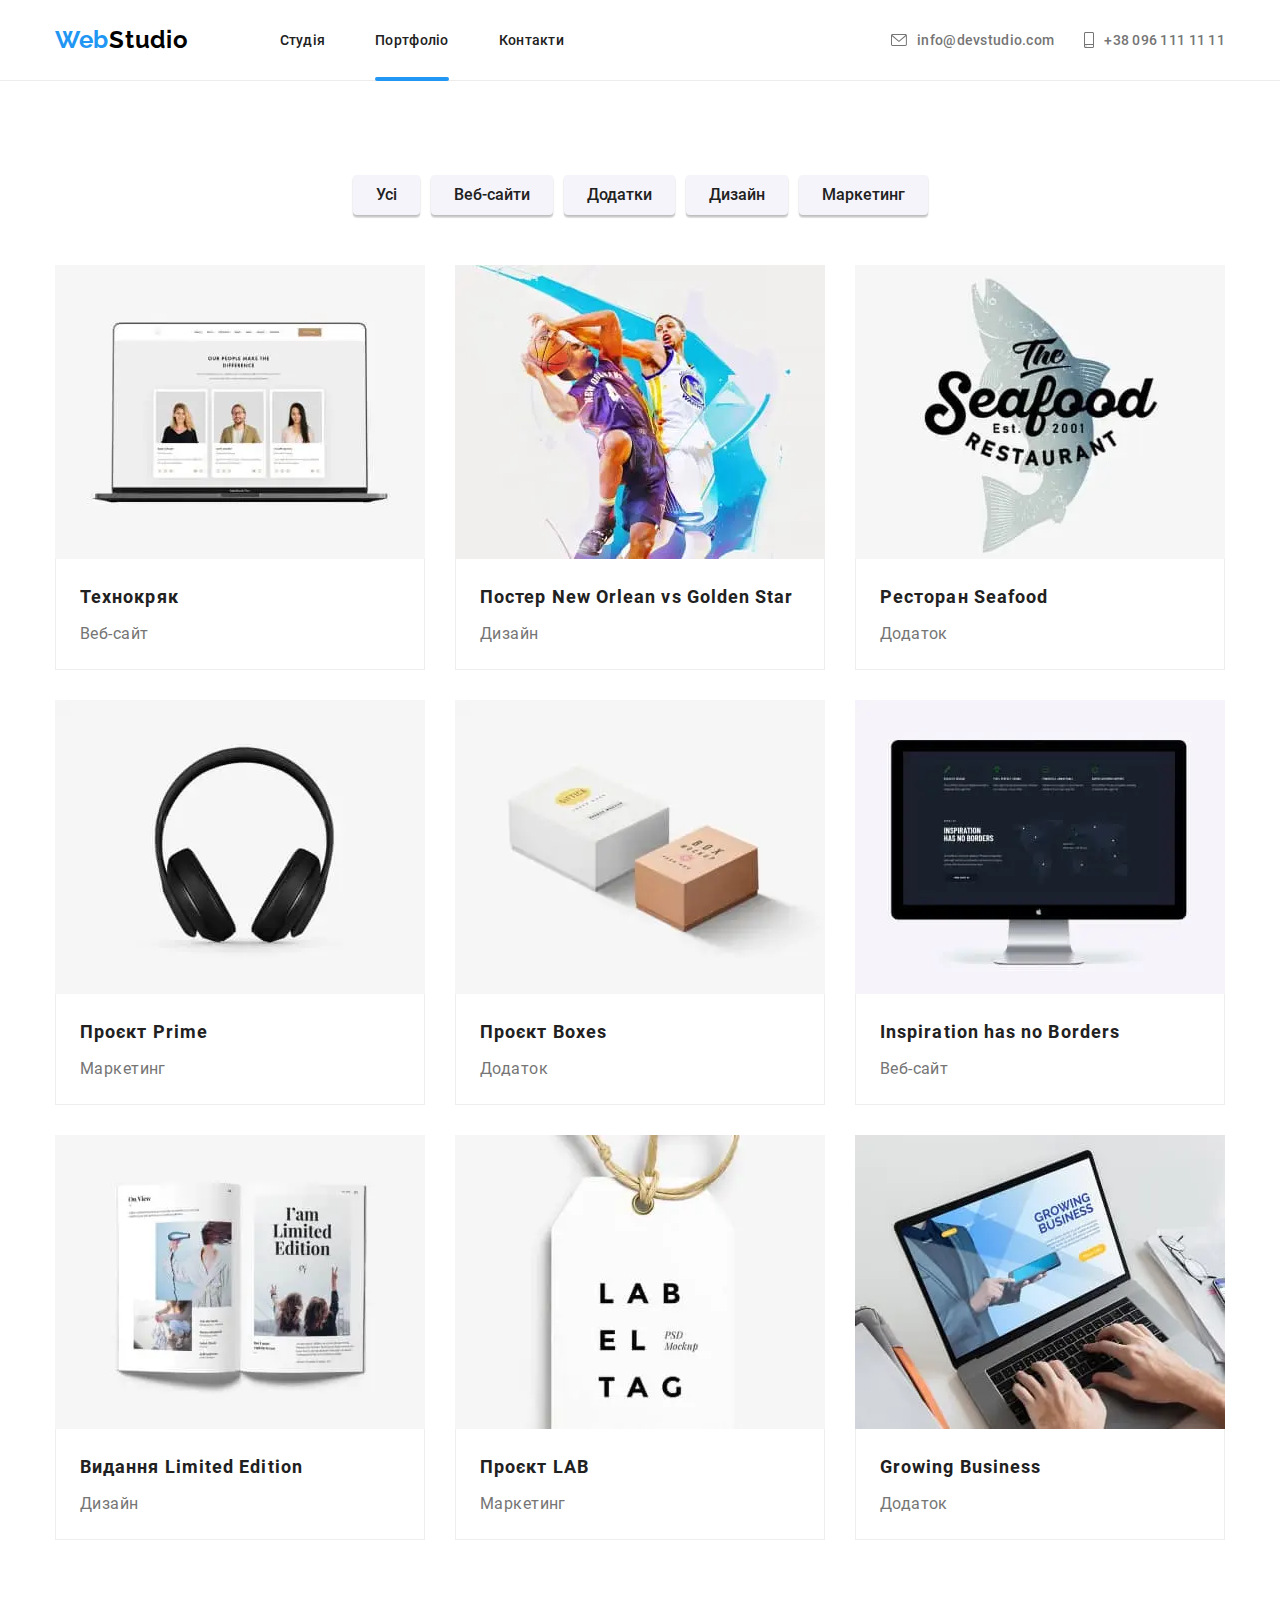
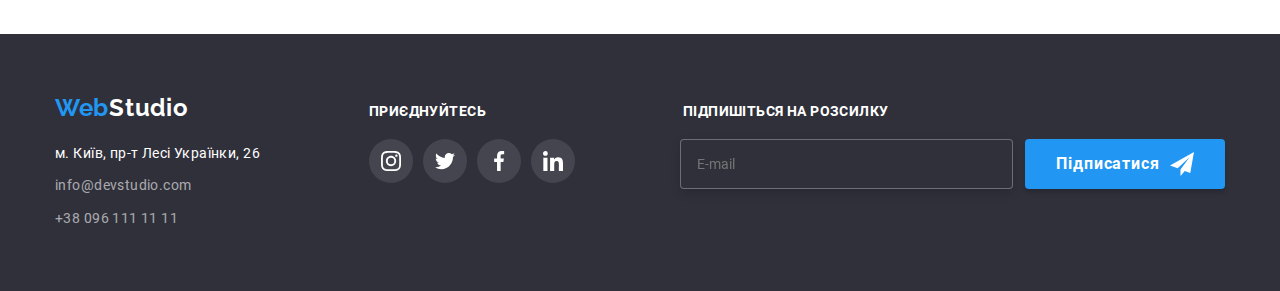
==== commit ef8702fd: "ДЗ8 Закончено" ====
--- a/portfolio.html
+++ b/portfolio.html
@@ -6,61 +6,115 @@
   <meta http-equiv="X-UA-Compatible" content="IE=edge" />
   <meta name="viewport" content="width=device-width, initial-scale=1.0" />
   <title>Портфоліо</title>
-  <link rel="preconnect" href="https://fonts.googleapis.com" />
+  <!-- <link rel="preconnect" href="https://fonts.googleapis.com" />
   <link rel="preconnect" href="https://fonts.gstatic.com" crossorigin />
   <link href="https://fonts.googleapis.com/css2?family=Raleway:wght@700&family=Roboto:wght@400;500;700;900&display=swap"
     rel="stylesheet" />
   <link rel="stylesheet"
-    href="https://cdnjs.cloudflare.com/ajax/libs/modern-normalize/1.1.0/modern-normalize.min.css" />
+    href="https://cdnjs.cloudflare.com/ajax/libs/modern-normalize/1.1.0/modern-normalize.min.css" /> -->
   <link rel="stylesheet" href="./css/main.min.css" />
 </head>
 
 <body>
   <header class="header">
-    <!-- шапка меню-->
-    <div class="container">
-      <div class="header__menu">
-        <nav class="nav">
-          <a class="logo" href="./index.html" lang="en">Web<span class="logo header__logo">Studio</span></a>
-          <button class="menu-toggle js-open-menu" aria-expanded="false" aria-controls="mobile-menu">
+    <!-- шапка меню -->
+    <div class="container header__container">
+      <nav class="nav">
+
+        <a class="logo" href="./index.html" lang="en">Web<span class="logo header__logo">Studio</span></a>
+        <button class="menu-toggle js-open-menu" aria-expanded="false" aria-controls="mobile-menu">
+          <svg width="40" height="40" aria-label="Перемикач мобільного меню">
+            <use class="nav__icon-menu" href="./images/icons/icons.svg#icon-menu_40px"></use>
+          </svg>
+        </button>
+
+        <div class="menu-container js-menu-container" id="mobile-menu">
+          <button class="menu-toggle js-close-menu">
             <svg width="40" height="40" aria-label="Перемикач мобільного меню">
-              <use class="nav__icon-menu" href="./images/icons/new/symbol-defs (1).svg#icon-menu_40px"></use>
+              <use class="menu-toggle__icon-cross" href="./images/icons/icons.svg#icon-close_40px"></use>
             </svg>
           </button>
-          
-          <ul class="nav__list flex">
-            <li class="nav__item nav__item--position-relative">
-              <a class="nav__link nav__link--accent" href="./index.html">Студія</a>
-            </li>
-            <li class="nav__item nav__item--position-relative">
-              <a class="nav__link nav__link--accent nav__link--active nav__link--after"
-                href="./portfolio.html">Портфоліо</a>
-            </li>
-            <li class="nav__item">
-              <a class="nav__link nav__link--accent" href="#">Контакти</a>
+
+          <ul class="menu">
+            <li class="menu__item">
+              <a class="menu__link menu__link--active" href="./index.html">Студія</a>
+            </li>
+            <li class="menu__item">
+              <a class="menu__link menu__link--accent" href="./portfolio.html">Портфоліо</a>
+            </li>
+            <li class="menu__item">
+              <a class="menu__link menu__link--accent" href="#">Контакти</a>
             </li>
           </ul>
-        </nav>
-        <!-- Контакты -->
-        <ul class="contacts-list flex">
-          <li class="contacts-list__item">
-            <a class="contacts-list__link contacts-list__link--accent" href="mailto:info@devstudio.com">
-              <svg class="contacts-list__icon" width="16" height="12">
-                <use href="./images/icons/icons.svg#icon-envelope"></use>
-              </svg>
-              <span>info@devstudio.com</span>
-            </a>
-          </li>
-          <li class="contacts-list__item">
-            <a class="contacts-list__link contacts-list__link--accent" href="tel:+380961111111">
-              <svg class="contacts-list__icon" width="10" height="16">
-                <use href="./images/icons/icons.svg#icon-smartphone"></use>
-              </svg>
-              <span>+38 096 111 11 11</span>
-            </a>
+
+          <!-- Контакты -->
+          <ul class="menu__contacts-list">
+            <li class="menu__contacts-list__item">
+              <a class="menu__contacts-list__link" href="tel:+380961111111">
+                <span>+38&nbsp;096&nbsp;111&nbsp;11&nbsp;11</span>
+              </a>
+            </li>
+            <li class="menu__contacts-list__item">
+              <a class="menu__contacts-list__link menu__contacts-list__link--style" href="mailto:info@devstudio.com">
+                <span>info@devstudio.com</span>
+              </a>
+            </li>
+          </ul>
+
+          <ul class="social-list-menu">
+            <li class="social-list-menu__ltem">
+              <a class="social-list-menu__link" href="" aria-label="Instagram Link">Instagram
+              </a>
+            </li>
+            <li class="social-list-menu__ltem">
+              <a class="social-list-menu__link" href="" aria-label="Twitter Link">Twitter
+              </a>
+            </li>
+            <li class="social-list-menu__ltem">
+              <a class="social-list-menu__link" href="" aria-label="Facebook Link">Facebook
+              </a>
+            </li>
+            <li class="social-list-menu__ltem">
+              <a class="social-list-menu__link" href="" aria-label="Linkedin Link">Linkedin
+              </a>
+            </li>
+          </ul>
+        </div>
+
+        <!-- Планшет -->
+        <ul class="nav__list">
+          <li class="nav__item nav__item--position-relative">
+            <a class="nav__link nav__link--accent " href="./index.html">Студія</a>
+          </li>
+          <li class="nav__item--position-relative nav__link--active nav__link--after">
+            <a class="nav__link nav__link--accent" href="./portfolio.html">Портфоліо</a>
+          </li>
+          <li class="nav__item">
+            <a class="nav__link nav__link--accent" href="#">Контакти</a>
           </li>
         </ul>
-      </div>
+      </nav>
+
+      <!-- Контакты -->
+      <ul class="contacts-list">
+        <li class="contacts-list__item">
+          <a class="contacts-list__link" href="mailto:info@devstudio.com">
+            <svg class="contacts-list__icon" width="16" height="12">
+              <use href="./images/icons/icons.svg#icon-envelope"></use>
+            </svg>
+            <span>info@devstudio.com</span>
+          </a>
+        </li>
+        <li class="contacts-list__item">
+          <a class="contacts-list__link" href="tel:+380961111111">
+            <svg class="contacts-list__icon" width="10" height="16">
+              <use href="./images/icons/icons.svg#icon-smartphone"></use>
+            </svg>
+            <span>+38&nbsp;096&nbsp;111&nbsp;11&nbsp;11</span>
+          </a>
+        </li>
+      </ul>
+
     </div>
   </header>
   <main>
@@ -95,18 +149,12 @@
               <div class="project__description-container">
                 <picture>
                   <!-- ПК -->
-                  <source srcset="
-                        ./images/portfolio/d-project-1@1x.webp 370w,
-                        ./images/portfolio/d-project-1@2x.webp 740w,
-                        ./images/portfolio/d-project-1@3x.webp 1110w
-                      " type="image/webp" media="(min-width: 1200px)"
-                    sizes="(min-width: 1200px) 370px, (min-width: 768px) 354px, (min-width: 480px) 450px" />
-                  <source srcset="
-                    ./images/portfolio/d-project-1@1x.jpg 370w
-                    ./images/portfolio/d-project-1@2x.jpg 740w,
+                  <source
+                    srcset="./images/portfolio/d-project-1@1x.webp 370w, ./images/portfolio/d-project-1@2x.webp 740w, ./images/portfolio/d-project-1@3x.webp 1110w"
+                    type="image/webp" media="(min-width: 1200px)" sizes="(min-width: 1200px) 370px" />
+                  <source srcset="./images/portfolio/d-project-1@1x.jpg 370w, ./images/portfolio/d-project-1@2x.jpg 740w,
                     ./images/portfolio/d-project-1@3x.jpg 1110w
-                  " media="(min-width: 1200px)"
-                    sizes="(min-width: 1200px) 370px, (min-width: 768px) 354px, (min-width: 480px) 450px" />
+                  " media="(min-width: 1200px)" sizes="(min-width: 1200px) 370px" />
                   <!-- Планшет -->
                   <source srcset="
                         ./images/portfolio/t-project-1@1x.webp 354w,
@@ -114,7 +162,7 @@
                         ./images/portfolio/t-project-1@3x.webp 1062w
                       " type="image/webp" media="(min-width: 769px)" sizes="(min-width: 769px) 354px" />
                   <source srcset="
-                    ./images/portfolio/t-project-1@1x.jpg 370w
+                    ./images/portfolio/t-project-1@1x.jpg 370w,
                     ./images/portfolio/t-project-1@2x.jpg 740w,
                     ./images/portfolio/t-project-1@3x.jpg 1110w
                   " media="(min-width: 769px)" sizes="(min-width: 768px) 354px" />
@@ -126,7 +174,7 @@
                       " type="image/webp" media="(min-width: 481px)"
                     sizes="(min-width: 1200px) 370px, (min-width: 769px) 354px, (min-width: 481px) 450px" />
                   <source srcset="
-                    ./images/portfolio/m-project-1@1x.jpg 370w
+                    ./images/portfolio/m-project-1@1x.jpg 370w,
                     ./images/portfolio/m-project-1@2x.jpg 740w,
                     ./images/portfolio/m-project-1@3x.jpg 1110w
                   " media="(min-width: 1200px)"
@@ -163,7 +211,7 @@
                       " type="image/webp" media="(min-width: 1200px)"
                     sizes="(min-width: 1200px) 370px, (min-width: 768px) 354px, (min-width: 480px) 450px" />
                   <source srcset="
-                    ./images/portfolio/d-project-2@1x.jpg 370w
+                    ./images/portfolio/d-project-2@1x.jpg 370w,
                     ./images/portfolio/d-project-2@2x.jpg 740w,
                     ./images/portfolio/d-project-2@3x.jpg 1110w
                   " media="(min-width: 1200px)"
@@ -176,7 +224,7 @@
                       " type="image/webp" media="(min-width: 769px)"
                     sizes="(min-width: 1200px) 370px, (min-width: 769px) 354px, (min-width: 480px) 450px" />
                   <source srcset="
-                    ./images/portfolio/t-project-2@1x.jpg 370w
+                    ./images/portfolio/t-project-2@1x.jpg 370w,
                     ./images/portfolio/t-project-2@2x.jpg 740w,
                     ./images/portfolio/t-project-2@3x.jpg 1110w
                   " media="(min-width: 1200px)"
@@ -189,7 +237,7 @@
                       " type="image/webp" media="(min-width: 481px)"
                     sizes="(min-width: 1200px) 370px, (min-width: 769px) 354px, (min-width: 481px) 450px" />
                   <source srcset="
-                    ./images/portfolio/m-project-2@1x.jpg 370w
+                    ./images/portfolio/m-project-2@1x.jpg 370w,
                     ./images/portfolio/m-project-2@2x.jpg 740w,
                     ./images/portfolio/m-project-2@3x.jpg 1110w
                   " media="(min-width: 1200px)"
@@ -229,7 +277,7 @@
                       " type="image/webp" media="(min-width: 1200px)"
                     sizes="(min-width: 1200px) 370px, (min-width: 768px) 354px, (min-width: 480px) 450px" />
                   <source srcset="
-                    ./images/portfolio/d-project-3@1x.jpg 370w
+                    ./images/portfolio/d-project-3@1x.jpg 370w,
                     ./images/portfolio/d-project-3@2x.jpg 740w,
                     ./images/portfolio/d-project-3@3x.jpg 1110w
                   " media="(min-width: 1200px)"
@@ -242,7 +290,7 @@
                       " type="image/webp" media="(min-width: 769px)"
                     sizes="(min-width: 1200px) 370px, (min-width: 769px) 354px, (min-width: 480px) 450px" />
                   <source srcset="
-                    ./images/portfolio/t-project-3@1x.jpg 370w
+                    ./images/portfolio/t-project-3@1x.jpg 370w,
                     ./images/portfolio/t-project-3@2x.jpg 740w,
                     ./images/portfolio/t-project-3@3x.jpg 1110w
                   " media="(min-width: 1200px)"
@@ -255,7 +303,7 @@
                       " type="image/webp" media="(min-width: 481px)"
                     sizes="(min-width: 1200px) 370px, (min-width: 769px) 354px, (min-width: 481px) 450px" />
                   <source srcset="
-                    ./images/portfolio/m-project-3@1x.jpg 370w
+                    ./images/portfolio/m-project-3@1x.jpg 370w,
                     ./images/portfolio/m-project-3@2x.jpg 740w,
                     ./images/portfolio/m-project-3@3x.jpg 1110w
                   " media="(min-width: 1200px)"
@@ -294,7 +342,7 @@
                       " type="image/webp" media="(min-width: 1200px)"
                     sizes="(min-width: 1200px) 370px, (min-width: 768px) 354px, (min-width: 480px) 450px" />
                   <source srcset="
-                    ./images/portfolio/d-project-4@1x.jpg 370w
+                    ./images/portfolio/d-project-4@1x.jpg 370w,
                     ./images/portfolio/d-project-4@2x.jpg 740w,
                     ./images/portfolio/d-project-4@3x.jpg 1110w
                   " media="(min-width: 1200px)"
@@ -307,7 +355,7 @@
                       " type="image/webp" media="(min-width: 769px)"
                     sizes="(min-width: 1200px) 370px, (min-width: 769px) 354px, (min-width: 480px) 450px" />
                   <source srcset="
-                    ./images/portfolio/t-project-4@1x.jpg 370w
+                    ./images/portfolio/t-project-4@1x.jpg 370w,
                     ./images/portfolio/t-project-4@2x.jpg 740w,
                     ./images/portfolio/t-project-4@3x.jpg 1110w
                   " media="(min-width: 1200px)"
@@ -320,7 +368,7 @@
                       " type="image/webp" media="(min-width: 481px)"
                     sizes="(min-width: 1200px) 370px, (min-width: 769px) 354px, (min-width: 481px) 450px" />
                   <source srcset="
-                    ./images/portfolio/m-project-4@1x.jpg 370w
+                    ./images/portfolio/m-project-4@1x.jpg 370w,
                     ./images/portfolio/m-project-4@2x.jpg 740w,
                     ./images/portfolio/m-project-4@3x.jpg 1110w
                   " media="(min-width: 1200px)"
@@ -360,7 +408,7 @@
                       " type="image/webp" media="(min-width: 1200px)"
                     sizes="(min-width: 1200px) 370px, (min-width: 768px) 354px, (min-width: 480px) 450px" />
                   <source srcset="
-                    ./images/portfolio/d-project-5@1x.jpg 370w
+                    ./images/portfolio/d-project-5@1x.jpg 370w,
                     ./images/portfolio/d-project-5@2x.jpg 740w,
                     ./images/portfolio/d-project-5@3x.jpg 1110w
                   " media="(min-width: 1200px)"
@@ -373,7 +421,7 @@
                       " type="image/webp" media="(min-width: 769px)"
                     sizes="(min-width: 1200px) 370px, (min-width: 769px) 354px, (min-width: 480px) 450px" />
                   <source srcset="
-                    ./images/portfolio/t-project-5@1x.jpg 370w
+                    ./images/portfolio/t-project-5@1x.jpg 370w,
                     ./images/portfolio/t-project-5@2x.jpg 740w,
                     ./images/portfolio/t-project-5@3x.jpg 1110w
                   " media="(min-width: 1200px)"
@@ -386,7 +434,7 @@
                       " type="image/webp" media="(min-width: 481px)"
                     sizes="(min-width: 1200px) 370px, (min-width: 769px) 354px, (min-width: 481px) 450px" />
                   <source srcset="
-                    ./images/portfolio/m-project-5@1x.jpg 370w
+                    ./images/portfolio/m-project-5@1x.jpg 370w,
                     ./images/portfolio/m-project-5@2x.jpg 740w,
                     ./images/portfolio/m-project-5@3x.jpg 1110w
                   " media="(min-width: 1200px)"
@@ -426,7 +474,7 @@
                       " type="image/webp" media="(min-width: 1200px)"
                     sizes="(min-width: 1200px) 370px, (min-width: 768px) 354px, (min-width: 480px) 450px" />
                   <source srcset="
-                    ./images/portfolio/d-project-6@1x.jpg 370w
+                    ./images/portfolio/d-project-6@1x.jpg 370w,
                     ./images/portfolio/d-project-6@2x.jpg 740w,
                     ./images/portfolio/d-project-6@3x.jpg 1110w
                   " media="(min-width: 1200px)"
@@ -439,7 +487,7 @@
                       " type="image/webp" media="(min-width: 769px)"
                     sizes="(min-width: 1200px) 370px, (min-width: 769px) 354px, (min-width: 480px) 450px" />
                   <source srcset="
-                    ./images/portfolio/t-project-6@1x.jpg 370w
+                    ./images/portfolio/t-project-6@1x.jpg 370w,
                     ./images/portfolio/t-project-6@2x.jpg 740w,
                     ./images/portfolio/t-project-6@3x.jpg 1110w
                   " media="(min-width: 1200px)"
@@ -452,7 +500,7 @@
                       " type="image/webp" media="(min-width: 481px)"
                     sizes="(min-width: 1200px) 370px, (min-width: 769px) 354px, (min-width: 481px) 450px" />
                   <source srcset="
-                    ./images/portfolio/m-project-6@1x.jpg 370w
+                    ./images/portfolio/m-project-6@1x.jpg 370w,
                     ./images/portfolio/m-project-6@2x.jpg 740w,
                     ./images/portfolio/m-project-6@3x.jpg 1110w
                   " media="(min-width: 1200px)"
@@ -492,7 +540,7 @@
                       " type="image/webp" media="(min-width: 1200px)"
                     sizes="(min-width: 1200px) 370px, (min-width: 768px) 354px, (min-width: 480px) 450px" />
                   <source srcset="
-                    ./images/portfolio/d-project-7@1x.jpg 370w
+                    ./images/portfolio/d-project-7@1x.jpg 370w,
                     ./images/portfolio/d-project-7@2x.jpg 740w,
                     ./images/portfolio/d-project-7@3x.jpg 1110w
                   " media="(min-width: 1200px)"
@@ -505,7 +553,7 @@
                       " type="image/webp" media="(min-width: 769px)"
                     sizes="(min-width: 1200px) 370px, (min-width: 769px) 354px, (min-width: 480px) 450px" />
                   <source srcset="
-                    ./images/portfolio/t-project-7@1x.jpg 370w
+                    ./images/portfolio/t-project-7@1x.jpg 370w,
                     ./images/portfolio/t-project-7@2x.jpg 740w,
                     ./images/portfolio/t-project-7@3x.jpg 1110w
                   " media="(min-width: 1200px)"
@@ -518,7 +566,7 @@
                       " type="image/webp" media="(min-width: 481px)"
                     sizes="(min-width: 1200px) 370px, (min-width: 769px) 354px, (min-width: 481px) 450px" />
                   <source srcset="
-                    ./images/portfolio/m-project-7@1x.jpg 370w
+                    ./images/portfolio/m-project-7@1x.jpg 370w,
                     ./images/portfolio/m-project-7@2x.jpg 740w,
                     ./images/portfolio/m-project-7@3x.jpg 1110w
                   " media="(min-width: 1200px)"
@@ -558,7 +606,7 @@
                       " type="image/webp" media="(min-width: 1200px)"
                     sizes="(min-width: 1200px) 370px, (min-width: 768px) 354px, (min-width: 480px) 450px" />
                   <source srcset="
-                    ./images/portfolio/d-project-8@1x.jpg 370w
+                    ./images/portfolio/d-project-8@1x.jpg 370w,
                     ./images/portfolio/d-project-8@2x.jpg 740w,
                     ./images/portfolio/d-project-8@3x.jpg 1110w
                   " media="(min-width: 1200px)"
@@ -571,7 +619,7 @@
                       " type="image/webp" media="(min-width: 769px)"
                     sizes="(min-width: 1200px) 370px, (min-width: 769px) 354px, (min-width: 480px) 450px" />
                   <source srcset="
-                    ./images/portfolio/t-project-8@1x.jpg 370w
+                    ./images/portfolio/t-project-8@1x.jpg 370w,
                     ./images/portfolio/t-project-8@2x.jpg 740w,
                     ./images/portfolio/t-project-8@3x.jpg 1110w
                   " media="(min-width: 1200px)"
@@ -584,7 +632,7 @@
                       " type="image/webp" media="(min-width: 481px)"
                     sizes="(min-width: 1200px) 370px, (min-width: 769px) 354px, (min-width: 481px) 450px" />
                   <source srcset="
-                    ./images/portfolio/m-project-8@1x.jpg 370w
+                    ./images/portfolio/m-project-8@1x.jpg 370w,
                     ./images/portfolio/m-project-8@2x.jpg 740w,
                     ./images/portfolio/m-project-8@3x.jpg 1110w
                   " media="(min-width: 1200px)"
@@ -623,7 +671,7 @@
                       " type="image/webp" media="(min-width: 1200px)"
                     sizes="(min-width: 1200px) 370px, (min-width: 768px) 354px, (min-width: 480px) 450px" />
                   <source srcset="
-                    ./images/portfolio/d-project-9@1x.jpg 370w
+                    ./images/portfolio/d-project-9@1x.jpg 370w,
                     ./images/portfolio/d-project-9@2x.jpg 740w,
                     ./images/portfolio/d-project-9@3x.jpg 1110w
                   " media="(min-width: 1200px)"
@@ -636,7 +684,7 @@
                       " type="image/webp" media="(min-width: 769px)"
                     sizes="(min-width: 1200px) 370px, (min-width: 769px) 354px, (min-width: 480px) 450px" />
                   <source srcset="
-                    ./images/portfolio/t-project-9@1x.jpg 370w
+                    ./images/portfolio/t-project-9@1x.jpg 370w,
                     ./images/portfolio/t-project-9@2x.jpg 740w,
                     ./images/portfolio/t-project-9@3x.jpg 1110w
                   " media="(min-width: 1200px)"
@@ -649,7 +697,7 @@
                       " type="image/webp" media="(min-width: 481px)"
                     sizes="(min-width: 1200px) 370px, (min-width: 769px) 354px, (min-width: 481px) 450px" />
                   <source srcset="
-                    ./images/portfolio/m-project-9@1x.jpg 370w
+                    ./images/portfolio/m-project-9@1x.jpg 370w,
                     ./images/portfolio/m-project-9@2x.jpg 740w,
                     ./images/portfolio/m-project-9@3x.jpg 1110w
                   " media="(min-width: 1200px)"
@@ -693,11 +741,11 @@
               <a class="address__link" href="https://goo.gl/maps/CPtrU1FHBa2aNyZL9" target="_blank"
                 rel="noopener noreferrer nofollow">м. Київ, пр-т Лесі Українки, 26</a>
             </li>
-            <li class="address__item address__item--margin-top">
+            <li class="address__item">
               <a class="address__link address__link--footer-color"
                 href="mailto:info@devstudio.com">info@devstudio.com</a>
             </li>
-            <li class="address__item address__item--margin-top">
+            <li class="address__item">
               <a class="address__link address__link--footer-color" href="tel:+380961111111">+38 096 111 11 11</a>
             </li>
           </ul>
@@ -709,11 +757,11 @@
       <div class="footer__wrapper">
         <p class="footer__text">Приєднуйтесь</p>
 
-        <ul class="social-list">
+        <ul class="social-list social-list--footer-jc-start">
           <li class="social-list__ltem">
             <a class="social-list__link social-list__link--bg" href="" aria-label="Instagram Link">
               <svg width="20" height="20">
-                <use href="./images/icons/icons.svg#icon-instagram-w"></use>
+                <use href="./images/icons/icons.svg#icon-instagram-footer"></use>
               </svg>
             </a>
           </li>
@@ -721,21 +769,21 @@
           <li class="social-list__ltem">
             <a class="social-list__link social-list__link--bg" href="" aria-label="Twitter Link">
               <svg width="20" height="20">
-                <use href="./images/icons/icons.svg#icon-twitter-w"></use>
+                <use href="./images/icons/icons.svg#icon-twitter-footer"></use>
               </svg>
             </a>
           </li>
           <li class="social-list__ltem">
             <a class="social-list__link social-list__link--bg" href="" aria-label="Facebook Link">
               <svg width="20" height="20">
-                <use href="./images/icons/icons.svg#icon-facebook-w"></use>
+                <use href="./images/icons/icons.svg#icon-facebook-footer"></use>
               </svg>
             </a>
           </li>
           <li class="social-list__ltem">
             <a class="social-list__link social-list__link--bg" href="" aria-label="Linkedin Link">
               <svg width="20" height="20">
-                <use href="./images/icons/icons.svg#icon-linkedin-w"></use>
+                <use href="./images/icons/icons.svg#icon-linkedin-footer"></use>
               </svg>
             </a>
           </li>
@@ -745,11 +793,9 @@
       <div class="footer__wrapper-form">
         <p class="footer__text">Підпишіться на розсилку</p>
         <!-- Форма с email -->
-
         <form class="form-mail" name="footer-mail" novalidate>
           <label class="form-mail__label" for="user_email"></label>
           <input class="form-mail__input" type="email" name="email" id="user_email" placeholder="E-mail" required />
-
           <button class="button btn-send" type="submit">
             <span class="btn-send__text"> Підписатися</span>
             <svg class="btn-send__icon" width="24" height="24">
--- a/css/main.min.css
+++ b/css/main.min.css
@@ -1 +1 @@
-h1,h2,h3,p{margin:0;padding:0}a{text-decoration:none}img,a,svg{display:block}img{max-width:100%;height:auto;width:100%}ul{list-style:none;margin:0;padding:0}.flex{display:flex;justify-content:center;align-items:center}.no-padding{padding:0}.list{margin:0;padding:0;text-decoration:none}.section{padding-top:60px;padding-bottom:60px}@media screen and (min-width: 1200px){.section{padding-top:94px;padding-bottom:94px}}.visually-hidden{position:absolute;white-space:nowrap;width:1px;height:1px;overflow:hidden;border:0;padding:0;clip:rect(0 0 0 0);clip-path:inset(50%);margin:-1px}.no-padding-top{padding-top:0}.container{margin:auto;padding:0 15px;width:100%}@media screen and (min-width: 480px){.container{width:480px}}@media screen and (min-width: 768px){.container{width:768px}}@media screen and (min-width: 1200px){.container{width:1170px}}body{font-family:"Roboto";font-style:normal;font-weight:400;font-size:14px;line-height:1.7142857143;letter-spacing:.03em;background-color:#fff;color:#757575;margin:0%}.section__title{font-size:28px;line-height:1.1785714286;text-align:center;color:#212121;margin-bottom:30px}.header{position:relative;border-bottom:1px solid #ececec}@media screen and (min-width: 768px){.header__menu{display:flex;justify-content:space-between}}@media screen and (max-width: 1200px){.header__menu{display:flex}}.hero{margin-left:auto;margin-right:auto;text-align:center;padding-top:200px;padding-bottom:200px;background-color:#c4c4c4;background:linear-gradient(to right, rgba(47, 48, 58, 0.4), rgba(47, 48, 58, 0.4)),url(../images/studio/Hero/m-hero@1x.jpg);background-size:cover;background-position:center;background-repeat:no-repeat}.hero__title{width:360px;margin-left:auto;margin-right:auto;margin-bottom:30px;font-weight:900;font-size:26px;line-height:1.6153846154;letter-spacing:.06em;text-transform:uppercase;color:#fff}@media screen and (max-width: 481px){.hero__title{font-weight:700;font-size:20px;line-height:1.5;letter-spacing:.04em}}@media screen and (min-device-pixel-ratio: 2),screen and (-webkit-min-device-pixel-ratio: 2),screen and (-o-mini-device-pixel-ratio: 2/1),screen and (min-resolution: 192dpi),screen and (min-resolution: 2dppx){.hero{background:linear-gradient(to right, rgba(47, 48, 58, 0.4), rgba(47, 48, 58, 0.4)),url(../images/studio/Hero/m-hero@2x.jpg)}}@media screen and (min-device-pixel-ratio: 3),screen and (-webkit-min-device-pixel-ratio: 3),screen and (-o-mini-device-pixel-ratio: 3/1),screen and (min-resolution: 228dpi),screen and (min-resolution: 3dppx){.hero{background:linear-gradient(to right, rgba(47, 48, 58, 0.4), rgba(47, 48, 58, 0.4)),url(../images/studio/Hero/m-hero@3x.jpg)}}@media screen and (min-width: 577px)and (max-width: 960px){.hero{background:linear-gradient(to right, rgba(47, 48, 58, 0.4), rgba(47, 48, 58, 0.4)),url(../images/studio/Hero/t-hero@1x.jpg)}}@media screen and (min-width: 577px)and (max-width: 960px)and (min-device-pixel-ratio: 2),screen and (min-width: 577px)and (max-width: 960px)and (-webkit-min-device-pixel-ratio: 2),screen and (min-width: 577px)and (max-width: 960px)and (-o-mini-device-pixel-ratio: 2/1),screen and (min-width: 577px)and (max-width: 960px)and (min-resolution: 192dpi),screen and (min-width: 577px)and (max-width: 960px)and (min-resolution: 2dppx){.hero{background:linear-gradient(to right, rgba(47, 48, 58, 0.4), rgba(47, 48, 58, 0.4)),url(../images/studio/Hero/t-hero@2x.jpg)}}@media screen and (min-width: 577px)and (max-width: 960px)and (min-device-pixel-ratio: 3),screen and (min-width: 577px)and (max-width: 960px)and (-webkit-min-device-pixel-ratio: 3),screen and (min-width: 577px)and (max-width: 960px)and (-o-mini-device-pixel-ratio: 3/1),screen and (min-width: 577px)and (max-width: 960px)and (min-resolution: 228dpi),screen and (min-width: 577px)and (max-width: 960px)and (min-resolution: 3dppx){.hero{background:linear-gradient(to right, rgba(47, 48, 58, 0.4), rgba(47, 48, 58, 0.4)),url(../images/studio/Hero/t-hero@3x.jpg)}}@media screen and (min-width: 960px){.hero{background:linear-gradient(to right, rgba(47, 48, 58, 0.4), rgba(47, 48, 58, 0.4)),url(../images/studio/Hero/d-hero@1x.jpg)}}@media screen and (min-width: 960px)and (min-device-pixel-ratio: 2),screen and (min-width: 960px)and (-webkit-min-device-pixel-ratio: 2),screen and (min-width: 960px)and (-o-mini-device-pixel-ratio: 2/1),screen and (min-width: 960px)and (min-resolution: 192dpi),screen and (min-width: 960px)and (min-resolution: 2dppx){.hero{background:linear-gradient(to right, rgba(47, 48, 58, 0.4), rgba(47, 48, 58, 0.4)),url(../images/studio/Hero/d-hero@2x.jpg)}}@media screen and (min-width: 960px)and (min-device-pixel-ratio: 3),screen and (min-width: 960px)and (-webkit-min-device-pixel-ratio: 3),screen and (min-width: 960px)and (-o-mini-device-pixel-ratio: 3/1),screen and (min-width: 960px)and (min-resolution: 228dpi),screen and (min-width: 960px)and (min-resolution: 3dppx){.hero{background:linear-gradient(to right, rgba(47, 48, 58, 0.4), rgba(47, 48, 58, 0.4)),url(../images/studio/Hero/d-hero@3x.jpg)}}.logo{font-family:"Raleway";font-style:normal;font-weight:700;font-size:24px;line-height:1.1666666667;letter-spacing:.03em;background-color:#fff;color:#2196f3;background:none;display:flex;align-items:center;height:60px}.header__logo{color:#000}.footer__logo{color:#fff;background:#2f303a}@media screen and (min-width: 480px){.header__logo{color:#000}.footer__logo{color:#fff;background:#2f303a;margin:0}}.nav{color:#212121;display:flex;align-items:center;position:relative;justify-content:space-between}@media screen and (max-width: 768px){.nav__list{display:none}}.nav__link{font-family:"Roboto";font-style:normal;font-weight:500;font-size:14px;line-height:1.1428571429;letter-spacing:.02em;background-color:#fff;color:#212121;transition-duration:250ms;transition-timing-function:cubic-bezier(0.4, 0, 0.2, 1)}.nav__link--active,.nav__link--accent:hover,.nav__link--accent:focus{color:#2196f3}.nav__link--after::after{display:block;position:absolute;content:"";width:100%;height:4px;background-color:#2196f3;border-radius:2px;bottom:-1px}.nav__item--position-relative{display:inline-block;position:relative}@media screen and (min-width: 768px){.mob-menu{display:none}.nav{align-items:center;justify-content:space-between}.nav__list{display:flex;flex-flow:nowrap;gap:50px;margin-left:91px}.nav__link{display:block;padding-top:32px;padding-bottom:32px}}@media screen and (min-width: 1200px){.nav__list{gap:50px;margin-left:91px}.nav__link{display:block;padding-top:32px;padding-bottom:32px}}.menu-container{position:fixed;top:0;left:0;bottom:0;width:100%;height:100vh;padding:10px 10px;background-color:#fff;z-index:2;transform:translateX(100%);transition:transform 250ms ease-in-out}.menu-container.is-open{transform:translateX(0)}.menu-container .menu-toggle{position:absolute;top:10px;right:15px}.menu-toggle{min-height:40px;min-width:40px;position:absolute;top:10px;right:15px;margin:0;padding:0;background-color:rgba(0,0,0,0);cursor:pointer;border:none;outline:none}.menu-toggle:hover .menu-toggle__icon-cross,.menu-toggle:focus .menu-toggle__icon-cross,.menu-toggle:hover .menu-toggle__icon-menu,.menu-toggle:focus .menu-toggle__icon-menu{fill:#2196f3;transition-duration:250ms;transition-timing-function:cubic-bezier(0.4, 0, 0.2, 1)}.menu{margin-bottom:200px}.menu__item:not(:last-child){margin-bottom:10px}.menu__link{display:inline-block;font-family:"Roboto";font-style:normal;font-weight:500;font-size:10vw;line-height:1.75;letter-spacing:.02em;background-color:#fff;color:#212121}.menu__link--active,.menu__link--accent:hover,.menu__link--accent:focus{color:#2196f3}.menu__contacts-list{display:flex;flex-flow:column;gap:32px;margin-bottom:64px}.menu__contacts-list__link{font-family:"Roboto";font-style:normal;font-weight:500;font-size:10vw;line-height:1.2857142857;letter-spacing:.02em;background-color:#fff;color:#2196f3;transition-duration:250ms;transition-timing-function:cubic-bezier(0.4, 0, 0.2, 1)}.menu__contacts-list__link--style{font-size:5vw;color:#757575}.menu__contacts-list__link--accent,.menu__contacts-list__link:hover,.menu__contacts-list__link:focus{color:#2196f3}@media(min-width: 768px){.menu-toggle{display:none}}@media screen and (min-width: 481px){.menu-container{padding:48px 40px}.menu{margin-bottom:130px}.menu__item:not(:last-child){margin-bottom:32px}.menu__link{font-style:normal;font-size:40px;line-height:1.175;background-color:#fff}.menu__contacts-list__link{font-style:normal;font-size:34px;line-height:1.1764705882;background-color:#fff}.menu__contacts-list__link--style{font-size:24px;color:#757575;line-height:1.1666666667}}@media screen and (max-width: 768px){.contacts-list{display:none}}.contacts-list__link{transition-duration:250ms;transition-timing-function:cubic-bezier(0.4, 0, 0.2, 1)}.contacts-list__link--accent,.contacts-list__link:hover,.contacts-list__link:focus{color:#2196f3}.contacts-list__link:hover,.contacts-list__link:focus{color:#2196f3}.contacts-list__link:hover .contacts-list__icon,.contacts-list__link:focus .contacts-list__icon{fill:#2196f3}.contacts-list__icon{fill:#757575;transition-duration:250ms;transition-timing-function:cubic-bezier(0.4, 0, 0.2, 1)}@media screen and (min-width: 769px){.contacts-list{display:flex;flex-flow:column;gap:10px;align-items:flex-start}.contacts-list__link{display:inline-flex;align-items:center;gap:10px;font-family:"Roboto";font-style:normal;font-weight:500;font-size:12px;line-height:1.1666666667;letter-spacing:.02em;background-color:#fff;color:#757575}}@media screen and (min-width: 1200px){.contacts-list{margin-left:auto;gap:30px;flex-flow:row}.contacts-list__link{padding-top:32px;padding-bottom:32px;font-family:"Roboto";font-style:normal;font-weight:500;font-size:14px;line-height:1.1428571429;letter-spacing:.02em;background-color:#fff;color:#757575}}.social-list-menu{display:flex;gap:5px}.social-list-menu__ltem:not(:last-child){padding-left:9px;padding-right:9px;border-right:1px solid rgba(33,33,33,.2)}.social-list-menu__ltem:last-child{padding-left:9px}.social-list-menu__ltem:first-child{padding-left:0}.social-list-menu__link{display:inline-block;font-family:"Roboto";font-style:normal;font-weight:500;font-size:4vw;line-height:1.4285714286;letter-spacing:.02em;background-color:#fff;color:#2196f3}@media screen and (min-width: 481px){.social-list-menu__link{font-family:"Roboto";font-style:normal;font-size:18px;line-height:1.2222222222;background-color:#fff}}.features-list{padding-bottom:0}@media screen and (min-width: 768px){.features-list{display:flex;flex-wrap:wrap;gap:30px}.features-list__item{flex-basis:calc((100% - 30px)/2)}}@media screen and (min-width: 768px)and (min-width: 1200px){.features-list{flex-wrap:nowrap;gap:30px}}.features-list__item:not(:last-child){margin-bottom:30px}@media screen and (min-width: 768px){.features-list__item:not(:last-child){width:50%}}.features-list__subtitle{margin-bottom:10px;text-align:center;text-transform:uppercase;color:#212121}.features-list__text{width:450px;line-height:1.7142857143}@media screen and (min-width: 768px){.features-list__text{width:100%;height:48px}}.features-list .wrapper-icon{display:flex;align-items:center;justify-content:center;height:120px;border-radius:4px;margin-bottom:30px;background-color:#f5f4fa}@media screen and (max-width: 767px){.our-work{display:none}}.our-work__list{display:flex;gap:30px}.our-work__container{position:relative;overflow:hidden}.our-work__text{display:flex;position:absolute;width:100%;height:70px;left:0;bottom:0;font-weight:700;line-height:1.1428571429;align-items:center;justify-content:center;text-transform:uppercase;color:#fff;background-color:rgba(47,48,58,.8)}.team{background-color:#f5f4fa}@media screen and (min-width: 768px){.team-list{display:flex;flex-wrap:wrap;gap:30px}}.team-list__item{background:#fff;box-shadow:0px 1px 3px rgba(0,0,0,.12),0px 1px 1px rgba(0,0,0,.14),0px 2px 1px rgba(0,0,0,.2);border-radius:0px 0px 4px 4px;margin-bottom:30px}@media screen and (min-width: 768px){.team-list__item{flex-basis:calc((100% - 30px)/2)}}@media screen and (min-width: 1200px){.team-list__item{flex-wrap:nowrap;flex-basis:calc((100% - 90px)/4)}}.team-list__caption{padding-top:30px;padding-bottom:30px}.team-list__subtitle{margin-bottom:10px;font-weight:500;font-size:16px;line-height:1.1875;text-align:center;color:#212121}.team-list__text{font-size:16px;line-height:1.1875;text-align:center;margin-bottom:16px}.social-list{display:flex;justify-content:center;gap:10px}.social-list__link{display:flex;justify-content:center;align-items:center;width:44px;height:44px;border-radius:50%;background:#fff;fill:#afb1b8;transition-duration:250ms;transition-timing-function:cubic-bezier(0.4, 0, 0.2, 1)}.social-list__link-text{font-family:"Roboto";font-style:normal;font-weight:500;font-size:18px;line-height:1.2222222222;letter-spacing:.02em;background-color:#fff;color:#2196f3}.social-list__link:hover,.social-list__link:focus{background-color:#2196f3;fill:#fff}.social-list__link--bg{background-color:rgba(255,255,255,.1)}.social-list__svg{transition-duration:250ms;transition-timing-function:cubic-bezier(0.4, 0, 0.2, 1)}.clients-list{display:flex;justify-content:space-between;flex-wrap:wrap;gap:30px}.clients-list__link{display:flex;justify-content:center;width:100%;height:92px;border:1px solid #afb1b8;border-radius:4px;transition-duration:250ms;transition-timing-function:cubic-bezier(0.4, 0, 0.2, 1)}.clients-list__link:hover .clients-list__icon,.clients-list__link:focus .clients-list__icon{fill:#2196f3}.clients-list__link:hover,.clients-list__link:focus{border:1px solid #2196f3}.clients-list__icon{fill:#afb1b8;transition-duration:250ms;transition-timing-function:cubic-bezier(0.4, 0, 0.2, 1)}@media screen and (max-width: 767px){.clients-list__item{flex-basis:calc((100% - 30px)/2)}}@media screen and (min-width: 768px){.clients-list__item{flex-basis:calc((100% - 60px)/3)}}@media screen and (min-width: 1200px){.clients-list__item{flex-basis:calc((100% - 150px)/6)}}.footer{padding-top:60px;padding-bottom:60px;background:#2f303a}.footer__container{display:flex;align-items:center;text-align:center;flex-flow:column wrap;gap:60px}@media screen and (min-width: 768px){.footer__container{justify-content:space-around;display:flex;flex-flow:row wrap;align-items:baseline}}@media screen and (min-width: 1200px){.footer__container{display:flex;flex-flow:unset;align-items:baseline}}.footer__text{text-align:center;font-weight:700;line-height:1.1428571429;text-transform:uppercase;color:#fff}.footer__wrapper{width:100%;display:flex;flex-flow:column;align-items:center;text-align:center;width:100%;gap:20px}@media screen and (min-width: 768px){.footer__wrapper{width:45%}}.footer__wrapper-form{display:flex;flex-flow:column;align-items:center;width:100%}.address{margin-top:4px}.address__item--margin-top{margin-top:8px}.address__link{font-style:normal;line-height:1.7;color:#fff}.address__link--footer-color{color:rgba(255,255,255,.6)}.address__link--footer-color:hover,.address__link--footer-color:focus{color:#2196f3;transition-duration:250ms;transition-timing-function:cubic-bezier(0.4, 0, 0.2, 1)}.form-mail{display:flex;flex-flow:column;align-items:center;gap:20px;width:100%}@media screen and (min-width: 768px){.form-mail{width:450px}}.form-mail__input{width:100%;height:50px;border:1px solid rgba(255,255,255,.3);filter:drop-shadow(0px 4px 4px rgba(0, 0, 0, 0.15));border-radius:4px;background-color:#2f303a;padding:15px 16px;color:rgba(255,255,255,.6)}.form-mail__input:hover,.form-mail__input:focus{border:1px solid #2196f3;transition-property:border;transition-duration:250ms;transition-timing-function:cubic-bezier(0.4, 0, 0.2, 1)}.backdrop{position:fixed;top:0;bottom:0;width:100%;height:100vh;background:rgba(0,0,0,.2);z-index:1;transition-duration:250ms;transition-timing-function:cubic-bezier(0.4, 0, 0.2, 1);backdrop-filter:blur(10px)}.modal{position:absolute;top:0;left:0%;bottom:0;right:0;margin:auto;width:450px;height:609px;padding:40px;background-color:#fff;box-shadow:0px 1px 3px rgba(0,0,0,.12),0px 1px 1px rgba(0,0,0,.14),0px 2px 1px rgba(0,0,0,.2);border-radius:4px;transition-duration:250ms;transition-timing-function:cubic-bezier(0.4, 0, 0.2, 1)}@media screen and (min-width: 1200px){.modal{width:528px;height:581px}}.is-hidden{visibility:hidden;cursor:pointer}.is-hidden .modal{scale:0}.close-btn{position:absolute;right:8px;top:8px;width:30px;height:30px;background-color:#fff;border:1px solid rgba(0,0,0,.1);border-radius:50%}.close-btn__icon{display:flex;fill:#000;transition-duration:250ms;transition-timing-function:cubic-bezier(0.4, 0, 0.2, 1);cursor:pointer}.close-btn:hover .close-btn__icon,.close-btn:focus .close-btn__icon{fill:#2196f3;transition-duration:250ms;transition-timing-function:cubic-bezier(0.4, 0, 0.2, 1)}.form{position:relative;font-size:12px;line-height:1.1666666667;letter-spacing:.01em;text-align:left}.form__title{font-weight:700;font-size:20px;line-height:1.5;text-align:center;color:#212121;margin-bottom:12px}@media screen and (min-width: 1200px){.form__title{line-height:1.15}}.form__label{display:block;margin:10px auto 4px}.form__input{border:1px solid rgba(33,33,33,.2);border-radius:4px;outline:rgba(0,0,0,0);transition-duration:250ms;transition-timing-function:cubic-bezier(0.4, 0, 0.2, 1);padding-left:42px;height:40px;width:100%}.form__input:hover,.form__input:focus{border:1px solid #2196f3}.form__input:hover+.form__icon,.form__input:focus+.form__icon{fill:#2196f3}.form #comment{font-family:"Roboto";padding-left:16px;padding-top:12px;margin-bottom:20px;font-size:12px;line-height:1.1666666667;letter-spacing:.01em;color:rgba(117,117,117,.5);resize:none;width:100%;height:130px}.form__icon-wrap{position:relative;display:flex;align-items:center}.form__icon{position:absolute;left:12px;fill:#000}.checkbox{position:absolute;opacity:0;z-index:-1}.checkbox__link{display:inline-block;text-decoration:underline;color:#2196f3}.checkbox__text{font-size:12px;line-height:1.1666666667}@media screen and (min-width: 1200px){.checkbox__text{font-size:14px;line-height:1.7142857143}}.checkbox__castom-icon{position:relative;display:flex;justify-content:center;align-items:center;width:16px;height:15px;border-radius:2px;border:2px solid #212121;margin-right:7px;transition-duration:250ms;transition-timing-function:cubic-bezier(0.4, 0, 0.2, 1)}.checkbox__icon-check{cursor:pointer;opacity:0;transition-property:opacity;transition-duration:250ms;transition-timing-function:cubic-bezier(0.4, 0, 0.2, 1)}.checkbox:checked+.checkbox__label .checkbox__castom-icon{background:#2196f3;border-color:#2196f3}.checkbox:checked+.checkbox__label .checkbox__castom-icon .checkbox__icon-check{opacity:1}.checkbox__label{display:flex;gap:7px;transition-duration:250ms;transition-timing-function:cubic-bezier(0.4, 0, 0.2, 1)}.button{min-width:200px;height:50px;display:flex;align-items:center;justify-content:center;padding:0;margin-left:auto;margin-right:auto;font-family:"Roboto";font-style:normal;font-weight:700;font-size:16px;line-height:1.875;letter-spacing:.06em;background-color:#fff;color:#757575;color:#fff;border-radius:4px;background-color:#2196f3;border:0;box-shadow:0px 4px 4px rgba(0,0,0,.15);cursor:pointer;transition-duration:250ms;transition-timing-function:cubic-bezier(0.4, 0, 0.2, 1)}.button:active{background:#188ce8}@media screen and (min-width: 1200px){.button{width:216px}}.btn-send{align-items:center;justify-content:center;box-shadow:0px 4px 4px rgba(0,0,0,.15);border-radius:4px;border:none;cursor:pointer}.btn-send:active{background:#188ce8}.btn-send__text{font-weight:700;font-size:16px;line-height:1.875;letter-spacing:.06em}.btn-send__icon{fill:#fff;margin-left:12px}.btn-send--for-modal{padding:0;margin-top:30px;margin-left:auto;margin-right:auto;transition-duration:250ms;transition-timing-function:cubic-bezier(0.4, 0, 0.2, 1)}.btn-send--for-modal:hover,.btn-send--for-modal:focus{background:#188ce8}.project__item{background:#fff;transition-duration:250ms;transition-timing-function:cubic-bezier(0.4, 0, 0.2, 1)}.project__item:not(:last-child){margin-bottom:30px}.project__item:hover,.project__item:focus{border:1px solid #fff;box-shadow:0px 1px 1px rgba(0,0,0,.12),0px 4px 4px rgba(0,0,0,.06),1px 4px 6px rgba(0,0,0,.16)}.project__item:hover .project__description-text,.project__item:focus .project__description-text{transform:translateY(0)}.project__link{display:block;text-decoration:none;list-style:none;color:#757575}.project__link:visited,.project__link{font-size:16px;line-height:1.87}.project__description-container{position:relative;cursor:pointer;overflow:hidden}.project__description-text{position:absolute;height:100%;width:100%;left:0;top:0;transition-duration:250ms;transition-timing-function:cubic-bezier(0.4, 0, 0.2, 1);transform:translateY(calc(100% + 1px));font-size:18px;line-height:1.5555555556;padding:63px 24px;color:#fff;background-color:#2196f3}.project__caption{padding:20px 24px;border-right:1px solid #eee;border-left:1px solid #eee;border-bottom:1px solid #eee}.project__title{font-size:18px;line-height:2;letter-spacing:.06em;color:#212121;margin-bottom:4px}.project__text{font-size:16px;line-height:1.875}@media screen and (min-width: 769px){.project{display:flex;flex-flow:wrap;gap:30px}.project__item{width:354px}.project__item:not(:last-child){margin-bottom:0}.project__item:nth-child(-n+2) .project__caption{height:146px}}@media screen and (min-width: 1200px){.project{width:1170px}.project__item{width:370px;margin-bottom:0}.project__item:not(:last-child){margin-bottom:0}.project .project__item:nth-child(-n+2) .project__caption{height:auto}}.buttons{display:flex;margin-bottom:50px;flex-flow:wrap;gap:8px;width:326px}.portfolio-button{display:inline-block;border:1px solid rgba(0,0,0,0);border-radius:4px;padding:6px 22px;color:#212121;background:#f5f4fa;box-shadow:0px 3px 1px rgba(0,0,0,.1),0px 1px 2px rgba(0,0,0,.08),0px 2px 2px rgba(0,0,0,.12);font-weight:500;font-size:16px;line-height:1.6;text-align:center;cursor:pointer;transition-duration:250ms;transition-timing-function:cubic-bezier(0.4, 0, 0.2, 1)}.portfolio-button.active,.portfolio-button:hover,.portfolio-button:focus{color:#fff;background:#2196f3;box-shadow:0px 3px 1px rgba(0,0,0,.1),0px 1px 2px rgba(0,0,0,.08),0px 2px 2px rgba(0,0,0,.12)}@media screen and (min-width: 769px){.buttons{flex-flow:nowrap;width:575px;justify-content:space-between;margin-left:auto;margin-right:auto}}@media screen and (min-width: 1200px){.buttons{flex-flow:nowrap}}/*# sourceMappingURL=main.min.css.map */+/*! modern-normalize v1.1.0 | MIT License | https://github.com/sindresorhus/modern-normalize */*,::after,::before{box-sizing:border-box}html{-moz-tab-size:4;tab-size:4}html{line-height:1.15;-webkit-text-size-adjust:100%}body{margin:0}body{font-family:system-ui,-apple-system,"Segoe UI",Roboto,Helvetica,Arial,sans-serif,"Apple Color Emoji","Segoe UI Emoji"}hr{height:0;color:inherit}abbr[title]{text-decoration:underline dotted}b,strong{font-weight:bolder}code,kbd,pre,samp{font-family:ui-monospace,SFMono-Regular,Consolas,"Liberation Mono",Menlo,monospace;font-size:1em}small{font-size:80%}sub,sup{font-size:75%;line-height:0;position:relative;vertical-align:baseline}sub{bottom:-0.25em}sup{top:-0.5em}table{text-indent:0;border-color:inherit}button,input,optgroup,select,textarea{font-family:inherit;font-size:100%;line-height:1.15;margin:0}button,select{text-transform:none}[type=button],[type=reset],[type=submit],button{-webkit-appearance:button}::-moz-focus-inner{border-style:none;padding:0}:-moz-focusring{outline:1px dotted ButtonText}:-moz-ui-invalid{box-shadow:none}legend{padding:0}progress{vertical-align:baseline}::-webkit-inner-spin-button,::-webkit-outer-spin-button{height:auto}[type=search]{-webkit-appearance:textfield;outline-offset:-2px}::-webkit-search-decoration{-webkit-appearance:none}::-webkit-file-upload-button{-webkit-appearance:button;font:inherit}summary{display:list-item}@font-face{font-family:"Roboto";src:url(/fonts/roboto/Roboto-Regular.ttf);font-weight:normal;font-style:normal}@font-face{font-family:"Roboto";src:url(/fonts/roboto/Roboto-Medium.ttf);font-weight:500;font-style:normal}@font-face{font-family:"Roboto";src:url(/fonts/roboto/Roboto-Bold.ttf);font-weight:700;font-style:normal}@font-face{font-family:"Roboto";src:url(/fonts/roboto/Roboto-Black.ttf);font-weight:900;font-style:normal}@font-face{font-family:"Raleway-Bold";src:url(/fonts/Raleway/Raleway-Bold.ttf)}h1,h2,h3,p{margin:0;padding:0}a{text-decoration:none}img,a,svg{display:block}img{max-width:100%;height:auto;width:100%}ul{list-style:none;margin:0;padding:0}.flex{display:flex;justify-content:center;align-items:center}.no-padding{padding:0}.list{margin:0;padding:0;text-decoration:none}.section{padding-top:60px;padding-bottom:60px}@media screen and (min-width: 1200px){.section{padding-top:94px;padding-bottom:94px}}.visually-hidden{position:absolute;white-space:nowrap;width:1px;height:1px;overflow:hidden;border:0;padding:0;clip:rect(0 0 0 0);clip-path:inset(50%);margin:-1px}.no-padding-top{padding-top:0}.container{padding:0 15px;width:100%;margin:auto}@media screen and (min-width: 480px){.container{width:480px}}@media screen and (min-width: 768px){.container{width:768px}}@media screen and (min-width: 1200px){.container{width:1200px}}body{font-family:"Roboto";font-style:normal;font-weight:400;font-size:14px;line-height:1.7142857143;letter-spacing:.03em;background-color:#fff;color:#757575;margin:0%}.section__title{font-family:"Roboto";font-weight:700;font-size:28px;line-height:1.1785714286;text-align:center;color:#212121;margin-bottom:30px}.header{position:relative;border-bottom:1px solid #ececec}@media screen and (min-width: 768px){.header__container{display:flex;justify-content:space-between;align-items:center}}@media screen and (max-width: 1200px){.header__menu{display:flex}}.hero{margin-left:auto;margin-right:auto;text-align:center;padding-top:200px;padding-bottom:200px;background-color:#c4c4c4;background:linear-gradient(to right, rgba(47, 48, 58, 0.4), rgba(47, 48, 58, 0.4)),url(../images/studio/Hero/m-hero@1x.jpg);background-size:cover;background-position:center;background-repeat:no-repeat}.hero__title{font-weight:900;font-size:26px;line-height:1.6153846154;letter-spacing:.06em;margin-left:auto;margin-right:auto;margin-bottom:30px;text-transform:uppercase;color:#fff}@media screen and (max-width: 480px){.hero__title{font-weight:700;font-size:20px;line-height:1.5;letter-spacing:.04em}}@media screen and (min-device-pixel-ratio: 2),screen and (-webkit-min-device-pixel-ratio: 2),screen and (-o-mini-device-pixel-ratio: 2/1),screen and (min-resolution: 192dpi),screen and (min-resolution: 2dppx){.hero{background:linear-gradient(to right, rgba(47, 48, 58, 0.4), rgba(47, 48, 58, 0.4)),url(../images/studio/Hero/m-hero@2x.jpg);background-size:cover;background-position:center;background-repeat:no-repeat}}@media screen and (min-device-pixel-ratio: 3),screen and (-webkit-min-device-pixel-ratio: 3),screen and (-o-mini-device-pixel-ratio: 3/1),screen and (min-resolution: 228dpi),screen and (min-resolution: 3dppx){.hero{background:linear-gradient(to right, rgba(47, 48, 58, 0.4), rgba(47, 48, 58, 0.4)),url(../images/studio/Hero/m-hero@3x.jpg)}}@media screen and (min-width: 577px)and (max-width: 960px){.hero{background:linear-gradient(to right, rgba(47, 48, 58, 0.4), rgba(47, 48, 58, 0.4)),url(../images/studio/Hero/t-hero@1x.jpg);background-size:cover;background-position:center;background-repeat:no-repeat}}@media screen and (min-width: 577px)and (max-width: 960px)and (min-device-pixel-ratio: 2),screen and (min-width: 577px)and (max-width: 960px)and (-webkit-min-device-pixel-ratio: 2),screen and (min-width: 577px)and (max-width: 960px)and (-o-mini-device-pixel-ratio: 2/1),screen and (min-width: 577px)and (max-width: 960px)and (min-resolution: 192dpi),screen and (min-width: 577px)and (max-width: 960px)and (min-resolution: 2dppx){.hero{background:linear-gradient(to right, rgba(47, 48, 58, 0.4), rgba(47, 48, 58, 0.4)),url(../images/studio/Hero/t-hero@2x.jpg)}}@media screen and (min-width: 577px)and (max-width: 960px)and (min-device-pixel-ratio: 3),screen and (min-width: 577px)and (max-width: 960px)and (-webkit-min-device-pixel-ratio: 3),screen and (min-width: 577px)and (max-width: 960px)and (-o-mini-device-pixel-ratio: 3/1),screen and (min-width: 577px)and (max-width: 960px)and (min-resolution: 228dpi),screen and (min-width: 577px)and (max-width: 960px)and (min-resolution: 3dppx){.hero{background:linear-gradient(to right, rgba(47, 48, 58, 0.4), rgba(47, 48, 58, 0.4)),url(../images/studio/Hero/t-hero@3x.jpg)}}@media screen and (min-width: 960px){.hero{background:linear-gradient(to right, rgba(47, 48, 58, 0.4), rgba(47, 48, 58, 0.4)),url(../images/studio/Hero/d-hero@1x.jpg)}}@media screen and (min-width: 960px)and (min-device-pixel-ratio: 2),screen and (min-width: 960px)and (-webkit-min-device-pixel-ratio: 2),screen and (min-width: 960px)and (-o-mini-device-pixel-ratio: 2/1),screen and (min-width: 960px)and (min-resolution: 192dpi),screen and (min-width: 960px)and (min-resolution: 2dppx){.hero{background:linear-gradient(to right, rgba(47, 48, 58, 0.4), rgba(47, 48, 58, 0.4)),url(../images/studio/Hero/d-hero@2x.jpg)}}@media screen and (min-width: 960px)and (min-device-pixel-ratio: 3),screen and (min-width: 960px)and (-webkit-min-device-pixel-ratio: 3),screen and (min-width: 960px)and (-o-mini-device-pixel-ratio: 3/1),screen and (min-width: 960px)and (min-resolution: 228dpi),screen and (min-width: 960px)and (min-resolution: 3dppx){.hero{background:linear-gradient(to right, rgba(47, 48, 58, 0.4), rgba(47, 48, 58, 0.4)),url(../images/studio/Hero/d-hero@3x.jpg)}}.logo{font-family:"Raleway-Bold";font-style:normal;font-weight:700;font-size:24px;line-height:1.1666666667;letter-spacing:.03em;background-color:#fff;color:#2196f3;background:none;display:flex;align-items:center}.header__logo{color:#000;padding-top:16px;padding-bottom:16px}.footer__logo{color:#fff;background:#2f303a}@media screen and (min-width: 480px){.footer__logo{color:#fff;background:#2f303a;margin:0}}.nav{color:#212121;display:flex;align-items:center;position:relative;justify-content:space-between}@media screen and (max-width: 768px){.nav__list{display:none}}.nav__link{font-family:"Roboto";font-style:normal;font-weight:500;font-size:14px;line-height:1.1428571429;letter-spacing:.02em;background-color:#fff;color:#212121;transition-duration:250ms;transition-timing-function:cubic-bezier(0.4, 0, 0.2, 1)}.nav__link--active,.nav__link--accent:hover,.nav__link--accent:focus{color:#2196f3}.nav__link--after::after{display:block;position:absolute;content:"";width:100%;height:4px;background-color:#2196f3;border-radius:2px;bottom:-1px}.nav__item--position-relative{display:inline-block;position:relative}@media screen and (min-width: 768px){.nav__list{display:flex;flex-flow:nowrap;gap:50px;margin-left:91px}.nav__link{display:block;padding-top:32px;padding-bottom:32px}}.menu-container{position:fixed;top:0;left:0;bottom:0;width:100%;height:100vh;padding:10px 10px;background-color:#fff;z-index:2;transform:translateX(100%);transition:transform 250ms ease-in-out}.menu-container.is-open{transform:translateX(0)}.menu-container .menu-toggle{position:absolute;top:10px;right:15px}.menu-toggle{min-height:40px;min-width:40px;position:absolute;top:10px;right:15px;margin:0;padding:0;background-color:rgba(0,0,0,0);cursor:pointer;border:none;outline:none}.menu-toggle:hover .menu-toggle__icon-cross,.menu-toggle:focus .menu-toggle__icon-cross,.menu-toggle:hover .menu-toggle__icon-menu,.menu-toggle:focus .menu-toggle__icon-menu{fill:#2196f3;transition-duration:250ms;transition-timing-function:cubic-bezier(0.4, 0, 0.2, 1)}.menu{margin-bottom:200px}.menu__item:not(:last-child){margin-bottom:10px}.menu__link{display:inline-block;font-family:"Roboto";font-style:normal;font-weight:500;font-size:10vw;line-height:1.75;letter-spacing:.02em;background-color:#fff;color:#212121}.menu__link--active,.menu__link--accent:hover,.menu__link--accent:focus{color:#2196f3}.menu__contacts-list{display:flex;flex-flow:column;gap:32px;margin-bottom:64px}.menu__contacts-list__link{font-family:"Roboto";font-style:normal;font-weight:500;font-size:10vw;line-height:1.2857142857;letter-spacing:.02em;background-color:#fff;color:#2196f3;transition-duration:250ms;transition-timing-function:cubic-bezier(0.4, 0, 0.2, 1)}.menu__contacts-list__link--style{font-size:5vw;color:#757575}.menu__contacts-list__link--accent,.menu__contacts-list__link:hover,.menu__contacts-list__link:focus{color:#2196f3}@media(min-width: 768px){.menu-toggle{display:none}}@media screen and (min-width: 480px){.menu-container{padding:48px 40px}.menu{margin-bottom:130px}.menu__item:not(:last-child){margin-bottom:32px}.menu__link{font-style:normal;font-size:40px;line-height:1.175;background-color:#fff}.menu__contacts-list__link{font-style:normal;font-size:34px;line-height:1.1764705882;background-color:#fff}.menu__contacts-list__link--style{font-size:24px;color:#757575;line-height:1.1666666667}}@media screen and (max-width: 767px){.contacts-list{display:none}}.contacts-list__link{transition-duration:250ms;transition-timing-function:cubic-bezier(0.4, 0, 0.2, 1)}.contacts-list__link--accent,.contacts-list__link:hover,.contacts-list__link:focus{color:#2196f3}.contacts-list__link:hover,.contacts-list__link:focus{color:#2196f3}.contacts-list__link:hover .contacts-list__icon,.contacts-list__link:focus .contacts-list__icon{fill:#2196f3}.contacts-list__icon{fill:#757575;transition-duration:250ms;transition-timing-function:cubic-bezier(0.4, 0, 0.2, 1)}@media screen and (min-width: 768px){.contacts-list{display:flex;flex-flow:column;gap:10px;align-items:flex-start}.contacts-list__link{display:inline-flex;align-items:center;gap:10px;font-style:normal;font-weight:500;font-size:12px;line-height:1.1666666667;letter-spacing:.02em;background-color:#fff;color:#757575}}@media screen and (min-width: 1200px){.contacts-list{margin-left:auto;gap:30px;flex-flow:row}.contacts-list__link{padding-top:32px;padding-bottom:32px;font-style:normal;font-size:14px;line-height:1.1428571429;background-color:#fff}}.social-list-menu{display:flex;gap:5px}.social-list-menu__ltem:not(:last-child){padding-left:9px;padding-right:9px;border-right:1px solid rgba(33,33,33,.2)}.social-list-menu__ltem:last-child{padding-left:9px}.social-list-menu__ltem:first-child{padding-left:0}.social-list-menu__link{display:inline-block;font-family:"Roboto";font-style:normal;font-weight:500;font-size:4vw;line-height:1.4285714286;letter-spacing:.02em;background-color:#fff;color:#2196f3}@media screen and (min-width: 481px){.social-list-menu__link{font-family:"Roboto";font-style:normal;font-size:18px;line-height:1.2222222222;background-color:#fff}}.features-list{padding-bottom:0}.features-list .wrapper-icon{display:flex;align-items:center;justify-content:center;height:120px;border-radius:4px;margin-bottom:30px;background-color:#f5f4fa}.features-list__subtitle{font-weight:700;margin-bottom:10px;font-size:14px;text-align:center;line-height:1.1428571429;text-transform:uppercase;color:#212121}.features-list__text{width:100%;line-height:1.7142857143}@media screen and (max-width: 767px){.features-list__item:not(:last-child){margin-bottom:30px}}@media screen and (min-width: 768px){.features-list{display:flex;flex-wrap:wrap;gap:30px}.features-list__item{flex-basis:calc((100% - 30px)/2)}.features-list__subtitle{text-align:start}}@media screen and (min-width: 1200px){.features-list{flex-wrap:nowrap}.features-list__item{flex-basis:calc((100% - 90px)/4)}}@media screen and (max-width: 1199px){.our-work{display:none}}.our-work__list{display:flex;gap:30px}.our-work__container{position:relative;overflow:hidden}.our-work__text{display:flex;position:absolute;width:100%;height:70px;left:0;bottom:0;font-family:"Roboto";font-weight:700;line-height:1.1428571429;align-items:center;justify-content:center;text-transform:uppercase;color:#fff;background-color:rgba(47,48,58,.8)}.team{background-color:#f5f4fa}@media screen and (min-width: 768px){.team-list{display:flex;flex-wrap:wrap;gap:30px}}.team-list__item{background:#fff;box-shadow:0px 1px 3px rgba(0,0,0,.12),0px 1px 1px rgba(0,0,0,.14),0px 2px 1px rgba(0,0,0,.2);border-radius:0px 0px 4px 4px;margin-bottom:30px}@media screen and (min-width: 768px){.team-list__item{flex-basis:calc((100% - 30px)/2)}}@media screen and (min-width: 1200px){.team-list__item{flex-basis:calc((100% - 90px)/4)}}.team-list__caption{padding-top:30px;padding-bottom:30px}.team-list__subtitle{margin-bottom:10px;font-weight:500;font-size:16px;line-height:1.1875;text-align:center;color:#212121}.team-list__text{font-size:16px;line-height:1.1875;text-align:center;margin-bottom:16px}.social-list{display:flex;justify-content:center;align-items:center;gap:10px}.social-list__link{display:flex;justify-content:center;align-items:center;width:44px;height:44px;border-radius:50%;background:#fff;fill:#afb1b8;transition-duration:250ms;transition-timing-function:cubic-bezier(0.4, 0, 0.2, 1)}.social-list__link-text{font-family:"Roboto";font-style:normal;font-weight:500;font-size:18px;line-height:1.2222222222;letter-spacing:.02em;background-color:#fff;color:#2196f3}.social-list__link:hover,.social-list__link:focus{background-color:#2196f3;fill:#fff}.social-list__link--bg{background-color:rgba(255,255,255,.1)}.social-list__svg{transition-duration:250ms;transition-timing-function:cubic-bezier(0.4, 0, 0.2, 1)}@media screen and (min-width: 1200px){.social-list{justify-content:center}}@media screen and (min-width: 1200px){.social-list--footer-jc-start{justify-content:flex-start}}.clients-list{display:flex;justify-content:space-between;flex-wrap:wrap;gap:30px}.clients-list__link{display:flex;justify-content:center;align-items:center;width:100%;height:92px;border:1px solid #afb1b8;border-radius:4px;transition-duration:250ms;transition-timing-function:cubic-bezier(0.4, 0, 0.2, 1)}.clients-list__link:hover .clients-list__icon,.clients-list__link:focus .clients-list__icon{fill:#2196f3}.clients-list__link:hover,.clients-list__link:focus{border:1px solid #2196f3}.clients-list__icon{fill:#afb1b8;transition-duration:250ms;transition-timing-function:cubic-bezier(0.4, 0, 0.2, 1)}@media screen and (max-width: 767px){.clients-list__item{flex-basis:calc((100% - 30px)/2)}}@media screen and (min-width: 768px){.clients-list__item{flex-basis:calc((100% - 60px)/3)}}@media screen and (min-width: 1200px){.clients-list__item{flex-basis:calc((100% - 150px)/6)}}.footer{padding-top:60px;padding-bottom:60px;background:#2f303a}.footer__container{display:flex;align-items:center;text-align:center;flex-flow:column wrap;gap:60px}@media screen and (min-width: 768px){.footer__container{justify-content:space-around;flex-flow:row wrap;align-items:baseline}}@media screen and (min-width: 1200px){.footer__container{flex-flow:unset;text-align:left;justify-content:left;gap:70px;align-items:baseline}}.footer__text{text-align:center;font-weight:700;line-height:1.1428571429;text-transform:uppercase;color:#fff}@media screen and (min-width: 1200px){.footer__text{text-align:left}}.footer__wrapper{width:100%;display:flex;flex-flow:column;gap:20px;align-items:center}@media screen and (min-width: 768px){.footer__wrapper{text-align:center;width:45%}}@media screen and (min-width: 1200px){.footer__wrapper{text-align:left;align-items:unset}}.footer__wrapper-form{display:flex;flex-flow:column;align-items:center;width:100%}@media screen and (min-width: 1200px){.footer__wrapper-form{flex-flow:column;align-items:flex-start}}@media screen and (max-width: 1200px){.address__item:not(:first-child){margin-top:8px}}@media screen and (min-width: 1200px){.address__item:not(:first-child){margin-top:9px}}.address__link{font-style:normal;line-height:1.7;color:#fff}.address__link--footer-color{color:rgba(255,255,255,.6)}.address__link--footer-color:hover,.address__link--footer-color:focus{color:#2196f3;transition-duration:250ms;transition-timing-function:cubic-bezier(0.4, 0, 0.2, 1)}.form-mail{display:flex;flex-flow:column;align-items:center;gap:20px;width:100%}@media screen and (min-width: 768px){.form-mail{width:450px}}@media screen and (min-width: 1200px){.form-mail{width:100%;flex-flow:nowrap;justify-content:center;align-items:center;margin-top:20px;gap:12px}}.form-mail__input{height:50px;width:100%;border:1px solid rgba(255,255,255,.3);filter:drop-shadow(0px 4px 4px rgba(0, 0, 0, 0.15));border-radius:4px;background-color:#2f303a;padding:15px 16px;color:rgba(255,255,255,.6)}.form-mail__input:hover,.form-mail__input:focus{border:1px solid #2196f3;transition-property:border;transition-duration:250ms;transition-timing-function:cubic-bezier(0.4, 0, 0.2, 1)}@media screen and (min-width: 1200px){.form-mail__label{margin-left:-15px}}.backdrop{position:fixed;top:0;bottom:0;width:100%;height:100vh;background:rgba(0,0,0,.2);z-index:1;transition-duration:250ms;transition-timing-function:cubic-bezier(0.4, 0, 0.2, 1);backdrop-filter:blur(10px)}.modal{position:absolute;top:0;left:0%;bottom:0;right:0;margin:auto;width:450px;height:609px;padding:40px;background-color:#fff;box-shadow:0px 1px 3px rgba(0,0,0,.12),0px 1px 1px rgba(0,0,0,.14),0px 2px 1px rgba(0,0,0,.2);border-radius:4px;transition-duration:250ms;transition-timing-function:cubic-bezier(0.4, 0, 0.2, 1)}@media screen and (min-width: 1200px){.modal{width:528px;height:581px}}.is-hidden{visibility:hidden;cursor:pointer}.is-hidden .modal{scale:0}.close-btn{position:absolute;right:8px;top:8px;width:30px;height:30px;background-color:#fff;border:1px solid rgba(0,0,0,.1);border-radius:50%}.close-btn__icon{display:flex;fill:#000;transition-duration:250ms;transition-timing-function:cubic-bezier(0.4, 0, 0.2, 1);cursor:pointer}.close-btn:hover .close-btn__icon,.close-btn:focus .close-btn__icon{fill:#2196f3;transition-duration:250ms;transition-timing-function:cubic-bezier(0.4, 0, 0.2, 1)}.form{position:relative;font-size:12px;line-height:1.1666666667;letter-spacing:.01em;text-align:left}.form__title{font-weight:700;font-size:20px;line-height:1.5;text-align:center;color:#212121;margin-bottom:12px}@media screen and (min-width: 1200px){.form__title{line-height:1.15}}.form__label{display:block;margin:10px auto 4px}.form__input{border:1px solid rgba(33,33,33,.2);border-radius:4px;outline:rgba(0,0,0,0);transition-duration:250ms;transition-timing-function:cubic-bezier(0.4, 0, 0.2, 1);padding-left:42px;height:40px;width:100%}.form__input:hover,.form__input:focus{border:1px solid #2196f3}.form__input:hover+.form__icon,.form__input:focus+.form__icon{fill:#2196f3}.form #comment{padding-left:16px;padding-top:12px;margin-bottom:20px;font-size:12px;line-height:1.1666666667;letter-spacing:.01em;color:rgba(117,117,117,.5);resize:none;width:100%;height:130px}.form__icon-wrap{position:relative;display:flex;align-items:center}.form__icon{position:absolute;left:12px;fill:#000}.checkbox{position:absolute;opacity:0;z-index:-1}.checkbox__link{display:inline-block;text-decoration:underline;color:#2196f3}.checkbox__text{font-size:12px;line-height:1.1666666667}@media screen and (min-width: 1200px){.checkbox__text{font-size:14px;line-height:1.7142857143}}.checkbox__castom-icon{position:relative;display:flex;justify-content:center;align-items:center;width:16px;height:15px;border-radius:2px;border:2px solid #212121;margin-right:7px;transition-duration:250ms;transition-timing-function:cubic-bezier(0.4, 0, 0.2, 1)}.checkbox__icon-check{cursor:pointer;opacity:0;transition-property:opacity;transition-duration:250ms;transition-timing-function:cubic-bezier(0.4, 0, 0.2, 1)}.checkbox:checked+.checkbox__label .checkbox__castom-icon{background:#2196f3;border-color:#2196f3}.checkbox:checked+.checkbox__label .checkbox__castom-icon .checkbox__icon-check{opacity:1}.checkbox__label{display:flex;gap:7px;transition-duration:250ms;transition-timing-function:cubic-bezier(0.4, 0, 0.2, 1)}.button{min-width:200px;height:50px;display:flex;align-items:center;justify-content:center;padding:0;margin-left:auto;margin-right:auto;font-style:normal;font-weight:700;font-size:16px;line-height:1.875;letter-spacing:.06em;background-color:#fff;color:#757575;color:#fff;border-radius:4px;background-color:#2196f3;border:0;box-shadow:0px 4px 4px rgba(0,0,0,.15);cursor:pointer;transition-duration:250ms;transition-timing-function:cubic-bezier(0.4, 0, 0.2, 1)}.button:active{background:#188ce8}.btn-send{align-items:center;justify-content:center;box-shadow:0px 4px 4px rgba(0,0,0,.15);border-radius:4px;border:none;cursor:pointer}.btn-send:active{background:#188ce8}.btn-send__text{font-weight:700;font-size:16px;line-height:1.875;letter-spacing:.06em}.btn-send__icon{fill:#fff;margin-left:10px}.btn-send--for-modal{padding:0;margin-top:30px;margin-left:auto;margin-right:auto;transition-duration:250ms;transition-timing-function:cubic-bezier(0.4, 0, 0.2, 1)}.btn-send--for-modal:hover,.btn-send--for-modal:focus{background:#188ce8}.buttons{display:flex;margin-bottom:50px;flex-flow:wrap;gap:8px;width:326px}.portfolio-button{display:inline-block;border:1px solid rgba(0,0,0,0);border-radius:4px;padding:6px 22px;color:#212121;background:#f5f4fa;box-shadow:0px 3px 1px rgba(0,0,0,.1),0px 1px 2px rgba(0,0,0,.08),0px 2px 2px rgba(0,0,0,.12);font-weight:500;font-size:16px;line-height:1.6;text-align:center;cursor:pointer;transition-duration:250ms;transition-timing-function:cubic-bezier(0.4, 0, 0.2, 1)}.portfolio-button.active,.portfolio-button:hover,.portfolio-button:focus{color:#fff;background:#2196f3;box-shadow:0px 3px 1px rgba(0,0,0,.1),0px 1px 2px rgba(0,0,0,.08),0px 2px 2px rgba(0,0,0,.12)}@media screen and (min-width: 768px){.buttons{flex-flow:nowrap;width:575px;justify-content:space-between;margin-left:auto;margin-right:auto}}.project__item{background:#fff;transition-duration:250ms;transition-timing-function:cubic-bezier(0.4, 0, 0.2, 1)}@media screen and (max-width: 767px){.project__item:not(:last-child){margin-bottom:30px}}.project__item:hover,.project__item:focus{border:1px solid #fff;box-shadow:0px 1px 1px rgba(0,0,0,.12),0px 4px 4px rgba(0,0,0,.06),1px 4px 6px rgba(0,0,0,.16)}.project__item:hover .project__description-text,.project__item:focus .project__description-text{transform:translateY(0)}.project__link{display:block;text-decoration:none;list-style:none;color:#757575}.project__link:visited,.project__link{font-size:16px;line-height:1.87}.project__description-container{position:relative;cursor:pointer;overflow:hidden}.project__description-text{position:absolute;height:100%;width:100%;left:0;top:0;transition-duration:250ms;transition-timing-function:cubic-bezier(0.4, 0, 0.2, 1);transform:translateY(calc(100% + 1px));font-size:18px;line-height:1.5555555556;padding:63px 24px;color:#fff;background-color:#2196f3}.project__caption{padding:20px 24px;border-right:1px solid #eee;border-left:1px solid #eee;border-bottom:1px solid #eee}.project__title{font-size:18px;line-height:2;letter-spacing:.06em;color:#212121;margin-bottom:4px}.project__text{font-size:16px;line-height:1.875}@media screen and (min-width: 768px){.project{display:flex;flex-flow:wrap;gap:30px}.project__item{flex-basis:calc((100% - 30px)/2)}}@media screen and (min-width: 768px)and (max-width: 1199px){.project__item:nth-child(-n+2) .project__caption{height:146px}}@media screen and (min-width: 1200px){.project__item{flex-basis:calc((100% - 60px)/3)}}/*# sourceMappingURL=main.min.css.map */